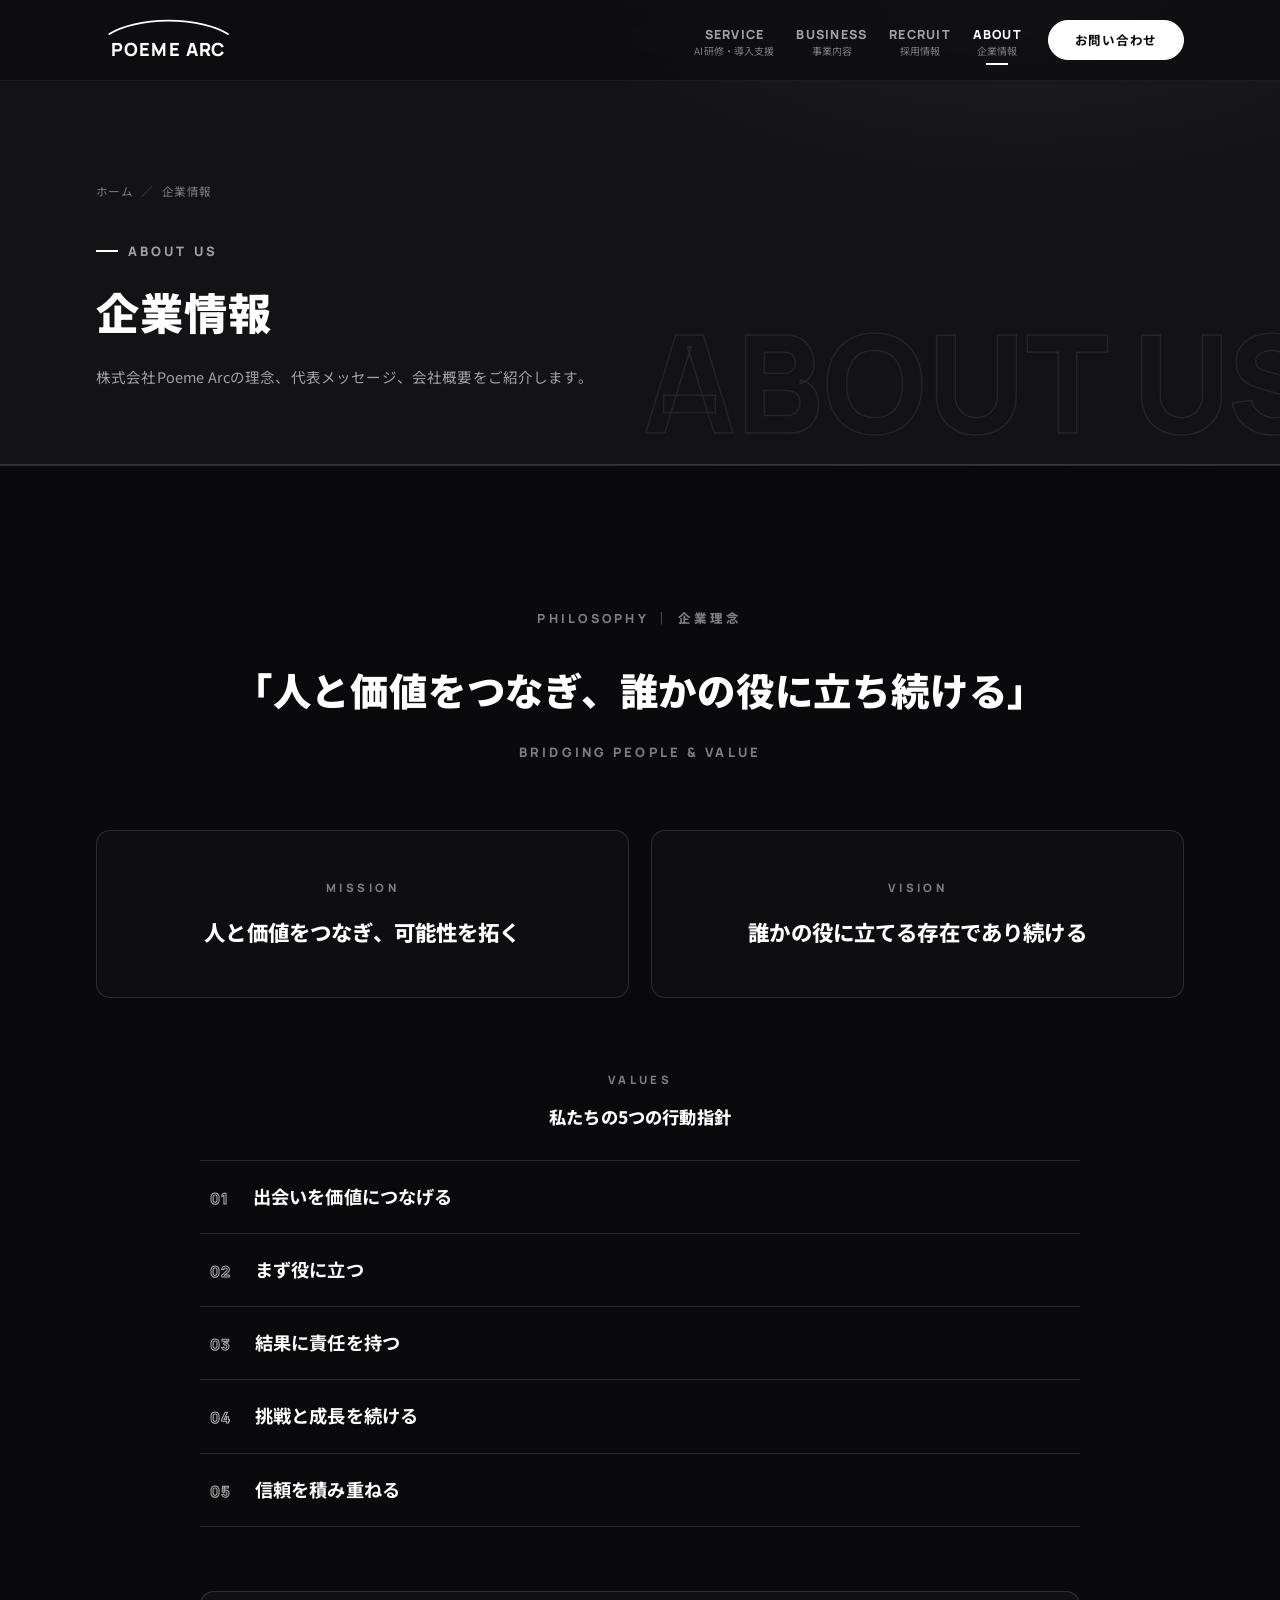
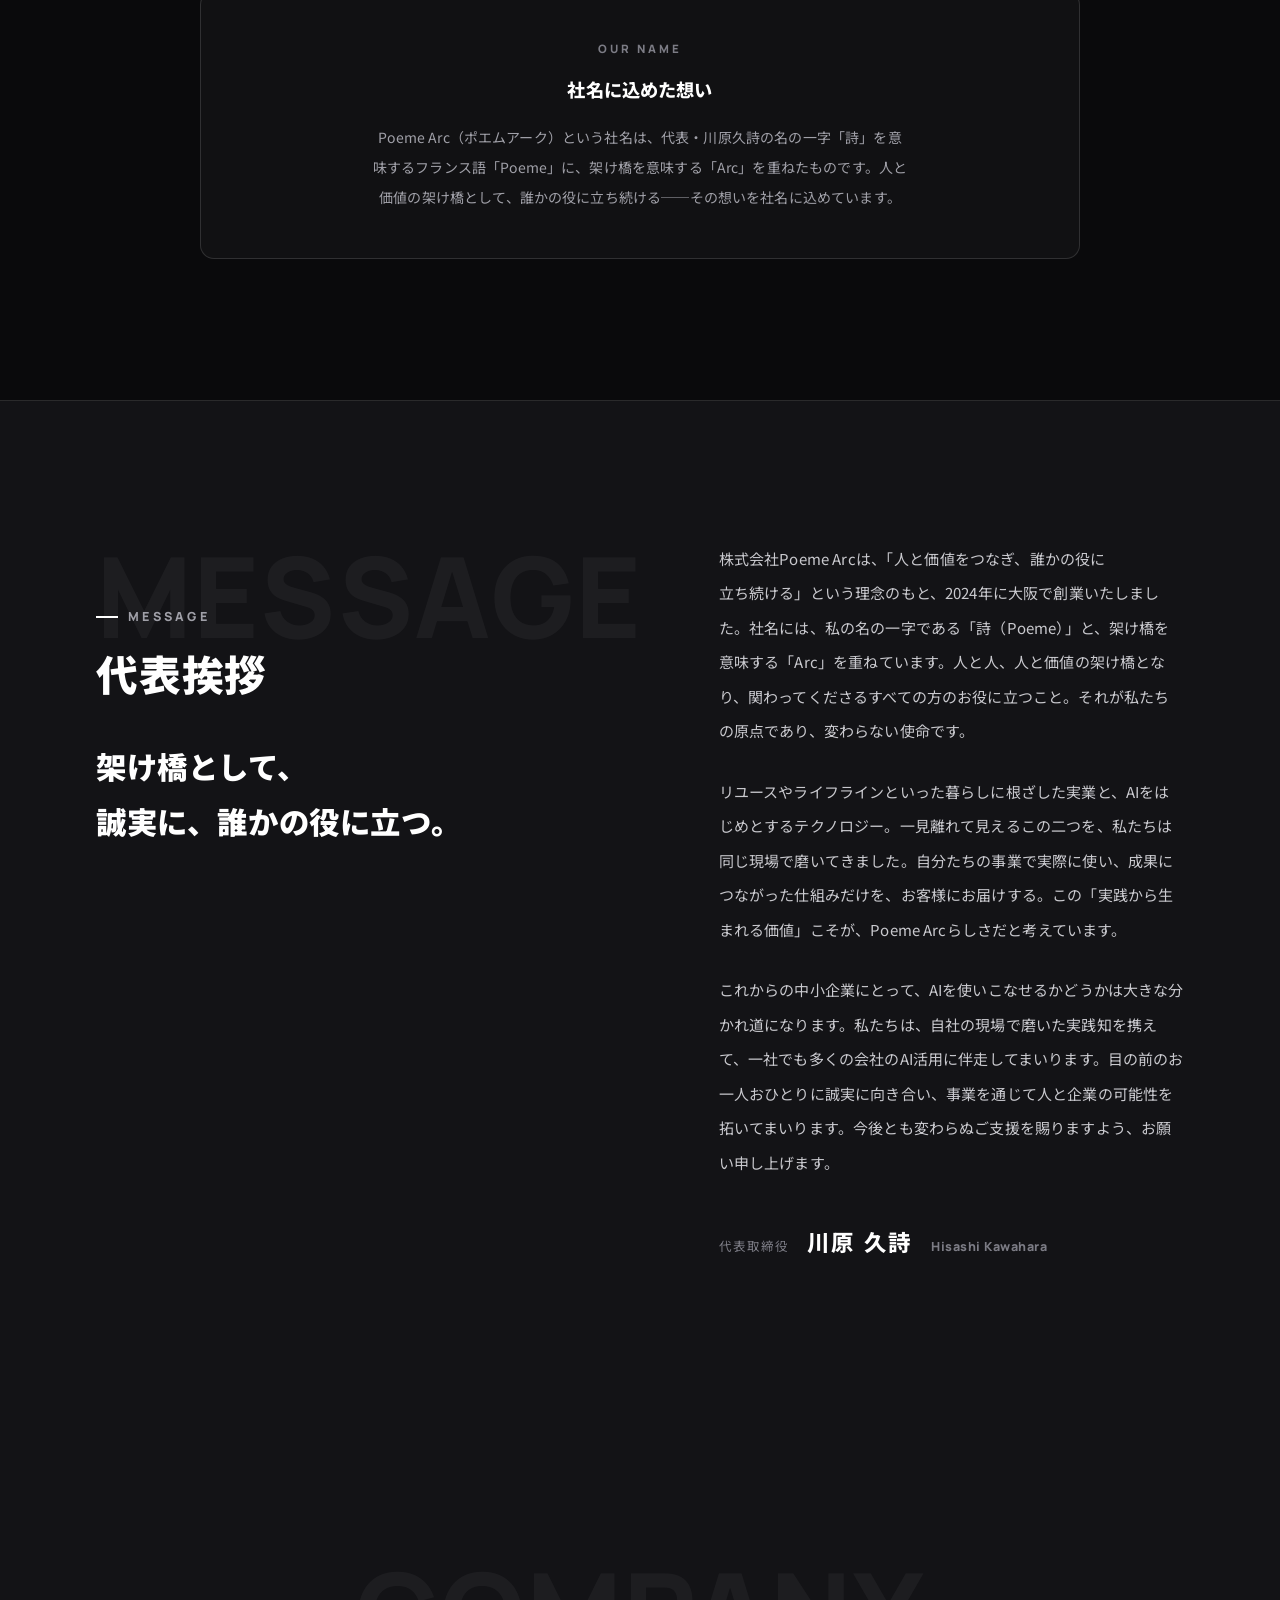
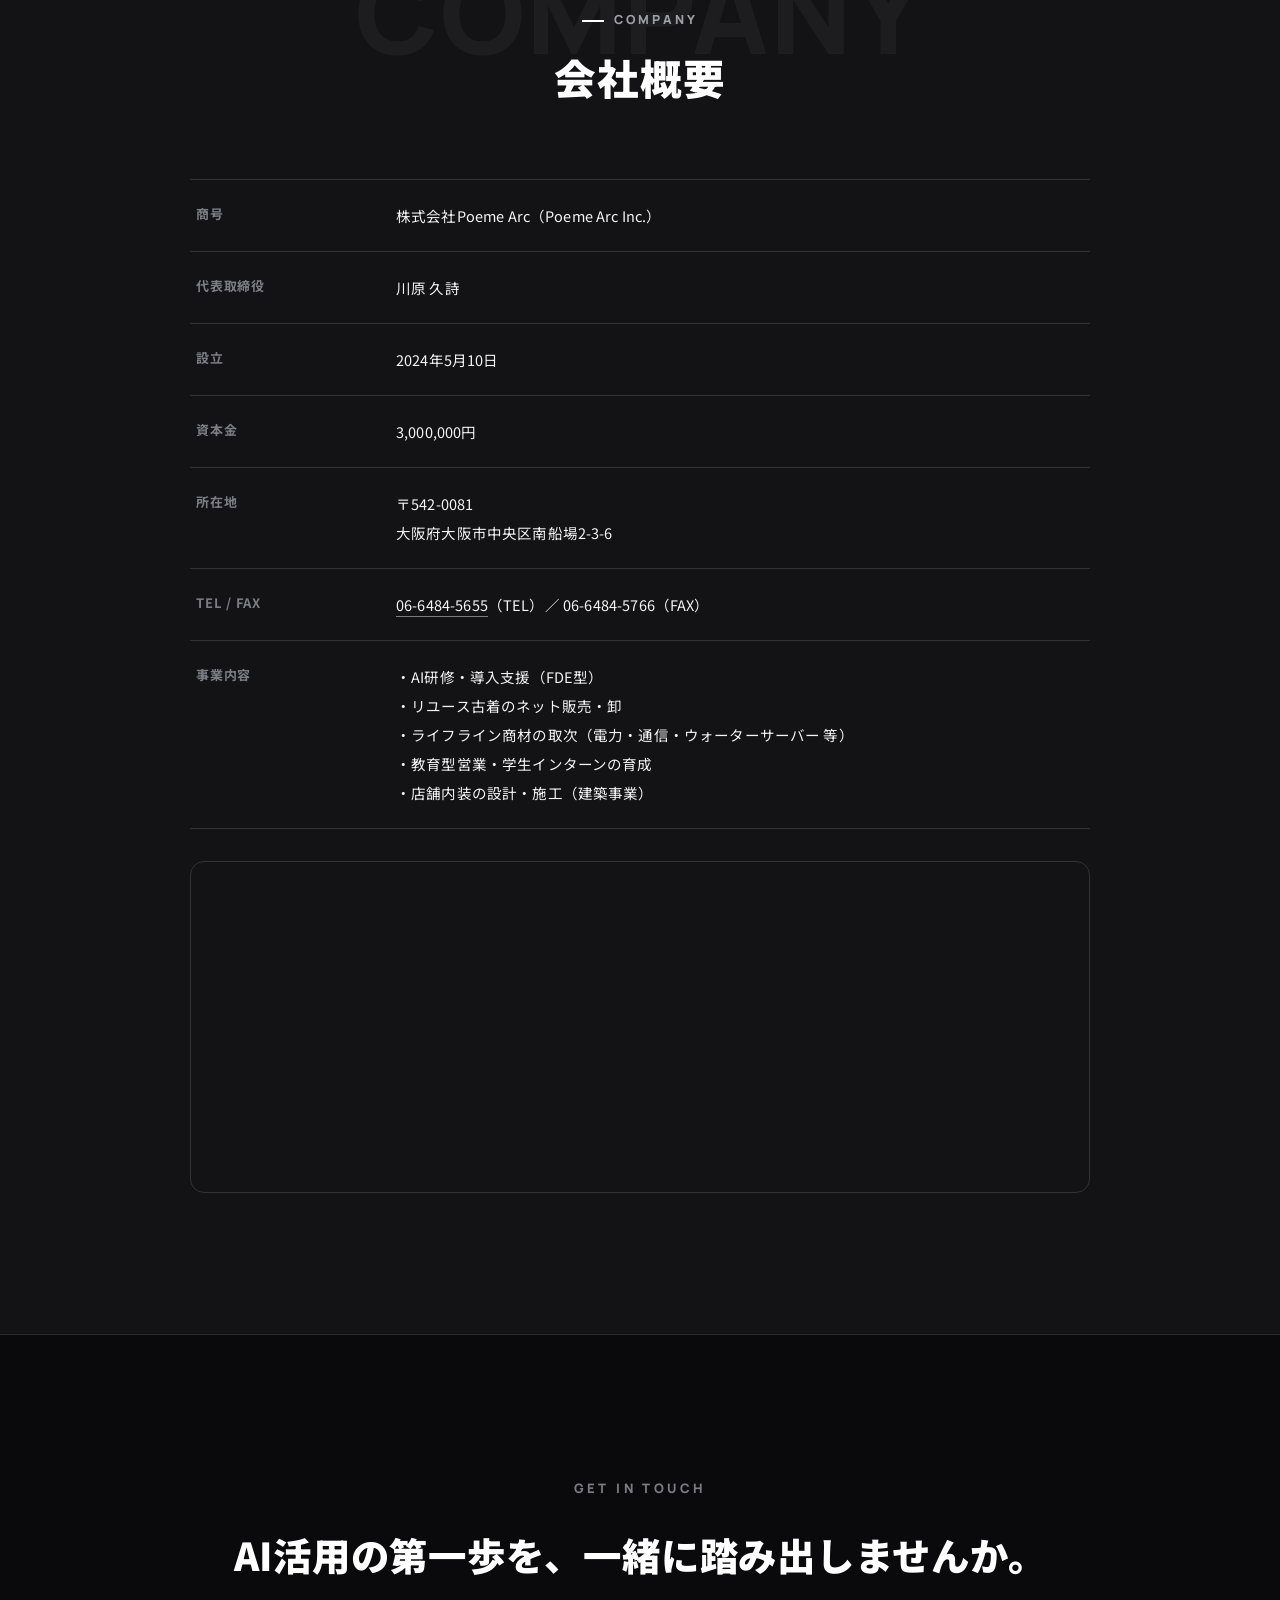
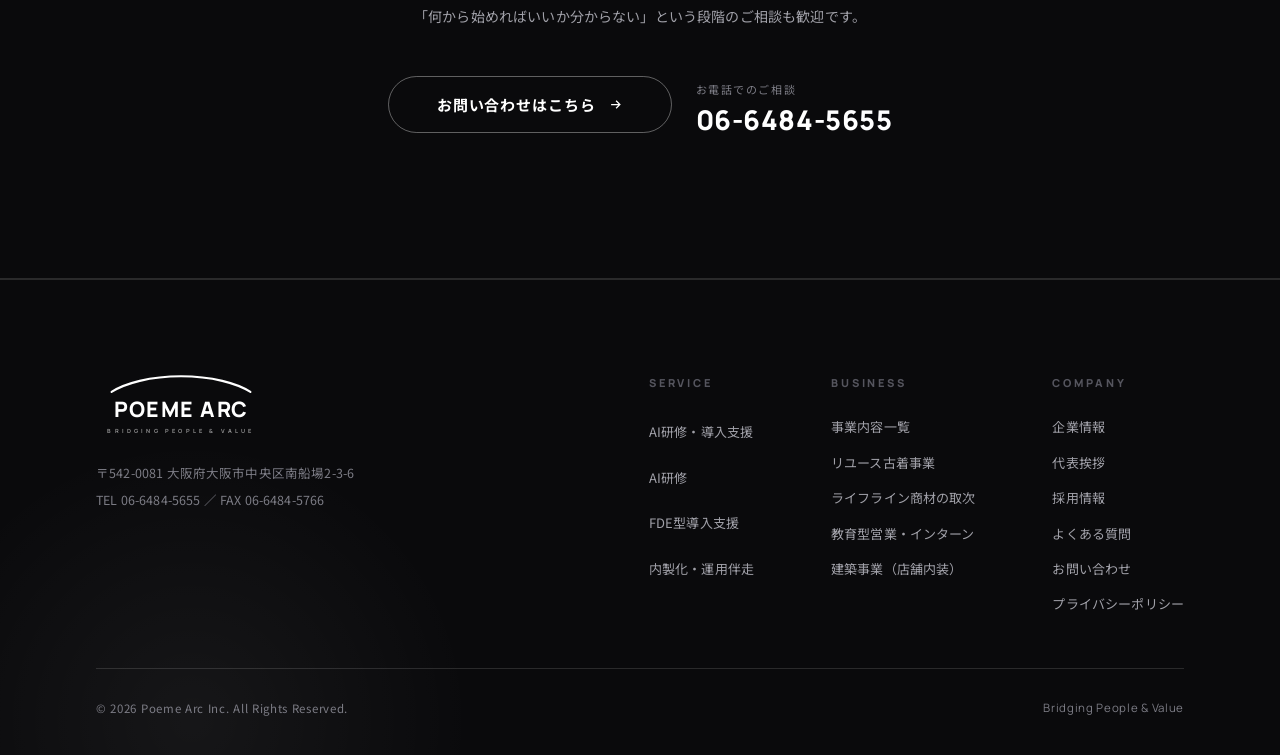
==== about.html @ 6680e86f "feat: Poeme Arcコーポレートサイト（ダークモノクロ・全12ページ） Co-Authored-By: Claude Fable 5 <noreply@anthropic.com>" ====
<!DOCTYPE html>
<html lang="ja">
<head>
  <meta charset="UTF-8" />
  <meta name="viewport" content="width=device-width, initial-scale=1.0" />
  <meta name="theme-color" content="#131316" />
  <link rel="icon" type="image/svg+xml" href="assets/favicon.svg" />

  <title>企業情報｜株式会社Poeme Arc</title>
  <meta name="description" content="株式会社Poeme Arcの企業理念・代表挨拶・会社概要。理念「人と価値をつなぎ、誰かの役に立ち続ける」のもと、AIを軸とした事業を展開しています。" />
  <meta name="robots" content="index, follow" />
  <!-- TODO: 公開先確定時に canonical / og:url / sitemap.xml / robots.txt のURLを一括変更 -->
  <link rel="canonical" href="https://poeme-arc.com/about.html" />

  <meta property="og:type" content="website" />
  <meta property="og:site_name" content="株式会社Poeme Arc" />
  <meta property="og:title" content="企業情報｜株式会社Poeme Arc" />
  <meta property="og:description" content="株式会社Poeme Arcの企業理念・代表挨拶・会社概要。理念「人と価値をつなぎ、誰かの役に立ち続ける」のもと、AIを軸とした事業を展開しています。" />
  <meta property="og:url" content="https://poeme-arc.com/about.html" />

  <link rel="preconnect" href="https://fonts.googleapis.com" />
  <link rel="preconnect" href="https://fonts.gstatic.com" crossorigin />
  <link href="https://fonts.googleapis.com/css2?family=Manrope:wght@500;700;800&family=Noto+Sans+JP:wght@400;500;700;900&display=swap" rel="stylesheet" />
  <link rel="stylesheet" href="css/style.css" />

  <script type="application/ld+json">
  {
    "@context": "https://schema.org",
    "@type": "Organization",
    "name": "株式会社Poeme Arc",
    "alternateName": "Poeme Arc Inc.",
    "url": "https://poeme-arc.com/",
    "slogan": "Bridging People & Value",
    "description": "AI研修・FDE型導入支援を主軸に、リユース古着・ライフライン・教育型営業・店舗内装建築の5つの事業領域を多角的に展開する大阪の成長企業。",
    "foundingDate": "2024-05-10",
    "founder": { "@type": "Person", "name": "川原久詩" },
    "telephone": "+81-6-6484-5655",
    "faxNumber": "+81-6-6484-5766",
    "address": {
      "@type": "PostalAddress",
      "postalCode": "542-0081",
      "addressRegion": "大阪府",
      "addressLocality": "大阪市中央区",
      "streetAddress": "南船場2-3-6"
    }
  }
  </script>
</head>

<body>
  <a href="#main" class="skip-link">本文へスキップ</a>

  <!-- ===== HEADER ===== -->
  <header class="header" id="header">
    <div class="container header__inner">
      <a href="index.html" class="brand" aria-label="Poeme Arc ホーム">
        <svg class="brand__logo" viewBox="0 0 240 76" aria-hidden="true"><path d="M22 28 a120 52 0 0 1 196 0" fill="none" stroke="currentColor" stroke-width="3" stroke-linecap="round"/><text x="120" y="64" text-anchor="middle" font-family="Manrope, sans-serif" font-size="30" font-weight="800" letter-spacing="2" fill="currentColor">POEME ARC</text></svg>
      </a>
      <nav class="nav" aria-label="グローバルナビゲーション">
        <ul class="nav__list">
          <li><a href="service.html" class="nav__link"><span class="en">SERVICE</span><span class="jp"><span class="nowrap">AI研修・導入支援</span></span></a></li>
          <li><a href="fields.html" class="nav__link"><span class="en">BUSINESS</span><span class="jp">事業内容</span></a></li>
          <li><a href="recruit.html" class="nav__link"><span class="en">RECRUIT</span><span class="jp">採用情報</span></a></li>
          <li><a href="about.html" class="nav__link is-active"><span class="en">ABOUT</span><span class="jp">企業情報</span></a></li>
        </ul>
        <a href="contact.html" class="btn nav__cta">お問い合わせ</a>
      </nav>
      <button class="nav-toggle" id="navToggle" aria-label="メニューを開く" aria-expanded="false"><span></span><span></span></button>
    </div>
  </header>

  <!-- ===== MOBILE MENU ===== -->
  <div class="mobile-menu" id="mobileMenu">
    <a href="index.html" class="m-link" data-menu-close><span class="en">01</span>ホーム</a>
    <a href="service.html" class="m-link" data-menu-close><span class="en">02</span><span class="nowrap">AI研修・導入支援</span></a>
    <a href="fields.html" class="m-link" data-menu-close><span class="en">03</span>事業内容</a>
    <a href="business-reuse.html" class="m-link" data-menu-close><span class="en">—</span>リユース古着事業</a>
    <a href="business-lifeline.html" class="m-link" data-menu-close><span class="en">—</span>ライフライン商材の取次</a>
    <a href="business-education.html" class="m-link" data-menu-close><span class="en">—</span>教育型営業・インターン</a>
    <a href="business-construction.html" class="m-link" data-menu-close><span class="en">—</span>建築事業（店舗内装）</a>
    <a href="recruit.html" class="m-link" data-menu-close><span class="en">04</span>採用情報</a>
    <a href="about.html" class="m-link" data-menu-close><span class="en">05</span>企業情報</a>
    <a href="faq.html" class="m-link" data-menu-close><span class="en">06</span>よくある質問</a>
    <a href="contact.html" class="m-link" data-menu-close><span class="en">07</span>お問い合わせ</a>
    <div class="m-foot">
      <a href="contact.html" class="btn btn--lg" data-menu-close>お問い合わせ</a>
    </div>
  </div>

  <main id="main">
    <span id="top"></span>

    <!-- ===== PAGE HERO ===== -->
    <section class="page-hero" aria-label="ページタイトル">
      <p class="page-hero__ghost" aria-hidden="true">About Us</p>
      <div class="container">
        <nav class="breadcrumb" aria-label="パンくずリスト"><a href="index.html">ホーム</a><span class="sep">／</span><span>企業情報</span></nav>
        <p class="page-hero__en">About Us</p>
        <h1 class="page-hero__title">企業情報</h1>
        <p class="page-hero__lead">株式会社<span class="nowrap">Poeme Arc</span>の理念、代表メッセージ、会社概要をご紹介します。</p>
      </div>
    </section>

    <!-- ===== PHILOSOPHY ===== -->
    <section class="section section--dark" id="philosophy" aria-label="企業理念">
      <div class="container">
        <div class="creed reveal">
          <p class="creed__label">Philosophy ｜ 企業理念</p>
          <p class="creed__jp">「人と価値をつなぎ、<br class="sp-only">誰かの役に<span class="nowrap">立ち続ける</span>」</p>
          <p class="creed__en">Bridging People &amp; Value</p>
        </div>
        <div class="mvv reveal" data-stagger>
          <div class="mvv__card">
            <p class="mvv__label">MISSION</p>
            <p class="mvv__text">人と価値をつなぎ、可能性を拓く</p>
          </div>
          <div class="mvv__card">
            <p class="mvv__label">VISION</p>
            <p class="mvv__text">誰かの役に立てる存在であり続ける</p>
          </div>
        </div>
        <div class="values reveal">
          <div class="values__head">
            <span class="en">VALUES</span>
            <span class="jp">私たちの<span class="nowrap">5つ</span>の行動指針</span>
          </div>
          <ul data-stagger>
            <li><span class="no">01</span><span class="txt">出会いを価値につなげる</span></li>
            <li><span class="no">02</span><span class="txt">まず役に立つ</span></li>
            <li><span class="no">03</span><span class="txt">結果に責任を持つ</span></li>
            <li><span class="no">04</span><span class="txt">挑戦と成長を続ける</span></li>
            <li><span class="no">05</span><span class="txt">信頼を積み重ねる</span></li>
          </ul>
        </div>
        <div class="origin reveal">
          <p class="origin__label">OUR NAME</p>
          <p class="origin__title">社名に込めた想い</p>
          <p class="origin__text">Poeme Arc（ポエムアーク）という社名は、代表・川原久詩の名の一字「詩」を意味するフランス語「Poeme」に、架け橋を意味する「Arc」を重ねたものです。人と価値の架け橋として、誰かの役に<span class="nowrap">立ち続ける</span>──その想いを社名に込めています。</p>
        </div>
      </div>
    </section>

    <!-- ===== MESSAGE ===== -->
    <section class="section" id="message" aria-label="代表挨拶">
      <div class="container">
        <div class="message">
          <div class="message__head reveal">
            <div class="sec-head">
              <span class="sec-ghost" aria-hidden="true">Message</span>
              <p class="sec-tag">Message</p>
              <h2 class="sec-title">代表挨拶</h2>
            </div>
            <p class="message__title">架け橋として、<br>誠実に、誰かの役に立つ。</p>
          </div>
          <div class="message__body reveal">
            <p>株式会社<span class="nowrap">Poeme Arc</span>は、「人と価値をつなぎ、誰かの役に<span class="nowrap">立ち続ける</span>」という理念のもと、<span class="nowrap">2024年</span>に大阪で創業いたしました。社名には、私の名の一字である「詩（Poeme）」と、架け橋を意味する「Arc」を重ねています。人と人、人と価値の架け橋となり、関わってくださるすべての方のお役に立つこと。それが私たちの原点であり、変わらない使命です。</p>
            <p>リユースやライフラインといった暮らしに根ざした実業と、AIをはじめとするテクノロジー。一見離れて見えるこの二つを、私たちは同じ現場で磨いてきました。自分たちの事業で実際に使い、成果につながった仕組みだけを、お客様にお届けする。この「実践から生まれる価値」こそが、<span class="nowrap">Poeme Arc</span>らしさだと考えています。</p>
            <p>これからの中小企業にとって、AIを使いこなせるかどうかは大きな分かれ道になります。私たちは、自社の現場で磨いた実践知を携えて、一社でも多くの会社の<span class="nowrap">AI活用</span>に伴走してまいります。目の前のお一人おひとりに誠実に向き合い、事業を通じて人と企業の可能性を拓いてまいります。今後とも変わらぬご支援を賜りますよう、お願い申し上げます。</p>
            <div class="sign">
              <span class="sign__role">代表取締役</span>
              <span class="sign__name">川原 久詩</span>
              <span class="sign__en">Hisashi Kawahara</span>
            </div>
          </div>
        </div>
      </div>
    </section>

    <!-- ===== COMPANY ===== -->
    <section class="section" id="company" aria-label="会社概要">
      <div class="container">
        <div class="sec-head sec-head--center reveal">
          <span class="sec-ghost" aria-hidden="true">Company</span>
          <p class="sec-tag">Company</p>
          <h2 class="sec-title">会社概要</h2>
        </div>
        <div class="company reveal">
          <div class="datatable">
            <dl><dt>商号</dt><dd>株式会社Poeme Arc（Poeme Arc Inc.）</dd></dl>
            <dl><dt>代表取締役</dt><dd>川原 久詩</dd></dl>
            <dl><dt>設立</dt><dd><span class="nowrap">2024年5月10日</span></dd></dl>
            <dl><dt>資本金</dt><dd>3,000,000円</dd></dl>
            <dl><dt>所在地</dt><dd>〒542-0081<br>大阪府大阪市中央区南船場2-3-6</dd></dl>
            <dl><dt>TEL / FAX</dt><dd><a href="tel:0664845655">06-6484-5655</a>（TEL）／ 06-6484-5766（FAX）</dd></dl>
            <dl><dt>事業内容</dt><dd>・<span class="nowrap">AI研修・導入支援</span>（<span class="nowrap">FDE型</span>）<br>・リユース古着のネット販売・卸<br>・ライフライン商材の取次（電力・通信・ウォーターサーバー 等）<br>・教育型営業・学生インターンの育成<br>・店舗内装の設計・施工（建築事業）</dd></dl>
          </div>
          <div class="map">
            <iframe src="https://www.google.com/maps?q=%E5%A4%A7%E9%98%AA%E5%BA%9C%E5%A4%A7%E9%98%AA%E5%B8%82%E4%B8%AD%E5%A4%AE%E5%8C%BA%E5%8D%97%E8%88%B9%E5%A0%B42-3-6&output=embed" title="株式会社Poeme Arc 所在地の地図" loading="lazy" referrerpolicy="no-referrer-when-downgrade"></iframe>
          </div>
        </div>
      </div>
    </section>

    <!-- ===== CTA BAND ===== -->
    <section class="section section--dark cta-band" aria-label="ご相談はこちら">
      <div class="container">
        <p class="cta-band__en reveal">Get in Touch</p>
        <h2 class="cta-band__title reveal"><span class="nowrap">AI活用</span>の第一歩を、<br class="sp-only">一緒に踏み出しませんか。</h2>
        <p class="cta-band__sub reveal">「何から始めればいいか分からない」という段階のご相談も歓迎です。</p>
        <div class="cta-band__actions reveal">
          <a href="contact.html" class="btn btn--light btn--lg">お問い合わせはこちら<svg width="15" height="15" viewBox="0 0 24 24" fill="none" stroke="currentColor" stroke-width="2"><path d="M5 12h14M13 6l6 6-6 6"/></svg></a>
          <p class="cta-band__tel">
            <span class="label">お電話でのご相談</span>
            <a href="tel:0664845655" class="num">06-6484-5655</a>
          </p>
        </div>
      </div>
    </section>
  </main>

  <!-- ===== FOOTER ===== -->
  <footer class="footer">
    <div class="container">
      <div class="footer__top">
        <div class="footer__brand">
          <a href="index.html" class="brand">
            <svg class="brand__logo brand__logo--full" viewBox="0 0 240 96" aria-hidden="true"><path d="M22 28 a120 52 0 0 1 196 0" fill="none" stroke="currentColor" stroke-width="3" stroke-linecap="round"/><text x="120" y="64" text-anchor="middle" font-family="Manrope, sans-serif" font-size="30" font-weight="800" letter-spacing="2" fill="currentColor">POEME ARC</text><text x="120" y="86" text-anchor="middle" font-family="Manrope, sans-serif" font-size="8" font-weight="700" letter-spacing="4.5" fill="currentColor" opacity=".55">BRIDGING PEOPLE &amp; VALUE</text></svg>
          </a>
          <p class="footer__info">〒542-0081 大阪府大阪市中央区南船場2-3-6<br>TEL 06-6484-5655 ／ FAX 06-6484-5766</p>
        </div>
        <div class="footer__cols">
          <div class="footer__col">
            <h4>Service</h4>
            <a href="service.html"><span class="nowrap">AI研修・導入支援</span></a>
            <a href="service.html#training"><span class="nowrap">AI研修</span></a>
            <a href="service.html#fde"><span class="nowrap">FDE型導入支援</span></a>
            <a href="service.html#internal"><span class="nowrap">内製化・運用伴走</span></a>
          </div>
          <div class="footer__col">
            <h4>Business</h4>
            <a href="fields.html">事業内容一覧</a>
            <a href="business-reuse.html">リユース古着事業</a>
            <a href="business-lifeline.html">ライフライン商材の取次</a>
            <a href="business-education.html">教育型営業・インターン</a>
            <a href="business-construction.html">建築事業（店舗内装）</a>
          </div>
          <div class="footer__col">
            <h4>Company</h4>
            <a href="about.html">企業情報</a>
            <a href="about.html#message">代表挨拶</a>
            <a href="recruit.html">採用情報</a>
            <a href="faq.html">よくある質問</a>
            <a href="contact.html">お問い合わせ</a>
            <a href="privacy.html">プライバシーポリシー</a>
          </div>
        </div>
      </div>
      <div class="footer__bottom">
        <small>&copy; 2026 Poeme Arc Inc. All Rights Reserved.</small>
        <small class="en">Bridging People &amp; Value</small>
      </div>
    </div>
  </footer>

  <button class="to-top" id="toTop" aria-label="ページ上部へ戻る"><svg width="18" height="18" viewBox="0 0 24 24" fill="none" stroke="currentColor" stroke-width="2"><path d="M12 19V5M5 12l7-7 7 7"/></svg></button>

  <script src="js/main.js" defer></script>
</body>
</html>
---- css/style.css ----
/* =========================================================
   Poeme Arc — Corporate Site (Monochrome Dark)
   黒×白のダークモノクロ。骨太タイポ×薄いヘアライン。
   ========================================================= */

/* ---------- Reset ---------- */
*,*::before,*::after { box-sizing: border-box; }
html { -webkit-text-size-adjust: 100%; scroll-behavior: smooth; }
body,h1,h2,h3,h4,h5,h6,p,figure,dl,dd,ul,ol { margin: 0; }
ul,ol { padding: 0; list-style: none; }
img,svg,iframe { display: block; max-width: 100%; }
a { color: inherit; text-decoration: none; }
button { font: inherit; color: inherit; background: none; border: none; cursor: pointer; }
input,textarea,select { font: inherit; color: inherit; }

/* ---------- Tokens ---------- */
:root {
  --bg: #131316;
  --bg-soft: #0e0e10;
  --bg-panel: #1a1a1e;
  --ink: #f4f4f5;
  --gray-700: #c9c9ce;
  --gray-600: #a0a0a8;
  --gray-500: #7c7c85;
  --gray-400: #55555e;
  --line: rgba(255,255,255,.13);
  --line-strong: rgba(255,255,255,.3);
  --ghost: rgba(255,255,255,.045);
  --dark: #0a0a0c;
  --white: #ffffff;

  --container: 1200px;
  --gutter: clamp(20px, 5vw, 56px);
  --section-y: clamp(88px, 11vw, 150px);
  --radius: 14px;
  --radius-sm: 8px;

  --font-jp: "Noto Sans JP","Hiragino Kaku Gothic ProN","Hiragino Sans","Yu Gothic",Meiryo,sans-serif;
  --font-en: "Manrope","Inter",var(--font-jp);
  --ease: cubic-bezier(0.22, 1, 0.36, 1);
}

/* ---------- Base ---------- */
body {
  font-family: var(--font-jp);
  color: var(--ink);
  background: var(--bg);
  line-height: 1.95;
  font-size: 15.5px;
  letter-spacing: 0.01em;
  -webkit-font-smoothing: antialiased;
  -moz-osx-font-smoothing: grayscale;
  overflow-x: hidden;
}
body.is-locked { overflow: hidden; }
::selection { background: #fff; color: #0a0a0c; }

.container { width: 100%; max-width: var(--container); margin-inline: auto; padding-inline: var(--gutter); }
.section { padding-block: var(--section-y); position: relative; }
.section--soft { background: var(--bg-soft); }
.section--dark { background: var(--dark); position: relative; overflow: hidden; }
.en { font-family: var(--font-en); }
.sp-only { display: none; }
.nowrap { white-space: nowrap; }

/* 中央寄せの短文は行バランスを取り、最終行のぶら下がりを防ぐ */
.origin__text, .cta-band__sub, .sec-head--center .sec-lead, .creed__jp,
.cta-band__title, .recruit-band__title, .intro h2 {
  text-wrap: balance;
}

/* 日本語見出しを文節単位で改行（対応ブラウザのみ・非対応は従来通り） */
.hero__title, .hero__sub, .page-hero__title, .page-hero__lead, .sec-title,
.intro h2, .biz__title, .biz__catch, .message__title, .cta-band__title,
.recruit-band__title, .creed__jp, .mvv__text, .card h3, .strength h3,
.field-card h3, .flow h3, .faq__q, .news-list .ttl {
  word-break: auto-phrase;
}
.blue { color: #fff; border-bottom: 2px solid rgba(255,255,255,.5); }

/* ---------- Section head ---------- */
.sec-head { position: relative; margin-bottom: clamp(48px, 6vw, 72px); }
.sec-head--center { text-align: center; }
.sec-ghost {
  display: block;
  font-family: var(--font-en);
  font-weight: 800;
  font-size: clamp(3.2rem, 9vw, 7rem);
  line-height: 1;
  letter-spacing: .01em;
  text-transform: uppercase;
  color: var(--ghost);
  user-select: none;
  margin-bottom: -0.52em;
}
.sec-tag {
  position: relative;
  display: inline-flex; align-items: center; gap: 10px;
  font-family: var(--font-en);
  font-size: 12.5px; font-weight: 800;
  letter-spacing: .26em; text-transform: uppercase;
  color: var(--gray-600);
}
.sec-tag::before { content: ""; width: 22px; height: 2px; background: #fff; }
.sec-title {
  position: relative;
  font-weight: 900;
  font-size: clamp(1.7rem, 3.6vw, 2.6rem);
  line-height: 1.45;
  letter-spacing: .02em;
  margin-top: 14px;
  color: #fff;
}
.sec-lead { position: relative; max-width: 720px; margin-top: 22px; color: var(--gray-600); font-size: 15px; line-height: 2.15; }
.sec-head--center .sec-lead { margin-inline: auto; }

/* ---------- Buttons ---------- */
.btn {
  display: inline-flex; align-items: center; justify-content: center; gap: 12px;
  padding: 17px 38px;
  background: #fff;
  color: #0a0a0c;
  border: 1.5px solid #fff;
  border-radius: 100px;
  font-size: 14px; font-weight: 700; letter-spacing: .06em; line-height: 1;
  transition: transform .4s var(--ease), background .35s var(--ease), color .35s var(--ease), border-color .35s var(--ease), box-shadow .4s var(--ease);
}
.btn svg { transition: transform .4s var(--ease); }
.btn:hover { transform: translateY(-2px); box-shadow: 0 14px 30px rgba(0,0,0,.5); }
.btn:hover svg { transform: translateX(4px); }
.btn--ghost, .btn--light, .btn--outline-light { background: transparent; color: #fff; border-color: rgba(255,255,255,.35); }
.btn--ghost:hover, .btn--light:hover, .btn--outline-light:hover { border-color: #fff; background: rgba(255,255,255,.06); box-shadow: none; }
.btn--lg { padding: 20px 48px; font-size: 15px; }

/* ---------- Header ---------- */
.header {
  position: fixed; inset: 0 0 auto 0; z-index: 100;
  background: rgba(10,10,12,.62);
  backdrop-filter: saturate(150%) blur(14px);
  -webkit-backdrop-filter: saturate(150%) blur(14px);
  border-bottom: 1px solid rgba(255,255,255,.06);
  transition: background .4s var(--ease), border-color .4s var(--ease);
}
.header.is-scrolled { background: rgba(10,10,12,.9); border-bottom-color: var(--line); }
.header__inner { display: flex; align-items: center; justify-content: space-between; height: 80px; }

.brand { display: inline-flex; align-items: center; gap: 11px; }
.brand__logo { display: block; height: 46px; width: auto; color: #fff; }
.footer .brand__logo--full { height: 68px; }
.brand__mark { flex: none; width: 36px; height: 36px; display: grid; place-items: center; border-radius: 10px; background: #fff; color: #0a0a0c; }
.brand__mark svg { width: 21px; height: 21px; }
.brand__text { font-family: var(--font-en); font-weight: 800; font-size: 21px; letter-spacing: .01em; line-height: 1.1; color: #fff; }
.brand__text small { display: block; font-family: var(--font-en); font-size: 8.5px; font-weight: 700; letter-spacing: .24em; color: var(--gray-500); text-transform: uppercase; margin-top: 3px; }

.nav { display: flex; align-items: center; gap: clamp(14px, 2vw, 28px); }
.nav__list { display: flex; align-items: center; gap: clamp(12px, 1.7vw, 24px); }
.nav__link { display: block; text-align: center; line-height: 1.25; padding: 4px 0; position: relative; }
.nav__link .en { font-family: var(--font-en); font-size: 12.5px; font-weight: 800; letter-spacing: .1em; color: var(--gray-600); transition: color .3s var(--ease); }
.nav__link .jp { display: block; font-size: 10px; color: var(--gray-500); margin-top: 2px; }
.nav__link::after { content: ""; position: absolute; left: 50%; transform: translateX(-50%); bottom: -4px; width: 0; height: 2px; background: #fff; transition: width .35s var(--ease); }
.nav__link:hover::after, .nav__link.is-active::after { width: 22px; }
.nav__link:hover .en, .nav__link.is-active .en { color: #fff; }
.nav__cta { padding: 13px 26px; font-size: 12.5px; }

.nav-toggle { display: none; width: 44px; height: 44px; position: relative; z-index: 120; }
.nav-toggle span { position: absolute; left: 10px; right: 10px; height: 2px; background: #fff; transition: transform .45s var(--ease); }
.nav-toggle span:nth-child(1) { top: 17px; }
.nav-toggle span:nth-child(2) { bottom: 17px; }
body.menu-open .nav-toggle span:nth-child(1) { transform: translateY(4.5px) rotate(45deg); }
body.menu-open .nav-toggle span:nth-child(2) { transform: translateY(-4.5px) rotate(-45deg); }

.mobile-menu {
  position: fixed; inset: 0; z-index: 110; background: #0a0a0c;
  padding: 108px var(--gutter) 40px;
  display: flex; flex-direction: column;
  opacity: 0; visibility: hidden; transform: translateY(-8px);
  transition: opacity .45s var(--ease), transform .45s var(--ease), visibility .45s var(--ease);
  overflow-y: auto;
}
body.menu-open .mobile-menu { opacity: 1; visibility: visible; transform: none; }
.mobile-menu a.m-link { display: flex; align-items: baseline; gap: 16px; padding: 15px 0; border-bottom: 1px solid var(--line); font-size: 16.5px; font-weight: 700; color: #fff; }
.mobile-menu a.m-link .en { font-family: var(--font-en); font-size: 11.5px; font-weight: 800; color: var(--gray-500); letter-spacing: .1em; }
.mobile-menu .m-foot { margin-top: auto; display: grid; gap: 12px; padding-top: 28px; }

/* ---------- Hero ---------- */
.hero {
  position: relative;
  padding-top: clamp(150px, 17vw, 210px);
  padding-bottom: clamp(90px, 11vw, 140px);
  overflow: hidden;
  background:
    radial-gradient(ellipse 70% 55% at 78% 12%, rgba(255,255,255,.05) 0%, rgba(255,255,255,0) 60%),
    var(--bg);
}
.hero__deco {
  position: absolute; right: clamp(-80px, -4vw, -20px); top: 110px;
  font-family: var(--font-en); font-weight: 800;
  font-size: clamp(6rem, 16vw, 13rem); line-height: .95;
  color: transparent;
  -webkit-text-stroke: 1.5px rgba(255,255,255,.08);
  text-transform: uppercase;
  pointer-events: none; user-select: none;
}
.hero__side {
  position: absolute; left: 10px; top: 50%; transform: translateY(-50%);
  writing-mode: vertical-rl;
  font-family: var(--font-en); font-size: 10.5px; font-weight: 700;
  letter-spacing: .5em; text-transform: uppercase; color: var(--gray-500);
  pointer-events: none;
}
.hero__inner { position: relative; z-index: 1; }
.hero__eyebrow {
  display: inline-flex; align-items: center; gap: 12px;
  font-family: var(--font-en); font-size: 13px; font-weight: 800;
  letter-spacing: .22em; text-transform: uppercase; color: var(--gray-600);
}
.hero__eyebrow::before { content: ""; width: 34px; height: 2px; background: #fff; }
.hero__title {
  font-weight: 900;
  line-height: 1.32;
  letter-spacing: .015em;
  font-size: clamp(2.2rem, 5.8vw, 4.2rem);
  margin-top: 26px;
  color: #fff;
}
.hero__title .stroke {
  color: transparent;
  -webkit-text-stroke: 2px #fff;
}
.hero__sub {
  max-width: 680px; margin-top: 30px;
  color: var(--gray-600);
  font-size: clamp(14px, 1.5vw, 15.5px); line-height: 2.2; letter-spacing: .02em;
}
.hero__actions { display: flex; flex-wrap: wrap; gap: 16px; margin-top: 42px; }

/* 回転スクロールバッジ */
.scroll-badge {
  position: absolute; right: clamp(24px, 5vw, 64px); bottom: 34px;
  width: 92px; height: 92px; z-index: 2;
  display: grid; place-items: center;
  pointer-events: none;
}
.scroll-badge svg { position: absolute; inset: 0; animation: spin 16s linear infinite; }
.scroll-badge svg text { font-family: var(--font-en); font-size: 10.5px; font-weight: 700; letter-spacing: .28em; fill: var(--gray-500); text-transform: uppercase; }
.scroll-badge .dot { font-size: 15px; color: #fff; }
@keyframes spin { to { transform: rotate(360deg); } }

/* ---------- Marquee ---------- */
.marquee { overflow: hidden; background: var(--dark); border-top: 1px solid var(--line); border-bottom: 1px solid var(--line); padding: 19px 0; }
.marquee__track { display: flex; width: max-content; animation: marquee 30s linear infinite; }
.marquee__seq { display: flex; align-items: center; flex: none; }
.marquee__seq span {
  display: inline-flex; align-items: center;
  font-family: var(--font-en); font-weight: 800;
  font-size: clamp(1rem, 1.9vw, 1.3rem); letter-spacing: .16em; text-transform: uppercase;
  color: #fff; white-space: nowrap;
  padding-right: 56px;
}
.marquee__seq span::after { content: ""; width: 8px; height: 8px; border-radius: 50%; border: 1.5px solid #fff; margin-left: 56px; }
@keyframes marquee { to { transform: translateX(-50%); } }

/* ---------- Stats ---------- */
.stats-band { background: var(--dark); border-bottom: 1px solid var(--line); color: #fff; padding-block: clamp(56px, 7vw, 88px); position: relative; overflow: hidden; }
.stats-band::before {
  content: ""; position: absolute; inset: 0; opacity: .5;
  background-image:
    linear-gradient(rgba(255,255,255,.04) 1px, transparent 1px),
    linear-gradient(90deg, rgba(255,255,255,.04) 1px, transparent 1px);
  background-size: 52px 52px;
  pointer-events: none;
}
.stats { position: relative; display: grid; grid-template-columns: repeat(4, 1fr); gap: 28px; }
.stat { text-align: center; padding: 8px 12px; }
.stat + .stat { border-left: 1px solid var(--line); }
.stat__label { display: block; font-size: 12.5px; font-weight: 600; letter-spacing: .1em; color: var(--gray-600); }
.stat__value { display: block; margin-top: 8px; font-family: var(--font-en); font-weight: 800; font-size: clamp(2.6rem, 5vw, 4rem); line-height: 1.1; letter-spacing: .01em; color: #fff; }
.stat__value small { font-size: .42em; font-weight: 800; margin-left: 4px; letter-spacing: .06em; }
.stat__note { display: block; margin-top: 4px; font-size: 11px; color: var(--gray-500); letter-spacing: .04em; }

/* ---------- News ---------- */
.news-list { max-width: 1000px; margin-inline: auto; }
.news-list li { border-bottom: 1px solid var(--line); }
.news-list li:first-child { border-top: 1px solid var(--line); }
.news-list a, .news-list .row { display: grid; grid-template-columns: 110px 130px 1fr auto; gap: clamp(14px, 2.4vw, 32px); align-items: center; padding: 24px 8px; transition: background .3s var(--ease); }
.news-list a:hover { background: rgba(255,255,255,.04); }
.news-list .date { font-family: var(--font-en); font-size: 14px; font-weight: 700; color: var(--gray-500); letter-spacing: .04em; }
.news-list .tag { display: inline-grid; place-items: center; font-family: var(--font-en); font-size: 10.5px; font-weight: 800; letter-spacing: .12em; text-transform: uppercase; color: #fff; border: 1px solid rgba(255,255,255,.4); border-radius: 100px; padding: 5px 0; text-align: center; }
.news-list .ttl { font-size: 15px; font-weight: 600; line-height: 1.8; color: var(--ink); }
.news-list .arw { color: var(--gray-500); }
.news-list a:hover .arw { color: #fff; }

/* ---------- Feature ---------- */
.feature { display: grid; grid-template-columns: 1.05fr 1fr; gap: clamp(40px, 6vw, 90px); align-items: center; }
.feature__panel {
  position: relative;
  aspect-ratio: 5 / 4;
  border-radius: 18px;
  overflow: hidden;
  background: linear-gradient(135deg, #0a0a0c 0%, #232327 100%);
  border: 1px solid var(--line);
  color: #fff;
}
.feature__panel::before {
  content: ""; position: absolute; inset: 0; opacity: .5;
  background-image:
    linear-gradient(rgba(255,255,255,.05) 1px, transparent 1px),
    linear-gradient(90deg, rgba(255,255,255,.05) 1px, transparent 1px);
  background-size: 46px 46px;
}
.feature__panel::after {
  content: ""; position: absolute; right: -25%; bottom: -30%;
  width: 85%; aspect-ratio: 1; border-radius: 50%;
  background: radial-gradient(circle, rgba(255,255,255,.12) 0%, rgba(255,255,255,0) 60%);
}
.feature__panel .big {
  position: absolute; left: 28px; bottom: 18px;
  font-family: var(--font-en); font-weight: 800;
  font-size: clamp(2.4rem, 4.5vw, 3.8rem); line-height: 1; letter-spacing: .01em;
}
.feature__panel .icon { position: absolute; inset: 0; display: grid; place-items: center; }
.feature__panel .icon svg { width: clamp(60px, 8vw, 88px); height: auto; color: rgba(255,255,255,.9); }
.feature__body h3 { font-size: clamp(1.5rem, 2.8vw, 2rem); font-weight: 900; line-height: 1.5; letter-spacing: .02em; color: #fff; }
.feature__body > p { margin-top: 18px; color: var(--gray-600); font-size: 15px; line-height: 2.15; }
.feature__menu { margin-top: 26px; }
.feature__menu li { display: flex; gap: 16px; align-items: baseline; padding: 15px 4px; border-bottom: 1px solid var(--line); }
.feature__menu .no { flex: none; font-family: var(--font-en); font-weight: 800; font-size: 14px; color: var(--gray-500); letter-spacing: .06em; }
.feature__menu .t { font-weight: 700; font-size: 15px; color: #fff; }
.feature__menu .d { display: block; font-weight: 400; font-size: 13px; color: var(--gray-600); margin-top: 2px; }

/* ---------- Cards ---------- */
.cards { display: grid; grid-template-columns: repeat(3, 1fr); gap: 22px; }
.cards--4 { grid-template-columns: repeat(4, 1fr); }
.card {
  position: relative;
  display: flex; flex-direction: column;
  padding: clamp(28px, 3vw, 40px);
  background: var(--bg-panel); border: 1px solid var(--line); border-radius: var(--radius);
  overflow: hidden;
  transition: transform .45s var(--ease), border-color .45s var(--ease), background .45s var(--ease);
}
.card:hover { transform: translateY(-6px); border-color: rgba(255,255,255,.5); }
.card__no { font-family: var(--font-en); font-size: 14px; font-weight: 800; letter-spacing: .1em; color: var(--gray-500); }
.card__icon { margin: 18px 0 2px; width: 52px; height: 52px; display: grid; place-items: center; border-radius: 12px; background: #fff; color: #0a0a0c; }
.card__icon svg { width: 25px; height: 25px; }
.card h3 { font-size: 1.18rem; font-weight: 800; margin-top: 18px; line-height: 1.6; letter-spacing: .015em; color: #fff; }
.card h3 span { display: inline-block; }
.card p { color: var(--gray-600); font-size: 13.5px; line-height: 2; margin-top: 12px; }
.card .card__link { margin-top: auto; padding-top: 20px; font-family: var(--font-en); font-size: 12.5px; font-weight: 800; letter-spacing: .08em; color: #fff; display: inline-flex; align-items: center; gap: 8px; }

/* ---------- Business rows ---------- */
.biz-list { display: grid; }
.biz {
  display: grid;
  grid-template-columns: 1fr 1.05fr;
  gap: clamp(40px, 6vw, 90px);
  align-items: center;
  padding-block: clamp(48px, 6.5vw, 84px);
  border-top: 1px solid var(--line);
}
.biz:first-child { border-top: none; padding-top: 0; }
.biz--rev .biz__visual { order: 2; }
.biz--rev .biz__body { order: 1; }

.biz__visual {
  position: relative;
  aspect-ratio: 4 / 3;
  border-radius: 16px;
  overflow: hidden;
  background: linear-gradient(135deg, #0d0d0f 0%, #26262b 100%);
  border: 1px solid var(--line);
}
.biz__visual--v2 { background: linear-gradient(135deg, #111114 0%, #2f2f35 100%); }
.biz__visual--v3 { background: linear-gradient(135deg, #0a0a0c 0%, #38383f 100%); }
.biz__visual--v4 { background: linear-gradient(135deg, #141417 0%, #414149 100%); }
.biz__visual::before {
  content: ""; position: absolute; inset: 0; opacity: .5;
  background-image:
    linear-gradient(rgba(255,255,255,.05) 1px, transparent 1px),
    linear-gradient(90deg, rgba(255,255,255,.05) 1px, transparent 1px);
  background-size: 44px 44px;
}
.biz__visual::after {
  content: ""; position: absolute; right: -22%; bottom: -32%;
  width: 80%; aspect-ratio: 1; border-radius: 50%;
  background: radial-gradient(circle, rgba(255,255,255,.1) 0%, rgba(255,255,255,0) 60%);
}
.biz__visual .num {
  position: absolute; right: 26px; top: 10px;
  font-family: var(--font-en);
  font-size: clamp(5.5rem, 9vw, 8rem);
  font-weight: 800; line-height: 1;
  color: rgba(255,255,255,.08);
}
.biz__visual .icon { position: absolute; inset: 0; display: grid; place-items: center; }
.biz__visual .icon svg { width: clamp(54px, 7vw, 74px); height: auto; color: rgba(255,255,255,.9); }
.biz__visual .tag {
  position: absolute; left: 26px; bottom: 20px;
  font-family: var(--font-en); font-size: 11px; font-weight: 800;
  letter-spacing: .26em; color: var(--gray-500); text-transform: uppercase;
}

.biz__no { font-family: var(--font-en); font-size: 14px; font-weight: 800; color: var(--gray-500); letter-spacing: .12em; }
.biz__no::after { content: ""; display: inline-block; width: 44px; height: 2px; background: rgba(255,255,255,.4); margin-left: 14px; vertical-align: middle; }
.biz__title { font-size: clamp(1.45rem, 2.6vw, 1.9rem); font-weight: 900; letter-spacing: .02em; line-height: 1.55; margin-top: 16px; color: #fff; }
.biz__catch { font-size: clamp(1rem, 1.6vw, 1.14rem); font-weight: 800; color: #fff; letter-spacing: .02em; margin-top: 16px; border-left: 3px solid #fff; padding-left: 14px; }
.biz__text { color: var(--gray-600); font-size: 14.5px; line-height: 2.15; margin-top: 14px; }
.biz__points { margin-top: 24px; }
.biz__points li {
  display: flex; align-items: baseline; gap: 13px;
  padding: 12px 4px;
  border-bottom: 1px solid var(--line);
  font-size: 14px; font-weight: 600; color: var(--ink);
}
.biz__points li::before { content: ""; flex: none; width: 7px; height: 7px; border: 1.5px solid #fff; transform: rotate(45deg) translateY(-1px); }

/* ---------- Strength ---------- */
.strengths { display: grid; grid-template-columns: repeat(3, 1fr); gap: 22px; }
.strength {
  padding: clamp(30px, 3.2vw, 44px);
  background: var(--bg-panel); border: 1px solid var(--line); border-radius: var(--radius);
  transition: border-color .4s var(--ease);
}
.strength:hover { border-color: rgba(255,255,255,.4); }
.strength__no { font-family: var(--font-en); font-size: clamp(2.2rem, 3.6vw, 3rem); font-weight: 800; line-height: 1; color: transparent; -webkit-text-stroke: 1.5px rgba(255,255,255,.6); }
.strength h3 { font-size: 1.15rem; font-weight: 800; line-height: 1.7; letter-spacing: .015em; margin-top: 18px; color: #fff; }
.strength h3::after { content: ""; display: block; width: 38px; height: 2px; background: #fff; margin-top: 16px; }
.strength p { margin-top: 16px; color: var(--gray-600); font-size: 14px; line-height: 2.1; }

/* ---------- Field cards ---------- */
.fields { display: grid; grid-template-columns: repeat(2, 1fr); gap: 22px; }
.field-card {
  position: relative;
  display: flex; flex-direction: column;
  min-height: 250px;
  padding: clamp(28px, 3vw, 38px);
  border-radius: var(--radius);
  overflow: hidden;
  color: #fff;
  background: var(--bg-panel);
  border: 1px solid var(--line);
  transition: transform .45s var(--ease), border-color .45s var(--ease);
}
.field-card::after {
  content: ""; position: absolute; right: -28%; top: -28%;
  width: 80%; aspect-ratio: 1; border-radius: 50%;
  background: radial-gradient(circle, rgba(255,255,255,.07) 0%, rgba(255,255,255,0) 60%);
  pointer-events: none;
}
.field-card:hover { transform: translateY(-6px); border-color: rgba(255,255,255,.5); }
.field-card__en { font-family: var(--font-en); font-size: 11px; font-weight: 800; letter-spacing: .22em; text-transform: uppercase; color: var(--gray-500); }
.field-card h3 { font-size: 1.24rem; font-weight: 800; line-height: 1.6; margin-top: 14px; color: #fff; }
.field-card p { margin-top: 12px; font-size: 13px; line-height: 2; color: var(--gray-600); }
.field-card .card__link { margin-top: auto; padding-top: 20px; font-family: var(--font-en); font-size: 12.5px; font-weight: 800; letter-spacing: .08em; color: #fff; display: inline-flex; align-items: center; gap: 8px; }

/* ---------- Recruit band（白反転） ---------- */
.recruit-band {
  position: relative;
  background: #fff;
  color: #0a0a0c;
  border-radius: 20px;
  padding: clamp(48px, 6vw, 84px) clamp(28px, 5vw, 80px);
  overflow: hidden;
  display: grid; grid-template-columns: 1.3fr auto; gap: 32px; align-items: center;
}
.recruit-band::before {
  content: ""; position: absolute; inset: 0; opacity: .5;
  background-image:
    linear-gradient(rgba(0,0,0,.04) 1px, transparent 1px),
    linear-gradient(90deg, rgba(0,0,0,.04) 1px, transparent 1px);
  background-size: 48px 48px;
}
.recruit-band__en { position: relative; font-family: var(--font-en); font-size: 12.5px; font-weight: 800; letter-spacing: .26em; text-transform: uppercase; color: #6b6b72; }
.recruit-band__title { position: relative; font-weight: 900; font-size: clamp(1.5rem, 3vw, 2.3rem); line-height: 1.6; margin-top: 14px; color: #0a0a0c; }
.recruit-band__text { position: relative; margin-top: 12px; font-size: 14px; color: #4c4c53; line-height: 2.05; }
.recruit-band__action { position: relative; }
.recruit-band .btn--light { background: #0a0a0c; color: #fff; border-color: #0a0a0c; }
.recruit-band .btn--light:hover { background: #26262b; border-color: #26262b; }

/* ---------- Page hero ---------- */
.page-hero {
  position: relative;
  padding-top: clamp(140px, 16vw, 180px);
  padding-bottom: clamp(44px, 6vw, 72px);
  background:
    radial-gradient(ellipse 60% 70% at 80% 0%, rgba(255,255,255,.05) 0%, rgba(255,255,255,0) 60%),
    var(--bg);
  overflow: hidden;
  border-bottom: 1px solid var(--line);
}
.page-hero__ghost {
  position: absolute; right: clamp(-60px, -3vw, -14px); bottom: 8px;
  font-family: var(--font-en); font-weight: 800;
  font-size: clamp(4rem, 11vw, 8.5rem); line-height: 1;
  color: transparent; -webkit-text-stroke: 1.5px rgba(255,255,255,.08);
  text-transform: uppercase;
  pointer-events: none; user-select: none;
}
.page-hero .container { position: relative; z-index: 1; }
.page-hero__en { font-family: var(--font-en); font-size: 13px; font-weight: 800; letter-spacing: .24em; text-transform: uppercase; color: var(--gray-600); display: inline-flex; align-items: center; gap: 10px; }
.page-hero__en::before { content: ""; width: 22px; height: 2px; background: #fff; }
.page-hero__title { font-weight: 900; font-size: clamp(1.8rem, 4vw, 2.7rem); letter-spacing: .02em; line-height: 1.45; margin-top: 16px; color: #fff; }
.page-hero__lead { max-width: 760px; margin-top: 18px; color: var(--gray-600); font-size: 14.5px; line-height: 2.15; }

.breadcrumb { display: flex; flex-wrap: wrap; gap: 8px; font-size: 11.5px; color: var(--gray-500); letter-spacing: .04em; margin-bottom: clamp(18px, 3vw, 28px); }
.breadcrumb a:hover { color: #fff; }
.breadcrumb .sep { color: var(--gray-400); }

/* ---------- Intro ---------- */
.intro { text-align: center; max-width: 800px; margin-inline: auto; }
.intro h2 { font-weight: 900; font-size: clamp(1.5rem, 3vw, 2.1rem); line-height: 1.6; letter-spacing: .02em; color: #fff; }
.intro p { margin-top: 26px; color: var(--gray-700); line-height: 2.25; font-size: 15px; text-align: left; }

/* ---------- Quote ---------- */
.quote {
  max-width: 860px; margin-inline: auto; text-align: center;
  font-weight: 900; font-size: clamp(1.3rem, 2.8vw, 2rem); line-height: 1.8; letter-spacing: .04em; color: #fff;
}
.quote::before, .quote::after { content: ""; display: block; width: 44px; height: 2px; background: #fff; margin: 26px auto; }

/* ---------- Flow ---------- */
.flow { max-width: 840px; margin-inline: auto; }
.flow li { position: relative; display: grid; grid-template-columns: 64px 1fr; gap: clamp(18px, 3vw, 34px); padding: 26px 0; }
.flow li::before { content: ""; position: absolute; left: 27px; top: 0; bottom: 0; width: 1px; background: var(--line); }
.flow li:first-child::before { top: 30px; }
.flow li:last-child::before { bottom: auto; height: 30px; }
.flow .no {
  position: relative; z-index: 1;
  width: 54px; height: 54px; display: grid; place-items: center;
  border-radius: 50%; background: var(--bg); color: #fff;
  border: 1.5px solid #fff;
  font-family: var(--font-en); font-size: 1.05rem; font-weight: 800;
}
.flow h3 { font-size: 1.08rem; font-weight: 800; letter-spacing: .015em; line-height: 1.6; padding-top: 12px; color: #fff; }
.flow p { margin-top: 8px; font-size: 14px; color: var(--gray-600); line-height: 2.05; }

/* ---------- Target ---------- */
.target { max-width: 820px; margin-inline: auto; display: grid; gap: 13px; }
.target li {
  display: flex; gap: 14px; align-items: flex-start;
  padding: 18px 22px;
  background: var(--bg-panel); border: 1px solid var(--line); border-radius: var(--radius-sm);
  font-size: 14.5px; font-weight: 600; line-height: 1.9; color: var(--ink);
}
.target li svg { flex: none; width: 22px; height: 22px; margin-top: 3px; color: #0a0a0c; background: #fff; border-radius: 50%; padding: 4px; }

/* ---------- Next nav ---------- */
.next-nav { display: grid; grid-template-columns: 1fr 1fr; gap: 20px; max-width: 920px; margin-inline: auto; }
.next-nav a {
  display: block; padding: clamp(24px, 3vw, 34px);
  border: 1px solid var(--line); border-radius: var(--radius); background: var(--bg-panel);
  transition: border-color .4s var(--ease), transform .4s var(--ease);
}
.next-nav a:hover { transform: translateY(-3px); border-color: rgba(255,255,255,.5); }
.next-nav .dir { font-family: var(--font-en); font-size: 11px; font-weight: 800; letter-spacing: .22em; color: var(--gray-500); text-transform: uppercase; }
.next-nav .ttl { display: block; margin-top: 10px; font-size: 1.08rem; font-weight: 800; letter-spacing: .015em; color: #fff; }

/* ---------- FAQ ---------- */
.faq { max-width: 880px; margin-inline: auto; }
.faq__item { background: var(--bg-panel); border: 1px solid var(--line); border-radius: var(--radius-sm); margin-bottom: 14px; overflow: hidden; transition: border-color .3s var(--ease); }
.faq__item.is-open, .faq__item:hover { border-color: rgba(255,255,255,.35); }
.faq__q { width: 100%; display: flex; align-items: center; gap: 16px; padding: 21px 24px; text-align: left; font-size: clamp(.96rem, 1.3vw, 1.04rem); font-weight: 700; line-height: 1.65; color: var(--ink); }
.faq__q .qm { font-family: var(--font-en); font-weight: 800; font-size: 1.05rem; flex: none; color: #fff; }
.faq__toggle { margin-left: auto; flex: none; width: 26px; height: 26px; position: relative; border: 1px solid rgba(255,255,255,.35); border-radius: 50%; }
.faq__toggle::before, .faq__toggle::after { content: ""; position: absolute; top: 50%; left: 50%; width: 10px; height: 1.5px; background: #fff; transform: translate(-50%,-50%); transition: transform .4s var(--ease); }
.faq__toggle::after { transform: translate(-50%,-50%) rotate(90deg); }
.faq__item.is-open .faq__toggle::after { transform: translate(-50%,-50%) rotate(0); }
.faq__a { overflow: hidden; height: 0; transition: height .45s var(--ease); }
.faq__a-inner { padding: 0 60px 22px 60px; color: var(--gray-600); font-size: 14px; line-height: 2.05; }

.faq-cat { max-width: 880px; margin-inline: auto; }
.faq-cat + .faq-cat { margin-top: clamp(40px, 5vw, 58px); }
.faq-cat h3 { font-size: 1.12rem; font-weight: 800; letter-spacing: .015em; margin-bottom: 16px; display: flex; align-items: center; gap: 12px; color: #fff; }
.faq-cat h3 .en { font-family: var(--font-en); font-size: 11.5px; font-weight: 800; letter-spacing: .18em; text-transform: uppercase; color: var(--gray-500); }
.faq-cat h3::before { content: ""; width: 20px; height: 2px; background: #fff; }

/* ---------- Philosophy（dark） ---------- */
.section--dark { border-top: 1px solid var(--line); border-bottom: 1px solid var(--line); }
.creed { text-align: center; max-width: 880px; margin-inline: auto; position: relative; z-index: 1; }
.creed__label { font-family: var(--font-en); font-size: 12.5px; font-weight: 800; letter-spacing: .26em; text-transform: uppercase; color: var(--gray-500); }
.creed__jp { font-weight: 900; font-size: clamp(1.55rem, 3.2vw, 2.4rem); line-height: 1.7; letter-spacing: .02em; margin-top: 26px; color: #fff; }
.creed__en { font-family: var(--font-en); margin-top: 18px; font-size: 13px; font-weight: 800; letter-spacing: .24em; text-transform: uppercase; color: var(--gray-500); }

.mvv { display: grid; grid-template-columns: 1fr 1fr; gap: 22px; margin-top: clamp(44px, 5.5vw, 64px); position: relative; z-index: 1; }
.mvv__card {
  padding: clamp(30px, 3.6vw, 48px);
  border: 1px solid var(--line);
  border-radius: var(--radius);
  text-align: center;
  background: rgba(255,255,255,.02);
}
.mvv__label { font-family: var(--font-en); font-size: 11.5px; font-weight: 800; letter-spacing: .3em; color: var(--gray-500); }
.mvv__text { margin-top: 14px; font-size: clamp(1.08rem, 1.8vw, 1.34rem); font-weight: 800; line-height: 1.75; color: #fff; }

.values { max-width: 880px; margin: clamp(44px, 5.5vw, 64px) auto 0; position: relative; z-index: 1; }
.values__head { text-align: center; margin-bottom: 26px; }
.values__head .en { font-family: var(--font-en); font-size: 11.5px; font-weight: 800; letter-spacing: .3em; color: var(--gray-500); text-transform: uppercase; }
.values__head .jp { display: block; margin-top: 8px; font-size: 1.08rem; font-weight: 800; color: #fff; }
.values li { display: flex; align-items: baseline; gap: 24px; padding: 20px 10px; border-top: 1px solid var(--line); }
.values li:last-child { border-bottom: 1px solid var(--line); }
.values .no { flex: none; font-family: var(--font-en); font-size: 15px; font-weight: 800; letter-spacing: .06em; color: transparent; -webkit-text-stroke: 1px rgba(255,255,255,.7); }
.values .txt { font-size: clamp(1rem, 1.5vw, 1.14rem); font-weight: 700; line-height: 1.75; color: #fff; }

.origin {
  max-width: 880px;
  margin: clamp(44px, 5.5vw, 64px) auto 0;
  padding: clamp(28px, 3.6vw, 48px);
  background: rgba(255,255,255,.03);
  border: 1px solid var(--line);
  border-radius: var(--radius);
  text-align: center;
  position: relative; z-index: 1;
}
.origin__label { font-family: var(--font-en); font-size: 11.5px; font-weight: 800; letter-spacing: .26em; color: var(--gray-500); text-transform: uppercase; }
.origin__title { margin-top: 12px; font-size: 1.14rem; font-weight: 800; color: #fff; }
.origin__text { margin-top: 14px; font-size: 14px; color: var(--gray-600); line-height: 2.15; }

/* ---------- Message ---------- */
.message { display: grid; grid-template-columns: 0.85fr 1.35fr; gap: clamp(44px, 6vw, 88px); align-items: start; }
.message__head .sec-head { margin-bottom: 0; }
.message__title { font-weight: 900; font-size: clamp(1.45rem, 2.6vw, 1.9rem); line-height: 1.8; letter-spacing: .02em; margin-top: clamp(24px, 3vw, 36px); color: #fff; }
.message__body p { color: var(--gray-700); font-size: 15px; line-height: 2.3; }
.message__body p + p { margin-top: 26px; }
.sign { margin-top: 40px; display: flex; align-items: baseline; gap: 18px; }
.sign__role { font-size: 12.5px; color: var(--gray-500); letter-spacing: .08em; }
.sign__name { font-size: 1.4rem; font-weight: 800; letter-spacing: .12em; color: #fff; }
.sign__en { font-family: var(--font-en); font-size: 12.5px; font-weight: 800; color: var(--gray-500); letter-spacing: .04em; }

/* ---------- History ---------- */
.history { max-width: 800px; margin-inline: auto; }
.history li { display: grid; grid-template-columns: 175px 1fr; gap: clamp(20px, 4vw, 44px); align-items: baseline; padding: 26px 6px; border-bottom: 1px solid var(--line); }
.history li:first-child { border-top: 1px solid var(--line); }
.history .year { font-family: var(--font-en); font-size: 1.55rem; font-weight: 800; letter-spacing: .015em; line-height: 1.2; color: #fff; }
.history .year small { display: block; font-family: var(--font-en); font-size: 10px; font-weight: 800; letter-spacing: .22em; color: var(--gray-500); text-transform: uppercase; margin-top: 4px; }
.history .desc { font-size: 14.5px; line-height: 2.05; color: var(--gray-700); }

/* ---------- Company ---------- */
.company { max-width: 900px; margin-inline: auto; }
.datatable dl { display: grid; grid-template-columns: 180px 1fr; gap: 20px; padding: 21px 6px; border-top: 1px solid var(--line); }
.datatable dl:last-child { border-bottom: 1px solid var(--line); }
.datatable dt { font-size: 13px; color: var(--gray-500); font-weight: 700; letter-spacing: .06em; }
.datatable dd { font-size: 14.5px; line-height: 2; color: var(--ink); }
.datatable dd a { border-bottom: 1px solid var(--gray-500); padding-bottom: 1px; }
.map { margin-top: 32px; border-radius: var(--radius); overflow: hidden; border: 1px solid var(--line); }
.map iframe { width: 100%; height: 330px; border: 0; filter: grayscale(1) invert(.92) contrast(.9); }

/* ---------- CTA band ---------- */
.cta-band { text-align: center; }
.cta-band__en { font-family: var(--font-en); font-size: 13px; font-weight: 800; letter-spacing: .26em; text-transform: uppercase; color: var(--gray-500); position: relative; z-index: 1; }
.cta-band__title { font-weight: 900; font-size: clamp(1.5rem, 3.2vw, 2.4rem); line-height: 1.65; letter-spacing: .02em; margin-top: 22px; position: relative; z-index: 1; color: #fff; }
.cta-band__sub { margin-top: 16px; color: var(--gray-600); font-size: 14px; line-height: 2.1; position: relative; z-index: 1; }
.cta-band__actions { display: flex; justify-content: center; align-items: center; flex-wrap: wrap; gap: 24px; margin-top: 40px; position: relative; z-index: 1; }
.cta-band__tel { text-align: left; }
.cta-band__tel .label { font-size: 11px; letter-spacing: .14em; color: var(--gray-500); }
.cta-band__tel .num { display: block; font-family: var(--font-en); font-size: 1.7rem; font-weight: 800; letter-spacing: .02em; color: #fff; line-height: 1.3; }
.cta-band__tel .num:hover { color: var(--gray-600); }

/* ---------- Contact ---------- */
.contact-grid { display: grid; grid-template-columns: 0.85fr 1.15fr; gap: clamp(36px, 5vw, 72px); align-items: start; }
.contact-info__lead { color: var(--gray-600); font-size: 14.5px; line-height: 2.2; }
.tel-card {
  margin-top: 28px;
  padding: clamp(26px, 3vw, 36px);
  background: var(--bg-panel); border: 1px solid var(--line); border-radius: var(--radius);
}
.tel-card__label { display: flex; align-items: center; gap: 10px; font-size: 12.5px; font-weight: 700; color: var(--gray-600); letter-spacing: .04em; }
.tel-card__label svg { width: 17px; height: 17px; color: #fff; }
.tel-card__number { display: inline-block; margin-top: 12px; font-family: var(--font-en); font-size: clamp(1.6rem, 2.7vw, 2rem); font-weight: 800; letter-spacing: .02em; color: #fff; }
.tel-card__number:hover { color: var(--gray-600); }
.tel-card__note { margin-top: 8px; font-size: 12.5px; color: var(--gray-500); }

.form { display: grid; gap: 22px; }
.form__row { display: grid; grid-template-columns: 1fr 1fr; gap: 22px; }
.field { display: flex; flex-direction: column; gap: 9px; }
.field label { font-size: 12.5px; font-weight: 700; color: var(--gray-600); display: flex; align-items: center; gap: 10px; letter-spacing: .03em; }
.req { font-size: 9.5px; color: #0a0a0c; background: #fff; padding: 3px 9px; border-radius: 4px; letter-spacing: .08em; font-weight: 700; }
.field input, .field select, .field textarea { width: 100%; padding: 14px 16px; background: var(--bg-panel); border: 1px solid var(--line); border-radius: var(--radius-sm); font-size: 15px; color: var(--ink); transition: border-color .3s var(--ease), box-shadow .3s var(--ease); }
.field input::placeholder, .field textarea::placeholder { color: var(--gray-400); }
.field input:focus, .field select:focus, .field textarea:focus { outline: none; border-color: rgba(255,255,255,.6); box-shadow: 0 0 0 3px rgba(255,255,255,.08); }
.field select { color-scheme: dark; }
.field textarea { resize: vertical; min-height: 150px; }
.consent { display: flex; align-items: flex-start; gap: 12px; font-size: 13px; color: var(--gray-600); line-height: 1.8; }
.consent input { margin-top: 5px; width: 16px; height: 16px; flex: none; accent-color: #fff; }
.consent a { text-decoration: underline; text-underline-offset: 3px; color: var(--ink); }
.form__submit { display: flex; justify-content: flex-start; align-items: center; gap: 22px; flex-wrap: wrap; margin-top: 4px; }
.form__note { font-size: 12.5px; color: var(--gray-500); }
.form__status { display: none; margin-top: 4px; font-size: 14px; padding: 16px 18px; border-radius: var(--radius-sm); background: var(--bg-panel); border: 1px solid var(--line); text-align: center; color: var(--ink); }
.form__status.is-show { display: block; }

/* ---------- Prose ---------- */
.prose { max-width: 820px; margin-inline: auto; }
.prose h3 { font-size: 1.1rem; font-weight: 800; margin-top: 44px; padding-bottom: 12px; border-bottom: 1px solid var(--line); letter-spacing: .015em; color: #fff; }
.prose h3:first-child { margin-top: 0; }
.prose p { margin-top: 16px; font-size: 14px; color: var(--gray-700); line-height: 2.15; }
.prose ul { margin-top: 14px; display: grid; gap: 8px; }
.prose ul li { position: relative; padding-left: 22px; font-size: 14px; color: var(--gray-700); line-height: 2; }
.prose ul li::before { content: ""; position: absolute; left: 4px; top: 12px; width: 6px; height: 6px; border: 1.5px solid #fff; transform: rotate(45deg); }
.prose .updated { margin-top: 36px; font-size: 12.5px; color: var(--gray-500); text-align: right; }

/* ---------- Misc ---------- */
.sec-more { display: flex; justify-content: center; margin-top: clamp(36px, 5vw, 52px); }

/* ---------- Footer ---------- */
.footer { background: var(--dark); color: #fff; padding-block: clamp(64px, 8vw, 92px) 36px; position: relative; overflow: hidden; border-top: 1px solid var(--line); }
.footer::before {
  content: ""; position: absolute; left: -10%; bottom: -60%;
  width: min(640px, 70vw); aspect-ratio: 1; border-radius: 50%;
  background: radial-gradient(circle, rgba(255,255,255,.05) 0%, rgba(255,255,255,0) 62%);
  pointer-events: none;
}
.footer .brand__text { color: #fff; }
.footer__top { display: flex; justify-content: space-between; gap: 48px; flex-wrap: wrap; padding-bottom: 46px; border-bottom: 1px solid var(--line); position: relative; z-index: 1; }
.footer__tagline { margin-top: 20px; font-family: var(--font-en); font-size: 12px; font-weight: 800; letter-spacing: .2em; text-transform: uppercase; color: var(--gray-500); }
.footer__info { margin-top: 12px; font-size: 12.5px; color: var(--gray-500); line-height: 2.1; }
.footer__cols { display: flex; gap: clamp(36px, 6vw, 88px); flex-wrap: wrap; }
.footer__col h4 { font-family: var(--font-en); font-size: 11px; font-weight: 800; letter-spacing: .26em; color: var(--gray-400); text-transform: uppercase; margin-bottom: 16px; }
.footer__col a, .footer__col span { display: block; font-size: 13px; color: var(--gray-600); padding: 5px 0; transition: color .3s var(--ease); }
.footer__col a:hover { color: #fff; }
.footer__bottom { padding-top: 28px; display: flex; justify-content: space-between; flex-wrap: wrap; gap: 12px; position: relative; z-index: 1; }
.footer__bottom small { font-size: 11.5px; color: var(--gray-500); letter-spacing: .06em; }

/* ---------- To top ---------- */
.to-top { position: fixed; right: 22px; bottom: 22px; z-index: 80; width: 50px; height: 50px; border-radius: 50%; background: #fff; color: #0a0a0c; display: grid; place-items: center; opacity: 0; visibility: hidden; transform: translateY(10px); transition: opacity .4s var(--ease), transform .4s var(--ease), visibility .4s var(--ease); box-shadow: 0 14px 32px rgba(0,0,0,.5); }
.to-top.is-show { opacity: 1; visibility: visible; transform: none; }

/* ---------- Reveal（ぼかし付き） ---------- */
.reveal { opacity: 0; transform: translateY(34px); filter: blur(10px); transition: opacity .95s var(--ease), transform .95s var(--ease), filter .95s var(--ease); }
.reveal.is-visible { opacity: 1; transform: none; filter: none; }
[data-stagger] > * { opacity: 0; transform: translateY(28px); filter: blur(8px); transition: opacity .85s var(--ease), transform .85s var(--ease), filter .85s var(--ease); }
[data-stagger].is-visible > * { opacity: 1; transform: none; filter: none; }

.skip-link { position: absolute; left: -9999px; }
.skip-link:focus { position: fixed; left: 16px; top: 16px; z-index: 300; background: #fff; color: #0a0a0c; padding: 12px 18px; border-radius: var(--radius-sm); font-size: 14px; }

/* ---------- Responsive ---------- */
@media (max-width: 1020px) {
  .cards, .cards--4, .strengths { grid-template-columns: repeat(2, 1fr); }
  .stats { grid-template-columns: repeat(2, 1fr); gap: 36px 0; }
  .stat:nth-child(3) { border-left: none; }
  .feature { grid-template-columns: 1fr; gap: 34px; }
  .recruit-band { grid-template-columns: 1fr; }
}
@media (max-width: 900px) {
  .nav__list, .nav__cta { display: none; }
  .nav-toggle { display: block; }
  .message { grid-template-columns: 1fr; gap: 36px; }
  .biz, .biz--rev { grid-template-columns: 1fr; gap: 30px; }
  .biz--rev .biz__visual { order: 0; }
  .biz--rev .biz__body { order: 1; }
  .contact-grid { grid-template-columns: 1fr; }
  .news-list a, .news-list .row { grid-template-columns: 92px 1fr auto; }
  .news-list .tag { display: none; }
  .fields { grid-template-columns: 1fr; }
  .hero__side { display: none; }
}
@media (max-width: 640px) {
  .sp-only { display: inline; }
  .cards, .cards--4, .strengths { grid-template-columns: 1fr; }
  .stats { grid-template-columns: 1fr 1fr; }
  .stat + .stat { border-left: none; }
  .mvv { grid-template-columns: 1fr; }
  .form__row { grid-template-columns: 1fr; }
  .datatable dl { grid-template-columns: 1fr; gap: 6px; }
  .history li { grid-template-columns: 1fr; gap: 8px; }
  .footer__top { flex-direction: column; }
  .biz__visual { aspect-ratio: 16 / 10; }
  .cta-band__actions { flex-direction: column; }
  .cta-band__tel { text-align: center; }
  .next-nav { grid-template-columns: 1fr; }
  .flow li { grid-template-columns: 54px 1fr; }
  .faq__a-inner { padding: 0 24px 22px 24px; }
  .news-list a, .news-list .row { grid-template-columns: 1fr auto; }
  .news-list .date { grid-row: 1; }
  .hero__deco, .page-hero__ghost, .scroll-badge { display: none; }
}
/* =========================================================
   Motion（動きの強化）
   ========================================================= */

/* ヒーロー登場シーケンス */
@keyframes riseIn {
  from { opacity: 0; transform: translateY(36px); filter: blur(10px); }
  to { opacity: 1; transform: none; filter: none; }
}
.hero__eyebrow, .hero__title, .hero__sub, .hero__actions { animation: riseIn .95s var(--ease) both; }
.hero__eyebrow { animation-delay: .05s; }
.hero__title { animation-delay: .2s; }
.hero__sub { animation-delay: .38s; }
.hero__actions { animation-delay: .55s; }

/* 背景の巨大文字がゆっくり漂う */
@keyframes driftX {
  from { transform: translateX(0); }
  to { transform: translateX(-46px); }
}
.hero__deco { animation: driftX 16s ease-in-out infinite alternate; }

/* グローの脈動 */
@keyframes glowPulse {
  from { opacity: .5; transform: scale(1); }
  to { opacity: 1; transform: scale(1.18); }
}
.biz__visual::after, .feature__panel::after, .field-card::after { animation: glowPulse 7s ease-in-out infinite alternate; }
.section--dark::before, .footer::before { animation: glowPulse 10s ease-in-out infinite alternate; }

/* グリッド背景が流れる */
@keyframes gridPan52 { to { background-position: 52px 52px; } }
@keyframes gridPan48 { to { background-position: 48px 48px; } }
@keyframes gridPan46 { to { background-position: 46px 46px; } }
@keyframes gridPan44 { to { background-position: 44px 44px; } }
.stats-band::before { animation: gridPan52 16s linear infinite; }
.recruit-band::before { animation: gridPan48 16s linear infinite; }
.feature__panel::before { animation: gridPan46 18s linear infinite; }
.biz__visual::before { animation: gridPan44 18s linear infinite; }

/* マーキー2段目（逆方向・袋文字） */
.marquee__track--rev { animation-direction: reverse; animation-duration: 38s; margin-top: 12px; }
.marquee__track--rev .marquee__seq span { color: transparent; -webkit-text-stroke: 1px rgba(255,255,255,.45); }
.marquee__track--rev .marquee__seq span::after { border-color: rgba(255,255,255,.45); }

/* スクロールバッジの矢印が上下に弾む */
@keyframes bob {
  0%, 100% { transform: translateY(-2px); }
  50% { transform: translateY(4px); }
}
.scroll-badge .dot { animation: bob 1.7s ease-in-out infinite; }

/* ニュース行のホバースライド */
.news-list a { transition: background .3s var(--ease), padding-left .35s var(--ease); }
.news-list a:hover { padding-left: 20px; }

@media (prefers-reduced-motion: reduce) {
  *,*::before,*::after { animation-duration: .001ms !important; transition-duration: .001ms !important; scroll-behavior: auto !important; }
  .reveal, [data-stagger] > * { opacity: 1 !important; transform: none !important; filter: none !important; }
  .hero__eyebrow, .hero__title, .hero__sub, .hero__actions { opacity: 1 !important; }
  .marquee__track { animation: none; }
  .scroll-badge svg, .scroll-badge .dot { animation: none; }
}
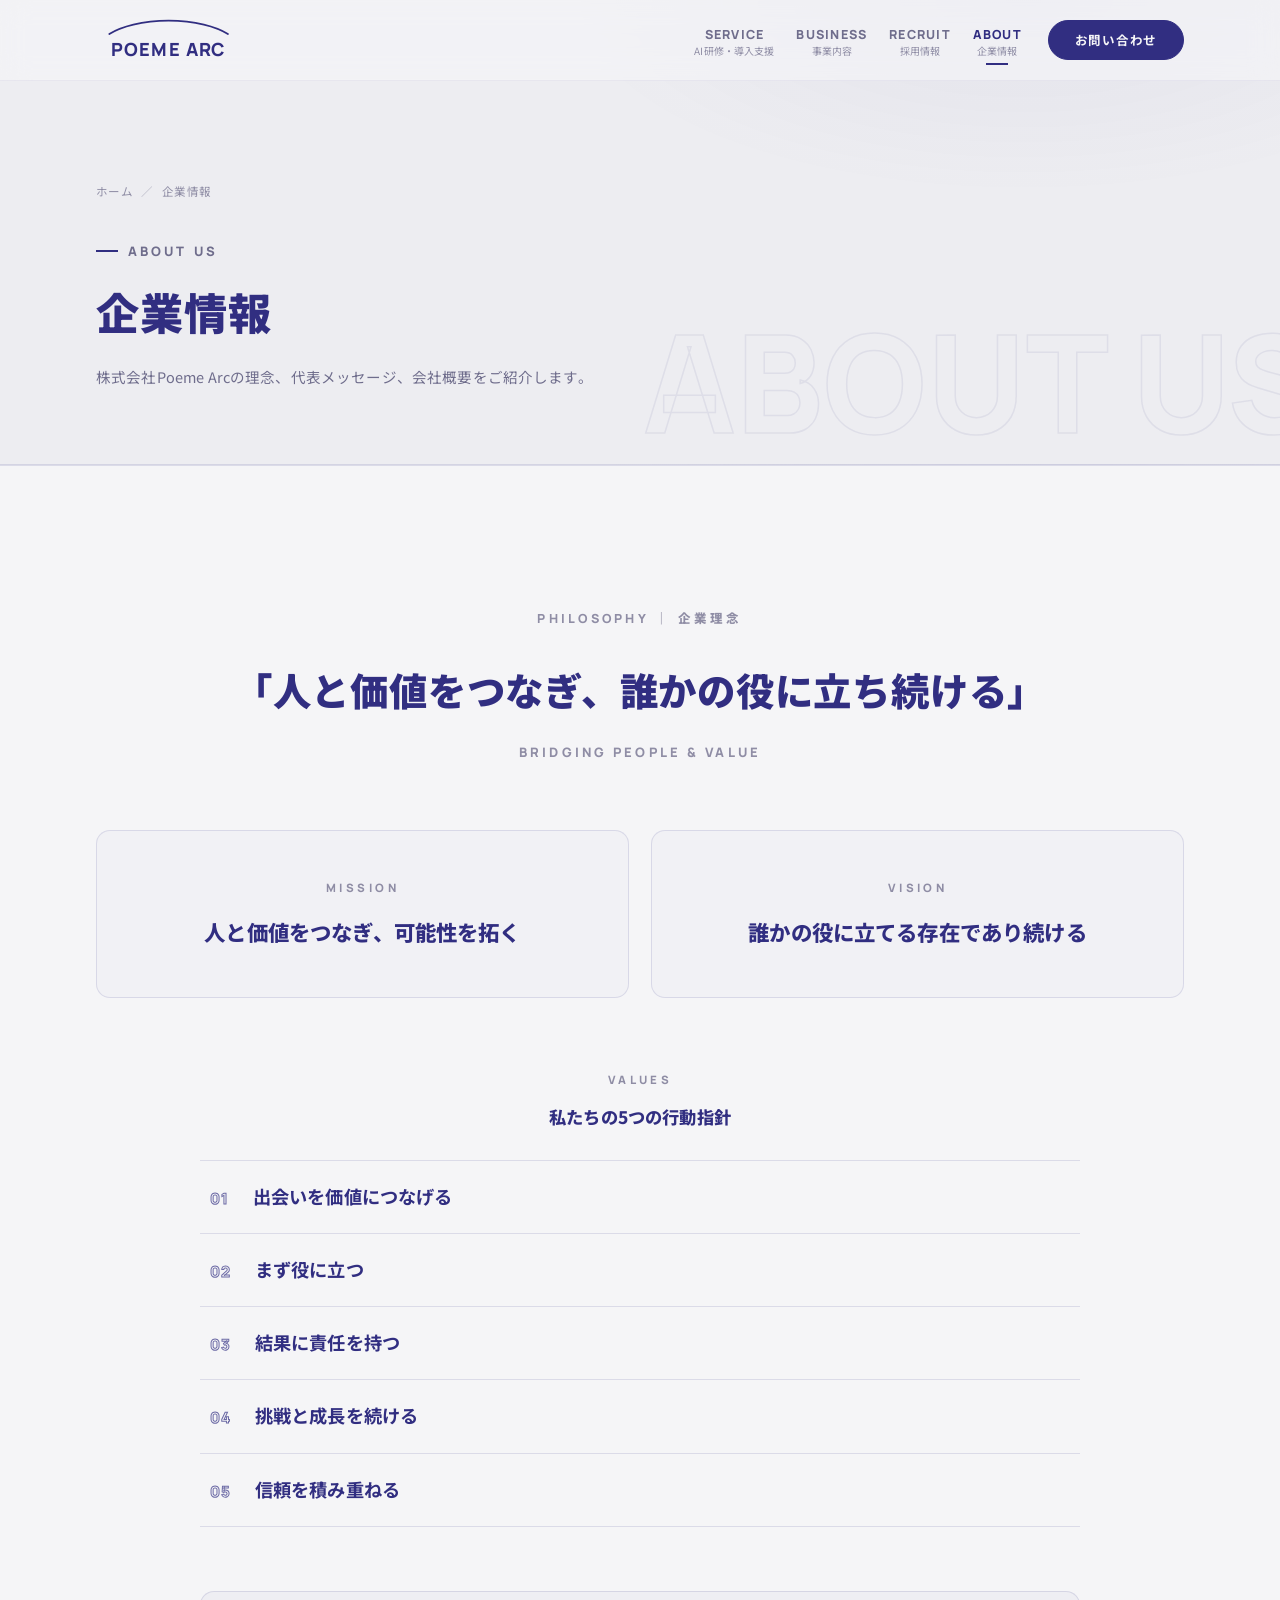
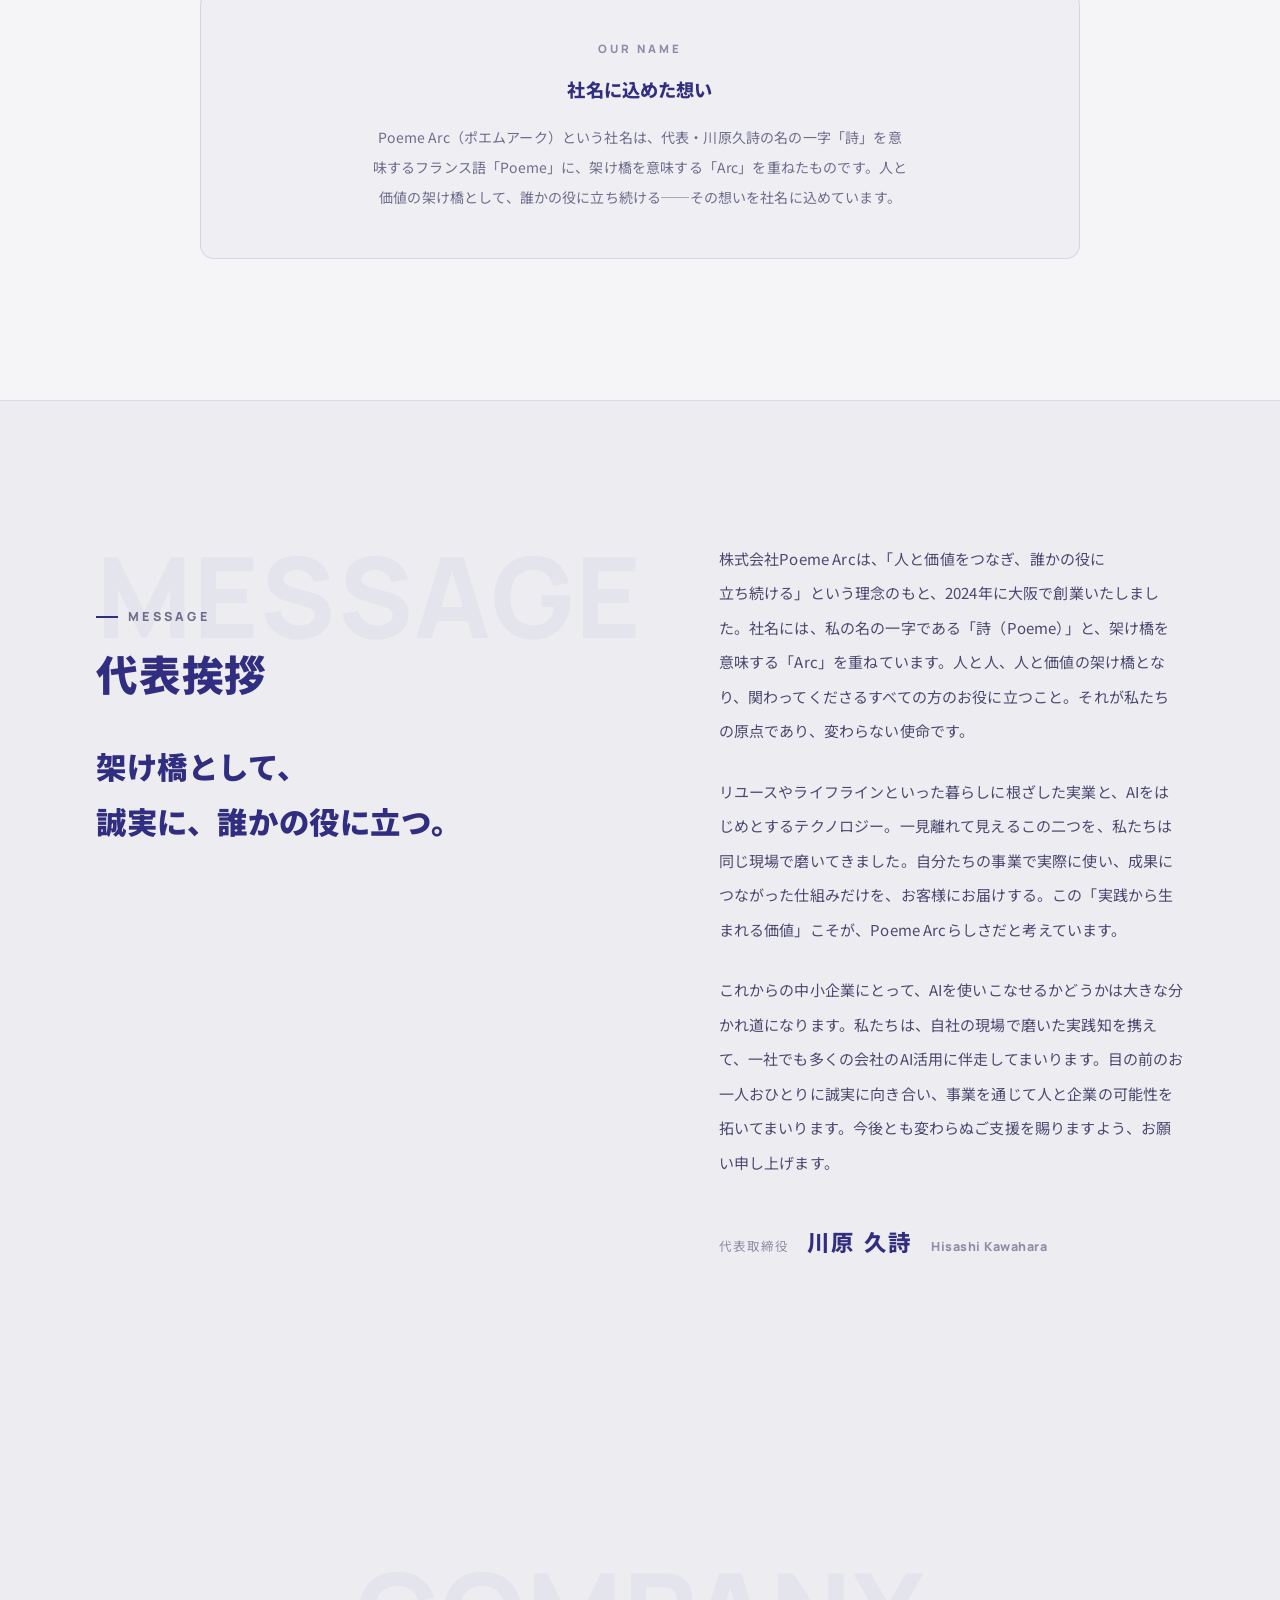
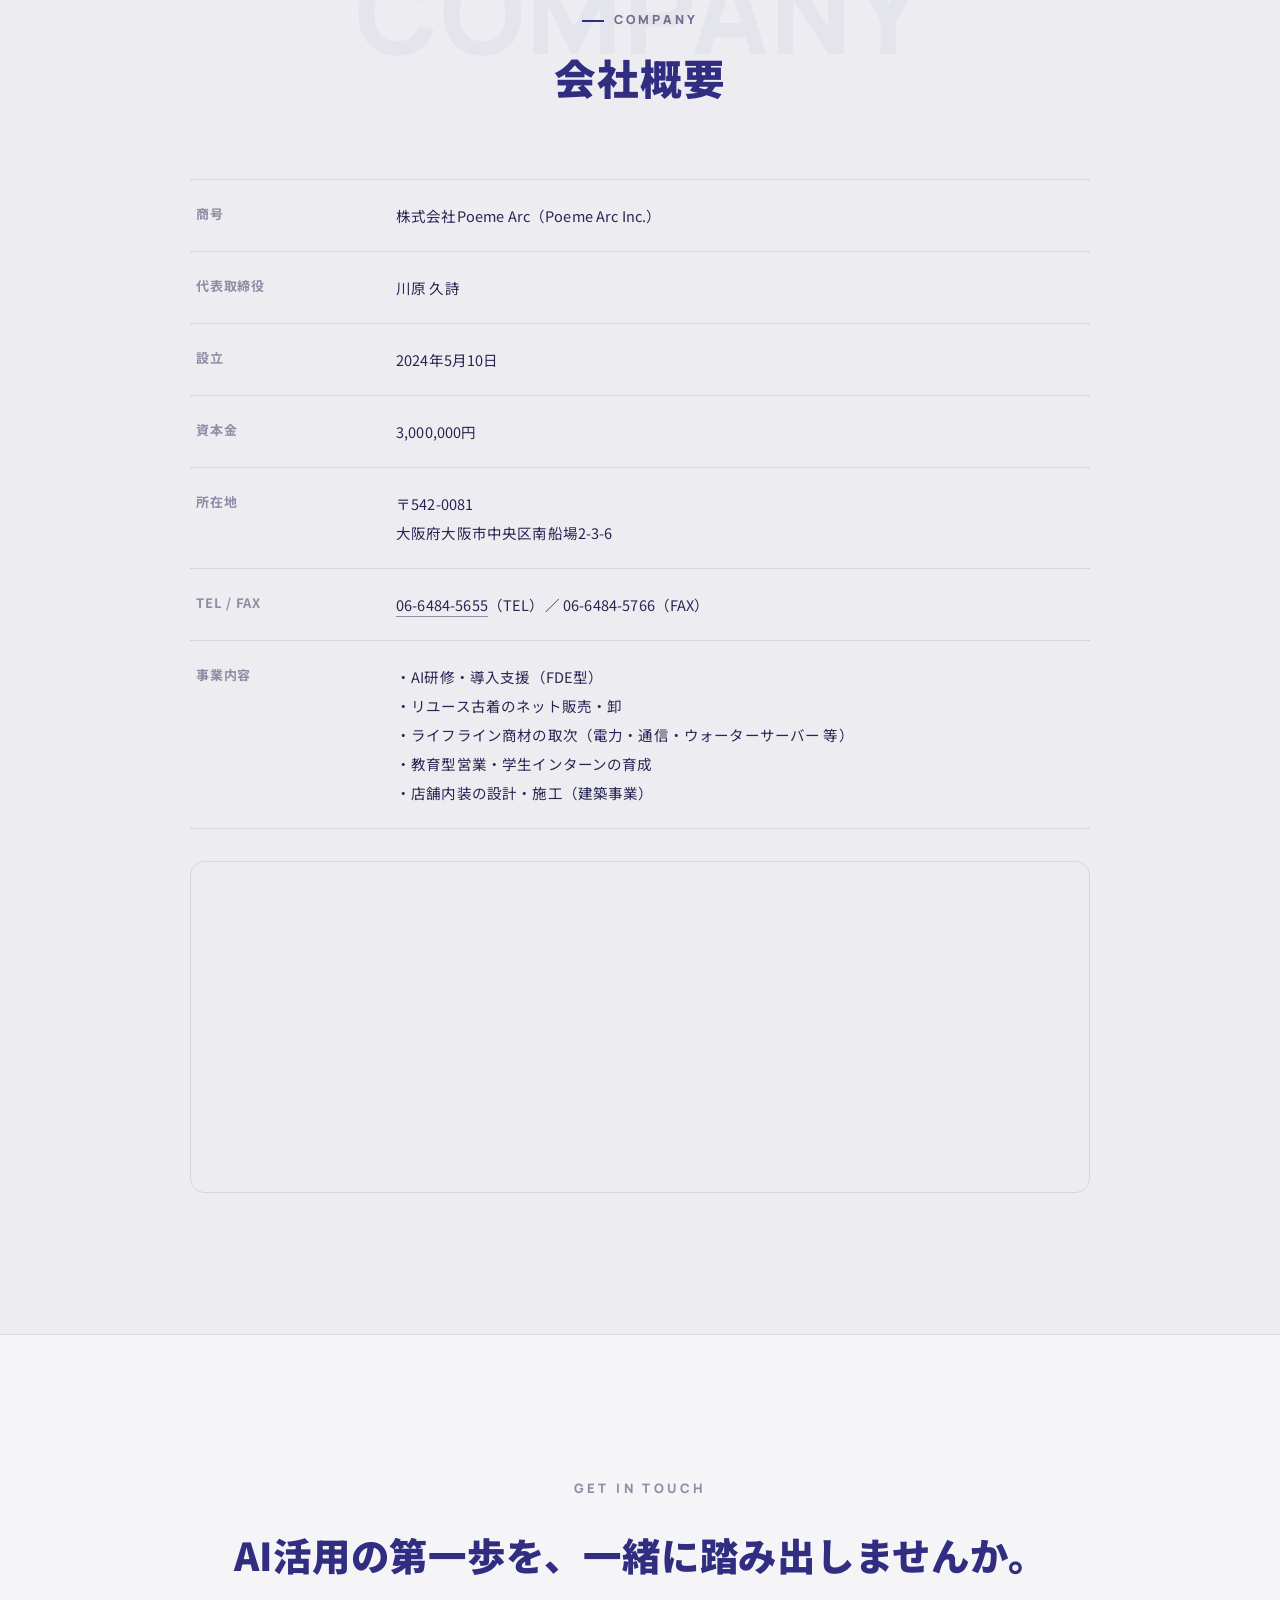
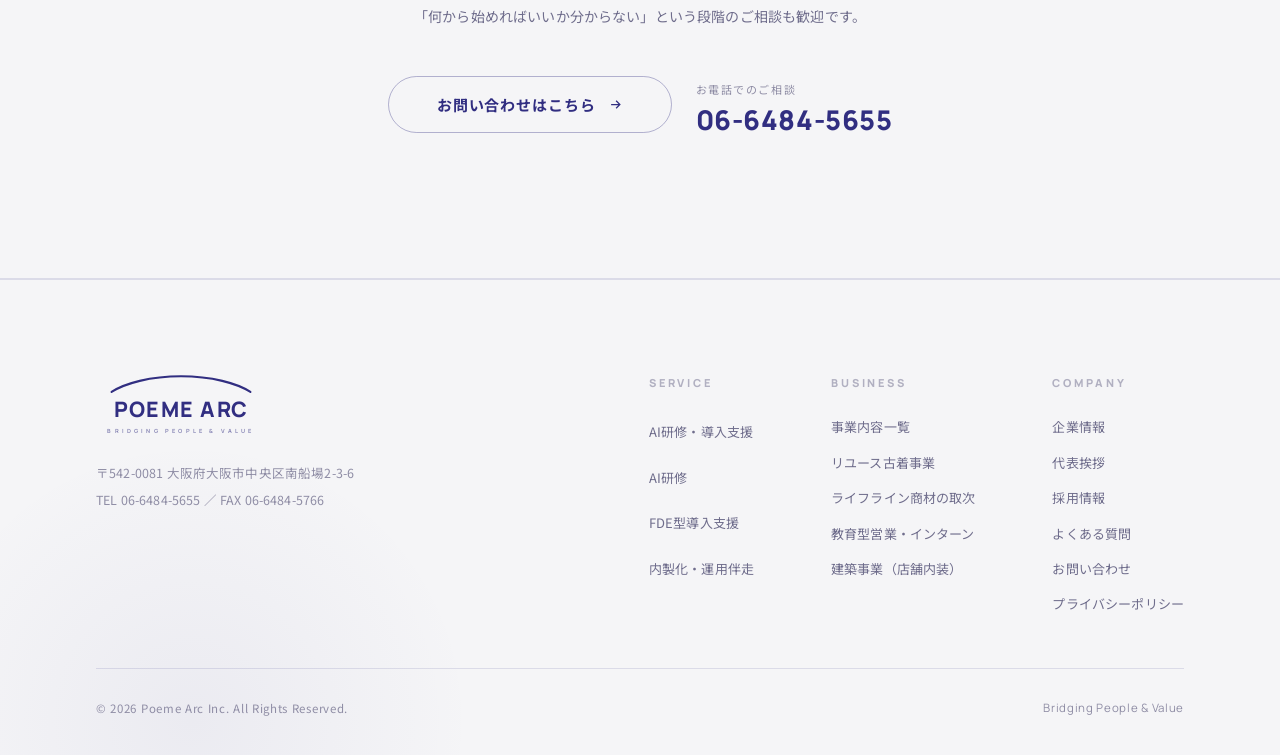
==== commit c69bd701: "feat: 配色を白×ディープインディゴに刷新（レイアウトは従来のまま） - css/style.css: ダークモノクロから明度写像で変換した「純白×#312e81」パレットに置換 - 全12ページ" ====
--- a/about.html
+++ b/about.html
@@ -3,7 +3,7 @@
 <head>
   <meta charset="UTF-8" />
   <meta name="viewport" content="width=device-width, initial-scale=1.0" />
-  <meta name="theme-color" content="#131316" />
+  <meta name="theme-color" content="#ededf1" />
   <link rel="icon" type="image/svg+xml" href="assets/favicon.svg" />
 
   <title>企業情報｜株式会社Poeme Arc</title>
--- a/css/style.css
+++ b/css/style.css
@@ -1,6 +1,7 @@
 /* =========================================================
-   Poeme Arc — Corporate Site (Monochrome Dark)
-   黒×白のダークモノクロ。骨太タイポ×薄いヘアライン。
+   Poeme Arc — Corporate Site (Crisp White × Deep Indigo)
+   純白地×ディープインディゴ #312e81。骨太タイポ×薄いヘアラインは従来のまま、
+   ダークモノクロから明度写像で変換した配色（design-archive/indigo-light 案03-A）。
    ========================================================= */
 
 /* ---------- Reset ---------- */
@@ -15,19 +16,20 @@
 
 /* ---------- Tokens ---------- */
 :root {
-  --bg: #131316;
-  --bg-soft: #0e0e10;
-  --bg-panel: #1a1a1e;
-  --ink: #f4f4f5;
-  --gray-700: #c9c9ce;
-  --gray-600: #a0a0a8;
-  --gray-500: #7c7c85;
-  --gray-400: #55555e;
-  --line: rgba(255,255,255,.13);
-  --line-strong: rgba(255,255,255,.3);
-  --ghost: rgba(255,255,255,.045);
-  --dark: #0a0a0c;
-  --white: #ffffff;
+  --bg: #ededf1;
+  --bg-soft: #f2f2f4;
+  --bg-panel: #e7e7ec;
+  --ink: #282553;
+  --gray-700: #4c4970;
+  --gray-600: #6f6d8c;
+  --gray-500: #8f8da5;
+  --gray-400: #b1b0c1;
+  --line: rgba(49,46,129,.13);
+  --line-strong: rgba(49,46,129,.3);
+  --ghost: rgba(49,46,129,.045);
+  /* 旧ダークテーマから名称を継承: --white は現在ブランド藍、--dark は明るい帯色 */
+  --dark: #f5f5f7;
+  --white: #312e81;
 
   --container: 1200px;
   --gutter: clamp(20px, 5vw, 56px);
@@ -53,7 +55,7 @@
   overflow-x: hidden;
 }
 body.is-locked { overflow: hidden; }
-::selection { background: #fff; color: #0a0a0c; }
+::selection { background: #312e81; color: #f5f5f7; }
 
 .container { width: 100%; max-width: var(--container); margin-inline: auto; padding-inline: var(--gutter); }
 .section { padding-block: var(--section-y); position: relative; }
@@ -76,7 +78,7 @@
 .field-card h3, .flow h3, .faq__q, .news-list .ttl {
   word-break: auto-phrase;
 }
-.blue { color: #fff; border-bottom: 2px solid rgba(255,255,255,.5); }
+.blue { color: #312e81; border-bottom: 2px solid rgba(49,46,129,.5); }
 
 /* ---------- Section head ---------- */
 .sec-head { position: relative; margin-bottom: clamp(48px, 6vw, 72px); }
@@ -101,7 +103,7 @@
   letter-spacing: .26em; text-transform: uppercase;
   color: var(--gray-600);
 }
-.sec-tag::before { content: ""; width: 22px; height: 2px; background: #fff; }
+.sec-tag::before { content: ""; width: 22px; height: 2px; background: #312e81; }
 .sec-title {
   position: relative;
   font-weight: 900;
@@ -109,7 +111,7 @@
   line-height: 1.45;
   letter-spacing: .02em;
   margin-top: 14px;
-  color: #fff;
+  color: #312e81;
 }
 .sec-lead { position: relative; max-width: 720px; margin-top: 22px; color: var(--gray-600); font-size: 15px; line-height: 2.15; }
 .sec-head--center .sec-lead { margin-inline: auto; }
@@ -118,38 +120,38 @@
 .btn {
   display: inline-flex; align-items: center; justify-content: center; gap: 12px;
   padding: 17px 38px;
-  background: #fff;
-  color: #0a0a0c;
-  border: 1.5px solid #fff;
+  background: #312e81;
+  color: #f5f5f7;
+  border: 1.5px solid #312e81;
   border-radius: 100px;
   font-size: 14px; font-weight: 700; letter-spacing: .06em; line-height: 1;
   transition: transform .4s var(--ease), background .35s var(--ease), color .35s var(--ease), border-color .35s var(--ease), box-shadow .4s var(--ease);
 }
 .btn svg { transition: transform .4s var(--ease); }
-.btn:hover { transform: translateY(-2px); box-shadow: 0 14px 30px rgba(0,0,0,.5); }
+.btn:hover { transform: translateY(-2px); box-shadow: 0 14px 30px rgba(28,26,50,.5); }
 .btn:hover svg { transform: translateX(4px); }
-.btn--ghost, .btn--light, .btn--outline-light { background: transparent; color: #fff; border-color: rgba(255,255,255,.35); }
-.btn--ghost:hover, .btn--light:hover, .btn--outline-light:hover { border-color: #fff; background: rgba(255,255,255,.06); box-shadow: none; }
+.btn--ghost, .btn--light, .btn--outline-light { background: transparent; color: #312e81; border-color: rgba(49,46,129,.35); }
+.btn--ghost:hover, .btn--light:hover, .btn--outline-light:hover { border-color: #312e81; background: rgba(49,46,129,.06); box-shadow: none; }
 .btn--lg { padding: 20px 48px; font-size: 15px; }
 
 /* ---------- Header ---------- */
 .header {
   position: fixed; inset: 0 0 auto 0; z-index: 100;
-  background: rgba(10,10,12,.62);
+  background: rgba(245,245,247,.62);
   backdrop-filter: saturate(150%) blur(14px);
   -webkit-backdrop-filter: saturate(150%) blur(14px);
-  border-bottom: 1px solid rgba(255,255,255,.06);
+  border-bottom: 1px solid rgba(49,46,129,.06);
   transition: background .4s var(--ease), border-color .4s var(--ease);
 }
-.header.is-scrolled { background: rgba(10,10,12,.9); border-bottom-color: var(--line); }
+.header.is-scrolled { background: rgba(245,245,247,.9); border-bottom-color: var(--line); }
 .header__inner { display: flex; align-items: center; justify-content: space-between; height: 80px; }
 
 .brand { display: inline-flex; align-items: center; gap: 11px; }
-.brand__logo { display: block; height: 46px; width: auto; color: #fff; }
+.brand__logo { display: block; height: 46px; width: auto; color: #312e81; }
 .footer .brand__logo--full { height: 68px; }
-.brand__mark { flex: none; width: 36px; height: 36px; display: grid; place-items: center; border-radius: 10px; background: #fff; color: #0a0a0c; }
+.brand__mark { flex: none; width: 36px; height: 36px; display: grid; place-items: center; border-radius: 10px; background: #312e81; color: #f5f5f7; }
 .brand__mark svg { width: 21px; height: 21px; }
-.brand__text { font-family: var(--font-en); font-weight: 800; font-size: 21px; letter-spacing: .01em; line-height: 1.1; color: #fff; }
+.brand__text { font-family: var(--font-en); font-weight: 800; font-size: 21px; letter-spacing: .01em; line-height: 1.1; color: #312e81; }
 .brand__text small { display: block; font-family: var(--font-en); font-size: 8.5px; font-weight: 700; letter-spacing: .24em; color: var(--gray-500); text-transform: uppercase; margin-top: 3px; }
 
 .nav { display: flex; align-items: center; gap: clamp(14px, 2vw, 28px); }
@@ -157,20 +159,20 @@
 .nav__link { display: block; text-align: center; line-height: 1.25; padding: 4px 0; position: relative; }
 .nav__link .en { font-family: var(--font-en); font-size: 12.5px; font-weight: 800; letter-spacing: .1em; color: var(--gray-600); transition: color .3s var(--ease); }
 .nav__link .jp { display: block; font-size: 10px; color: var(--gray-500); margin-top: 2px; }
-.nav__link::after { content: ""; position: absolute; left: 50%; transform: translateX(-50%); bottom: -4px; width: 0; height: 2px; background: #fff; transition: width .35s var(--ease); }
+.nav__link::after { content: ""; position: absolute; left: 50%; transform: translateX(-50%); bottom: -4px; width: 0; height: 2px; background: #312e81; transition: width .35s var(--ease); }
 .nav__link:hover::after, .nav__link.is-active::after { width: 22px; }
-.nav__link:hover .en, .nav__link.is-active .en { color: #fff; }
+.nav__link:hover .en, .nav__link.is-active .en { color: #312e81; }
 .nav__cta { padding: 13px 26px; font-size: 12.5px; }
 
 .nav-toggle { display: none; width: 44px; height: 44px; position: relative; z-index: 120; }
-.nav-toggle span { position: absolute; left: 10px; right: 10px; height: 2px; background: #fff; transition: transform .45s var(--ease); }
+.nav-toggle span { position: absolute; left: 10px; right: 10px; height: 2px; background: #312e81; transition: transform .45s var(--ease); }
 .nav-toggle span:nth-child(1) { top: 17px; }
 .nav-toggle span:nth-child(2) { bottom: 17px; }
 body.menu-open .nav-toggle span:nth-child(1) { transform: translateY(4.5px) rotate(45deg); }
 body.menu-open .nav-toggle span:nth-child(2) { transform: translateY(-4.5px) rotate(-45deg); }
 
 .mobile-menu {
-  position: fixed; inset: 0; z-index: 110; background: #0a0a0c;
+  position: fixed; inset: 0; z-index: 110; background: #f5f5f7;
   padding: 108px var(--gutter) 40px;
   display: flex; flex-direction: column;
   opacity: 0; visibility: hidden; transform: translateY(-8px);
@@ -178,7 +180,7 @@
   overflow-y: auto;
 }
 body.menu-open .mobile-menu { opacity: 1; visibility: visible; transform: none; }
-.mobile-menu a.m-link { display: flex; align-items: baseline; gap: 16px; padding: 15px 0; border-bottom: 1px solid var(--line); font-size: 16.5px; font-weight: 700; color: #fff; }
+.mobile-menu a.m-link { display: flex; align-items: baseline; gap: 16px; padding: 15px 0; border-bottom: 1px solid var(--line); font-size: 16.5px; font-weight: 700; color: #312e81; }
 .mobile-menu a.m-link .en { font-family: var(--font-en); font-size: 11.5px; font-weight: 800; color: var(--gray-500); letter-spacing: .1em; }
 .mobile-menu .m-foot { margin-top: auto; display: grid; gap: 12px; padding-top: 28px; }
 
@@ -189,7 +191,7 @@
   padding-bottom: clamp(90px, 11vw, 140px);
   overflow: hidden;
   background:
-    radial-gradient(ellipse 70% 55% at 78% 12%, rgba(255,255,255,.05) 0%, rgba(255,255,255,0) 60%),
+    radial-gradient(ellipse 70% 55% at 78% 12%, rgba(49,46,129,.05) 0%, rgba(49,46,129,0) 60%),
     var(--bg);
 }
 .hero__deco {
@@ -197,7 +199,7 @@
   font-family: var(--font-en); font-weight: 800;
   font-size: clamp(6rem, 16vw, 13rem); line-height: .95;
   color: transparent;
-  -webkit-text-stroke: 1.5px rgba(255,255,255,.08);
+  -webkit-text-stroke: 1.5px rgba(49,46,129,.08);
   text-transform: uppercase;
   pointer-events: none; user-select: none;
 }
@@ -214,18 +216,18 @@
   font-family: var(--font-en); font-size: 13px; font-weight: 800;
   letter-spacing: .22em; text-transform: uppercase; color: var(--gray-600);
 }
-.hero__eyebrow::before { content: ""; width: 34px; height: 2px; background: #fff; }
+.hero__eyebrow::before { content: ""; width: 34px; height: 2px; background: #312e81; }
 .hero__title {
   font-weight: 900;
   line-height: 1.32;
   letter-spacing: .015em;
   font-size: clamp(2.2rem, 5.8vw, 4.2rem);
   margin-top: 26px;
-  color: #fff;
+  color: #312e81;
 }
 .hero__title .stroke {
   color: transparent;
-  -webkit-text-stroke: 2px #fff;
+  -webkit-text-stroke: 2px #312e81;
 }
 .hero__sub {
   max-width: 680px; margin-top: 30px;
@@ -243,7 +245,7 @@
 }
 .scroll-badge svg { position: absolute; inset: 0; animation: spin 16s linear infinite; }
 .scroll-badge svg text { font-family: var(--font-en); font-size: 10.5px; font-weight: 700; letter-spacing: .28em; fill: var(--gray-500); text-transform: uppercase; }
-.scroll-badge .dot { font-size: 15px; color: #fff; }
+.scroll-badge .dot { font-size: 15px; color: #312e81; }
 @keyframes spin { to { transform: rotate(360deg); } }
 
 /* ---------- Marquee ---------- */
@@ -254,19 +256,19 @@
   display: inline-flex; align-items: center;
   font-family: var(--font-en); font-weight: 800;
   font-size: clamp(1rem, 1.9vw, 1.3rem); letter-spacing: .16em; text-transform: uppercase;
-  color: #fff; white-space: nowrap;
+  color: #312e81; white-space: nowrap;
   padding-right: 56px;
 }
-.marquee__seq span::after { content: ""; width: 8px; height: 8px; border-radius: 50%; border: 1.5px solid #fff; margin-left: 56px; }
+.marquee__seq span::after { content: ""; width: 8px; height: 8px; border-radius: 50%; border: 1.5px solid #312e81; margin-left: 56px; }
 @keyframes marquee { to { transform: translateX(-50%); } }
 
 /* ---------- Stats ---------- */
-.stats-band { background: var(--dark); border-bottom: 1px solid var(--line); color: #fff; padding-block: clamp(56px, 7vw, 88px); position: relative; overflow: hidden; }
+.stats-band { background: var(--dark); border-bottom: 1px solid var(--line); color: #312e81; padding-block: clamp(56px, 7vw, 88px); position: relative; overflow: hidden; }
 .stats-band::before {
   content: ""; position: absolute; inset: 0; opacity: .5;
   background-image:
-    linear-gradient(rgba(255,255,255,.04) 1px, transparent 1px),
-    linear-gradient(90deg, rgba(255,255,255,.04) 1px, transparent 1px);
+    linear-gradient(rgba(49,46,129,.04) 1px, transparent 1px),
+    linear-gradient(90deg, rgba(49,46,129,.04) 1px, transparent 1px);
   background-size: 52px 52px;
   pointer-events: none;
 }
@@ -274,7 +276,7 @@
 .stat { text-align: center; padding: 8px 12px; }
 .stat + .stat { border-left: 1px solid var(--line); }
 .stat__label { display: block; font-size: 12.5px; font-weight: 600; letter-spacing: .1em; color: var(--gray-600); }
-.stat__value { display: block; margin-top: 8px; font-family: var(--font-en); font-weight: 800; font-size: clamp(2.6rem, 5vw, 4rem); line-height: 1.1; letter-spacing: .01em; color: #fff; }
+.stat__value { display: block; margin-top: 8px; font-family: var(--font-en); font-weight: 800; font-size: clamp(2.6rem, 5vw, 4rem); line-height: 1.1; letter-spacing: .01em; color: #312e81; }
 .stat__value small { font-size: .42em; font-weight: 800; margin-left: 4px; letter-spacing: .06em; }
 .stat__note { display: block; margin-top: 4px; font-size: 11px; color: var(--gray-500); letter-spacing: .04em; }
 
@@ -283,12 +285,12 @@
 .news-list li { border-bottom: 1px solid var(--line); }
 .news-list li:first-child { border-top: 1px solid var(--line); }
 .news-list a, .news-list .row { display: grid; grid-template-columns: 110px 130px 1fr auto; gap: clamp(14px, 2.4vw, 32px); align-items: center; padding: 24px 8px; transition: background .3s var(--ease); }
-.news-list a:hover { background: rgba(255,255,255,.04); }
+.news-list a:hover { background: rgba(49,46,129,.04); }
 .news-list .date { font-family: var(--font-en); font-size: 14px; font-weight: 700; color: var(--gray-500); letter-spacing: .04em; }
-.news-list .tag { display: inline-grid; place-items: center; font-family: var(--font-en); font-size: 10.5px; font-weight: 800; letter-spacing: .12em; text-transform: uppercase; color: #fff; border: 1px solid rgba(255,255,255,.4); border-radius: 100px; padding: 5px 0; text-align: center; }
+.news-list .tag { display: inline-grid; place-items: center; font-family: var(--font-en); font-size: 10.5px; font-weight: 800; letter-spacing: .12em; text-transform: uppercase; color: #312e81; border: 1px solid rgba(49,46,129,.4); border-radius: 100px; padding: 5px 0; text-align: center; }
 .news-list .ttl { font-size: 15px; font-weight: 600; line-height: 1.8; color: var(--ink); }
 .news-list .arw { color: var(--gray-500); }
-.news-list a:hover .arw { color: #fff; }
+.news-list a:hover .arw { color: #312e81; }
 
 /* ---------- Feature ---------- */
 .feature { display: grid; grid-template-columns: 1.05fr 1fr; gap: clamp(40px, 6vw, 90px); align-items: center; }
@@ -297,21 +299,21 @@
   aspect-ratio: 5 / 4;
   border-radius: 18px;
   overflow: hidden;
-  background: linear-gradient(135deg, #0a0a0c 0%, #232327 100%);
+  background: linear-gradient(135deg, #f5f5f7 0%, #dfdfe6 100%);
   border: 1px solid var(--line);
-  color: #fff;
+  color: #312e81;
 }
 .feature__panel::before {
   content: ""; position: absolute; inset: 0; opacity: .5;
   background-image:
-    linear-gradient(rgba(255,255,255,.05) 1px, transparent 1px),
-    linear-gradient(90deg, rgba(255,255,255,.05) 1px, transparent 1px);
+    linear-gradient(rgba(49,46,129,.05) 1px, transparent 1px),
+    linear-gradient(90deg, rgba(49,46,129,.05) 1px, transparent 1px);
   background-size: 46px 46px;
 }
 .feature__panel::after {
   content: ""; position: absolute; right: -25%; bottom: -30%;
   width: 85%; aspect-ratio: 1; border-radius: 50%;
-  background: radial-gradient(circle, rgba(255,255,255,.12) 0%, rgba(255,255,255,0) 60%);
+  background: radial-gradient(circle, rgba(49,46,129,.12) 0%, rgba(49,46,129,0) 60%);
 }
 .feature__panel .big {
   position: absolute; left: 28px; bottom: 18px;
@@ -319,13 +321,13 @@
   font-size: clamp(2.4rem, 4.5vw, 3.8rem); line-height: 1; letter-spacing: .01em;
 }
 .feature__panel .icon { position: absolute; inset: 0; display: grid; place-items: center; }
-.feature__panel .icon svg { width: clamp(60px, 8vw, 88px); height: auto; color: rgba(255,255,255,.9); }
-.feature__body h3 { font-size: clamp(1.5rem, 2.8vw, 2rem); font-weight: 900; line-height: 1.5; letter-spacing: .02em; color: #fff; }
+.feature__panel .icon svg { width: clamp(60px, 8vw, 88px); height: auto; color: rgba(49,46,129,.9); }
+.feature__body h3 { font-size: clamp(1.5rem, 2.8vw, 2rem); font-weight: 900; line-height: 1.5; letter-spacing: .02em; color: #312e81; }
 .feature__body > p { margin-top: 18px; color: var(--gray-600); font-size: 15px; line-height: 2.15; }
 .feature__menu { margin-top: 26px; }
 .feature__menu li { display: flex; gap: 16px; align-items: baseline; padding: 15px 4px; border-bottom: 1px solid var(--line); }
 .feature__menu .no { flex: none; font-family: var(--font-en); font-weight: 800; font-size: 14px; color: var(--gray-500); letter-spacing: .06em; }
-.feature__menu .t { font-weight: 700; font-size: 15px; color: #fff; }
+.feature__menu .t { font-weight: 700; font-size: 15px; color: #312e81; }
 .feature__menu .d { display: block; font-weight: 400; font-size: 13px; color: var(--gray-600); margin-top: 2px; }
 
 /* ---------- Cards ---------- */
@@ -339,14 +341,14 @@
   overflow: hidden;
   transition: transform .45s var(--ease), border-color .45s var(--ease), background .45s var(--ease);
 }
-.card:hover { transform: translateY(-6px); border-color: rgba(255,255,255,.5); }
+.card:hover { transform: translateY(-6px); border-color: rgba(49,46,129,.5); }
 .card__no { font-family: var(--font-en); font-size: 14px; font-weight: 800; letter-spacing: .1em; color: var(--gray-500); }
-.card__icon { margin: 18px 0 2px; width: 52px; height: 52px; display: grid; place-items: center; border-radius: 12px; background: #fff; color: #0a0a0c; }
+.card__icon { margin: 18px 0 2px; width: 52px; height: 52px; display: grid; place-items: center; border-radius: 12px; background: #312e81; color: #f5f5f7; }
 .card__icon svg { width: 25px; height: 25px; }
-.card h3 { font-size: 1.18rem; font-weight: 800; margin-top: 18px; line-height: 1.6; letter-spacing: .015em; color: #fff; }
+.card h3 { font-size: 1.18rem; font-weight: 800; margin-top: 18px; line-height: 1.6; letter-spacing: .015em; color: #312e81; }
 .card h3 span { display: inline-block; }
 .card p { color: var(--gray-600); font-size: 13.5px; line-height: 2; margin-top: 12px; }
-.card .card__link { margin-top: auto; padding-top: 20px; font-family: var(--font-en); font-size: 12.5px; font-weight: 800; letter-spacing: .08em; color: #fff; display: inline-flex; align-items: center; gap: 8px; }
+.card .card__link { margin-top: auto; padding-top: 20px; font-family: var(--font-en); font-size: 12.5px; font-weight: 800; letter-spacing: .08em; color: #312e81; display: inline-flex; align-items: center; gap: 8px; }
 
 /* ---------- Business rows ---------- */
 .biz-list { display: grid; }
@@ -367,33 +369,33 @@
   aspect-ratio: 4 / 3;
   border-radius: 16px;
   overflow: hidden;
-  background: linear-gradient(135deg, #0d0d0f 0%, #26262b 100%);
+  background: linear-gradient(135deg, #f3f2f5 0%, #dcdbe3 100%);
   border: 1px solid var(--line);
 }
-.biz__visual--v2 { background: linear-gradient(135deg, #111114 0%, #2f2f35 100%); }
-.biz__visual--v3 { background: linear-gradient(135deg, #0a0a0c 0%, #38383f 100%); }
-.biz__visual--v4 { background: linear-gradient(135deg, #141417 0%, #414149 100%); }
+.biz__visual--v2 { background: linear-gradient(135deg, #efeff2 0%, #d4d3dc 100%); }
+.biz__visual--v3 { background: linear-gradient(135deg, #f5f5f7 0%, #cccbd6 100%); }
+.biz__visual--v4 { background: linear-gradient(135deg, #ececf0 0%, #c3c2cf 100%); }
 .biz__visual::before {
   content: ""; position: absolute; inset: 0; opacity: .5;
   background-image:
-    linear-gradient(rgba(255,255,255,.05) 1px, transparent 1px),
-    linear-gradient(90deg, rgba(255,255,255,.05) 1px, transparent 1px);
+    linear-gradient(rgba(49,46,129,.05) 1px, transparent 1px),
+    linear-gradient(90deg, rgba(49,46,129,.05) 1px, transparent 1px);
   background-size: 44px 44px;
 }
 .biz__visual::after {
   content: ""; position: absolute; right: -22%; bottom: -32%;
   width: 80%; aspect-ratio: 1; border-radius: 50%;
-  background: radial-gradient(circle, rgba(255,255,255,.1) 0%, rgba(255,255,255,0) 60%);
+  background: radial-gradient(circle, rgba(49,46,129,.1) 0%, rgba(49,46,129,0) 60%);
 }
 .biz__visual .num {
   position: absolute; right: 26px; top: 10px;
   font-family: var(--font-en);
   font-size: clamp(5.5rem, 9vw, 8rem);
   font-weight: 800; line-height: 1;
-  color: rgba(255,255,255,.08);
+  color: rgba(49,46,129,.08);
 }
 .biz__visual .icon { position: absolute; inset: 0; display: grid; place-items: center; }
-.biz__visual .icon svg { width: clamp(54px, 7vw, 74px); height: auto; color: rgba(255,255,255,.9); }
+.biz__visual .icon svg { width: clamp(54px, 7vw, 74px); height: auto; color: rgba(49,46,129,.9); }
 .biz__visual .tag {
   position: absolute; left: 26px; bottom: 20px;
   font-family: var(--font-en); font-size: 11px; font-weight: 800;
@@ -401,9 +403,9 @@
 }
 
 .biz__no { font-family: var(--font-en); font-size: 14px; font-weight: 800; color: var(--gray-500); letter-spacing: .12em; }
-.biz__no::after { content: ""; display: inline-block; width: 44px; height: 2px; background: rgba(255,255,255,.4); margin-left: 14px; vertical-align: middle; }
-.biz__title { font-size: clamp(1.45rem, 2.6vw, 1.9rem); font-weight: 900; letter-spacing: .02em; line-height: 1.55; margin-top: 16px; color: #fff; }
-.biz__catch { font-size: clamp(1rem, 1.6vw, 1.14rem); font-weight: 800; color: #fff; letter-spacing: .02em; margin-top: 16px; border-left: 3px solid #fff; padding-left: 14px; }
+.biz__no::after { content: ""; display: inline-block; width: 44px; height: 2px; background: rgba(49,46,129,.4); margin-left: 14px; vertical-align: middle; }
+.biz__title { font-size: clamp(1.45rem, 2.6vw, 1.9rem); font-weight: 900; letter-spacing: .02em; line-height: 1.55; margin-top: 16px; color: #312e81; }
+.biz__catch { font-size: clamp(1rem, 1.6vw, 1.14rem); font-weight: 800; color: #312e81; letter-spacing: .02em; margin-top: 16px; border-left: 3px solid #312e81; padding-left: 14px; }
 .biz__text { color: var(--gray-600); font-size: 14.5px; line-height: 2.15; margin-top: 14px; }
 .biz__points { margin-top: 24px; }
 .biz__points li {
@@ -412,7 +414,7 @@
   border-bottom: 1px solid var(--line);
   font-size: 14px; font-weight: 600; color: var(--ink);
 }
-.biz__points li::before { content: ""; flex: none; width: 7px; height: 7px; border: 1.5px solid #fff; transform: rotate(45deg) translateY(-1px); }
+.biz__points li::before { content: ""; flex: none; width: 7px; height: 7px; border: 1.5px solid #312e81; transform: rotate(45deg) translateY(-1px); }
 
 /* ---------- Strength ---------- */
 .strengths { display: grid; grid-template-columns: repeat(3, 1fr); gap: 22px; }
@@ -421,10 +423,10 @@
   background: var(--bg-panel); border: 1px solid var(--line); border-radius: var(--radius);
   transition: border-color .4s var(--ease);
 }
-.strength:hover { border-color: rgba(255,255,255,.4); }
-.strength__no { font-family: var(--font-en); font-size: clamp(2.2rem, 3.6vw, 3rem); font-weight: 800; line-height: 1; color: transparent; -webkit-text-stroke: 1.5px rgba(255,255,255,.6); }
-.strength h3 { font-size: 1.15rem; font-weight: 800; line-height: 1.7; letter-spacing: .015em; margin-top: 18px; color: #fff; }
-.strength h3::after { content: ""; display: block; width: 38px; height: 2px; background: #fff; margin-top: 16px; }
+.strength:hover { border-color: rgba(49,46,129,.4); }
+.strength__no { font-family: var(--font-en); font-size: clamp(2.2rem, 3.6vw, 3rem); font-weight: 800; line-height: 1; color: transparent; -webkit-text-stroke: 1.5px rgba(49,46,129,.6); }
+.strength h3 { font-size: 1.15rem; font-weight: 800; line-height: 1.7; letter-spacing: .015em; margin-top: 18px; color: #312e81; }
+.strength h3::after { content: ""; display: block; width: 38px; height: 2px; background: #312e81; margin-top: 16px; }
 .strength p { margin-top: 16px; color: var(--gray-600); font-size: 14px; line-height: 2.1; }
 
 /* ---------- Field cards ---------- */
@@ -436,7 +438,7 @@
   padding: clamp(28px, 3vw, 38px);
   border-radius: var(--radius);
   overflow: hidden;
-  color: #fff;
+  color: #312e81;
   background: var(--bg-panel);
   border: 1px solid var(--line);
   transition: transform .45s var(--ease), border-color .45s var(--ease);
@@ -444,20 +446,20 @@
 .field-card::after {
   content: ""; position: absolute; right: -28%; top: -28%;
   width: 80%; aspect-ratio: 1; border-radius: 50%;
-  background: radial-gradient(circle, rgba(255,255,255,.07) 0%, rgba(255,255,255,0) 60%);
+  background: radial-gradient(circle, rgba(49,46,129,.07) 0%, rgba(49,46,129,0) 60%);
   pointer-events: none;
 }
-.field-card:hover { transform: translateY(-6px); border-color: rgba(255,255,255,.5); }
+.field-card:hover { transform: translateY(-6px); border-color: rgba(49,46,129,.5); }
 .field-card__en { font-family: var(--font-en); font-size: 11px; font-weight: 800; letter-spacing: .22em; text-transform: uppercase; color: var(--gray-500); }
-.field-card h3 { font-size: 1.24rem; font-weight: 800; line-height: 1.6; margin-top: 14px; color: #fff; }
+.field-card h3 { font-size: 1.24rem; font-weight: 800; line-height: 1.6; margin-top: 14px; color: #312e81; }
 .field-card p { margin-top: 12px; font-size: 13px; line-height: 2; color: var(--gray-600); }
-.field-card .card__link { margin-top: auto; padding-top: 20px; font-family: var(--font-en); font-size: 12.5px; font-weight: 800; letter-spacing: .08em; color: #fff; display: inline-flex; align-items: center; gap: 8px; }
+.field-card .card__link { margin-top: auto; padding-top: 20px; font-family: var(--font-en); font-size: 12.5px; font-weight: 800; letter-spacing: .08em; color: #312e81; display: inline-flex; align-items: center; gap: 8px; }
 
 /* ---------- Recruit band（白反転） ---------- */
 .recruit-band {
   position: relative;
-  background: #fff;
-  color: #0a0a0c;
+  background: #312e81;
+  color: #f5f5f7;
   border-radius: 20px;
   padding: clamp(48px, 6vw, 84px) clamp(28px, 5vw, 80px);
   overflow: hidden;
@@ -466,16 +468,16 @@
 .recruit-band::before {
   content: ""; position: absolute; inset: 0; opacity: .5;
   background-image:
-    linear-gradient(rgba(0,0,0,.04) 1px, transparent 1px),
-    linear-gradient(90deg, rgba(0,0,0,.04) 1px, transparent 1px);
+    linear-gradient(rgba(28,26,50,.04) 1px, transparent 1px),
+    linear-gradient(90deg, rgba(28,26,50,.04) 1px, transparent 1px);
   background-size: 48px 48px;
 }
-.recruit-band__en { position: relative; font-family: var(--font-en); font-size: 12.5px; font-weight: 800; letter-spacing: .26em; text-transform: uppercase; color: #6b6b72; }
-.recruit-band__title { position: relative; font-weight: 900; font-size: clamp(1.5rem, 3vw, 2.3rem); line-height: 1.6; margin-top: 14px; color: #0a0a0c; }
-.recruit-band__text { position: relative; margin-top: 12px; font-size: 14px; color: #4c4c53; line-height: 2.05; }
+.recruit-band__en { position: relative; font-family: var(--font-en); font-size: 12.5px; font-weight: 800; letter-spacing: .26em; text-transform: uppercase; color: #9f9eb2; }
+.recruit-band__title { position: relative; font-weight: 900; font-size: clamp(1.5rem, 3vw, 2.3rem); line-height: 1.6; margin-top: 14px; color: #f5f5f7; }
+.recruit-band__text { position: relative; margin-top: 12px; font-size: 14px; color: #bab9c8; line-height: 2.05; }
 .recruit-band__action { position: relative; }
-.recruit-band .btn--light { background: #0a0a0c; color: #fff; border-color: #0a0a0c; }
-.recruit-band .btn--light:hover { background: #26262b; border-color: #26262b; }
+.recruit-band .btn--light { background: #f5f5f7; color: #312e81; border-color: #f5f5f7; }
+.recruit-band .btn--light:hover { background: #dcdbe3; border-color: #dcdbe3; }
 
 /* ---------- Page hero ---------- */
 .page-hero {
@@ -483,7 +485,7 @@
   padding-top: clamp(140px, 16vw, 180px);
   padding-bottom: clamp(44px, 6vw, 72px);
   background:
-    radial-gradient(ellipse 60% 70% at 80% 0%, rgba(255,255,255,.05) 0%, rgba(255,255,255,0) 60%),
+    radial-gradient(ellipse 60% 70% at 80% 0%, rgba(49,46,129,.05) 0%, rgba(49,46,129,0) 60%),
     var(--bg);
   overflow: hidden;
   border-bottom: 1px solid var(--line);
@@ -492,31 +494,31 @@
   position: absolute; right: clamp(-60px, -3vw, -14px); bottom: 8px;
   font-family: var(--font-en); font-weight: 800;
   font-size: clamp(4rem, 11vw, 8.5rem); line-height: 1;
-  color: transparent; -webkit-text-stroke: 1.5px rgba(255,255,255,.08);
+  color: transparent; -webkit-text-stroke: 1.5px rgba(49,46,129,.08);
   text-transform: uppercase;
   pointer-events: none; user-select: none;
 }
 .page-hero .container { position: relative; z-index: 1; }
 .page-hero__en { font-family: var(--font-en); font-size: 13px; font-weight: 800; letter-spacing: .24em; text-transform: uppercase; color: var(--gray-600); display: inline-flex; align-items: center; gap: 10px; }
-.page-hero__en::before { content: ""; width: 22px; height: 2px; background: #fff; }
-.page-hero__title { font-weight: 900; font-size: clamp(1.8rem, 4vw, 2.7rem); letter-spacing: .02em; line-height: 1.45; margin-top: 16px; color: #fff; }
+.page-hero__en::before { content: ""; width: 22px; height: 2px; background: #312e81; }
+.page-hero__title { font-weight: 900; font-size: clamp(1.8rem, 4vw, 2.7rem); letter-spacing: .02em; line-height: 1.45; margin-top: 16px; color: #312e81; }
 .page-hero__lead { max-width: 760px; margin-top: 18px; color: var(--gray-600); font-size: 14.5px; line-height: 2.15; }
 
 .breadcrumb { display: flex; flex-wrap: wrap; gap: 8px; font-size: 11.5px; color: var(--gray-500); letter-spacing: .04em; margin-bottom: clamp(18px, 3vw, 28px); }
-.breadcrumb a:hover { color: #fff; }
+.breadcrumb a:hover { color: #312e81; }
 .breadcrumb .sep { color: var(--gray-400); }
 
 /* ---------- Intro ---------- */
 .intro { text-align: center; max-width: 800px; margin-inline: auto; }
-.intro h2 { font-weight: 900; font-size: clamp(1.5rem, 3vw, 2.1rem); line-height: 1.6; letter-spacing: .02em; color: #fff; }
+.intro h2 { font-weight: 900; font-size: clamp(1.5rem, 3vw, 2.1rem); line-height: 1.6; letter-spacing: .02em; color: #312e81; }
 .intro p { margin-top: 26px; color: var(--gray-700); line-height: 2.25; font-size: 15px; text-align: left; }
 
 /* ---------- Quote ---------- */
 .quote {
   max-width: 860px; margin-inline: auto; text-align: center;
-  font-weight: 900; font-size: clamp(1.3rem, 2.8vw, 2rem); line-height: 1.8; letter-spacing: .04em; color: #fff;
-}
-.quote::before, .quote::after { content: ""; display: block; width: 44px; height: 2px; background: #fff; margin: 26px auto; }
+  font-weight: 900; font-size: clamp(1.3rem, 2.8vw, 2rem); line-height: 1.8; letter-spacing: .04em; color: #312e81;
+}
+.quote::before, .quote::after { content: ""; display: block; width: 44px; height: 2px; background: #312e81; margin: 26px auto; }
 
 /* ---------- Flow ---------- */
 .flow { max-width: 840px; margin-inline: auto; }
@@ -527,11 +529,11 @@
 .flow .no {
   position: relative; z-index: 1;
   width: 54px; height: 54px; display: grid; place-items: center;
-  border-radius: 50%; background: var(--bg); color: #fff;
-  border: 1.5px solid #fff;
+  border-radius: 50%; background: var(--bg); color: #312e81;
+  border: 1.5px solid #312e81;
   font-family: var(--font-en); font-size: 1.05rem; font-weight: 800;
 }
-.flow h3 { font-size: 1.08rem; font-weight: 800; letter-spacing: .015em; line-height: 1.6; padding-top: 12px; color: #fff; }
+.flow h3 { font-size: 1.08rem; font-weight: 800; letter-spacing: .015em; line-height: 1.6; padding-top: 12px; color: #312e81; }
 .flow p { margin-top: 8px; font-size: 14px; color: var(--gray-600); line-height: 2.05; }
 
 /* ---------- Target ---------- */
@@ -542,7 +544,7 @@
   background: var(--bg-panel); border: 1px solid var(--line); border-radius: var(--radius-sm);
   font-size: 14.5px; font-weight: 600; line-height: 1.9; color: var(--ink);
 }
-.target li svg { flex: none; width: 22px; height: 22px; margin-top: 3px; color: #0a0a0c; background: #fff; border-radius: 50%; padding: 4px; }
+.target li svg { flex: none; width: 22px; height: 22px; margin-top: 3px; color: #f5f5f7; background: #312e81; border-radius: 50%; padding: 4px; }
 
 /* ---------- Next nav ---------- */
 .next-nav { display: grid; grid-template-columns: 1fr 1fr; gap: 20px; max-width: 920px; margin-inline: auto; }
@@ -551,18 +553,18 @@
   border: 1px solid var(--line); border-radius: var(--radius); background: var(--bg-panel);
   transition: border-color .4s var(--ease), transform .4s var(--ease);
 }
-.next-nav a:hover { transform: translateY(-3px); border-color: rgba(255,255,255,.5); }
+.next-nav a:hover { transform: translateY(-3px); border-color: rgba(49,46,129,.5); }
 .next-nav .dir { font-family: var(--font-en); font-size: 11px; font-weight: 800; letter-spacing: .22em; color: var(--gray-500); text-transform: uppercase; }
-.next-nav .ttl { display: block; margin-top: 10px; font-size: 1.08rem; font-weight: 800; letter-spacing: .015em; color: #fff; }
+.next-nav .ttl { display: block; margin-top: 10px; font-size: 1.08rem; font-weight: 800; letter-spacing: .015em; color: #312e81; }
 
 /* ---------- FAQ ---------- */
 .faq { max-width: 880px; margin-inline: auto; }
 .faq__item { background: var(--bg-panel); border: 1px solid var(--line); border-radius: var(--radius-sm); margin-bottom: 14px; overflow: hidden; transition: border-color .3s var(--ease); }
-.faq__item.is-open, .faq__item:hover { border-color: rgba(255,255,255,.35); }
+.faq__item.is-open, .faq__item:hover { border-color: rgba(49,46,129,.35); }
 .faq__q { width: 100%; display: flex; align-items: center; gap: 16px; padding: 21px 24px; text-align: left; font-size: clamp(.96rem, 1.3vw, 1.04rem); font-weight: 700; line-height: 1.65; color: var(--ink); }
-.faq__q .qm { font-family: var(--font-en); font-weight: 800; font-size: 1.05rem; flex: none; color: #fff; }
-.faq__toggle { margin-left: auto; flex: none; width: 26px; height: 26px; position: relative; border: 1px solid rgba(255,255,255,.35); border-radius: 50%; }
-.faq__toggle::before, .faq__toggle::after { content: ""; position: absolute; top: 50%; left: 50%; width: 10px; height: 1.5px; background: #fff; transform: translate(-50%,-50%); transition: transform .4s var(--ease); }
+.faq__q .qm { font-family: var(--font-en); font-weight: 800; font-size: 1.05rem; flex: none; color: #312e81; }
+.faq__toggle { margin-left: auto; flex: none; width: 26px; height: 26px; position: relative; border: 1px solid rgba(49,46,129,.35); border-radius: 50%; }
+.faq__toggle::before, .faq__toggle::after { content: ""; position: absolute; top: 50%; left: 50%; width: 10px; height: 1.5px; background: #312e81; transform: translate(-50%,-50%); transition: transform .4s var(--ease); }
 .faq__toggle::after { transform: translate(-50%,-50%) rotate(90deg); }
 .faq__item.is-open .faq__toggle::after { transform: translate(-50%,-50%) rotate(0); }
 .faq__a { overflow: hidden; height: 0; transition: height .45s var(--ease); }
@@ -570,15 +572,15 @@
 
 .faq-cat { max-width: 880px; margin-inline: auto; }
 .faq-cat + .faq-cat { margin-top: clamp(40px, 5vw, 58px); }
-.faq-cat h3 { font-size: 1.12rem; font-weight: 800; letter-spacing: .015em; margin-bottom: 16px; display: flex; align-items: center; gap: 12px; color: #fff; }
+.faq-cat h3 { font-size: 1.12rem; font-weight: 800; letter-spacing: .015em; margin-bottom: 16px; display: flex; align-items: center; gap: 12px; color: #312e81; }
 .faq-cat h3 .en { font-family: var(--font-en); font-size: 11.5px; font-weight: 800; letter-spacing: .18em; text-transform: uppercase; color: var(--gray-500); }
-.faq-cat h3::before { content: ""; width: 20px; height: 2px; background: #fff; }
+.faq-cat h3::before { content: ""; width: 20px; height: 2px; background: #312e81; }
 
 /* ---------- Philosophy（dark） ---------- */
 .section--dark { border-top: 1px solid var(--line); border-bottom: 1px solid var(--line); }
 .creed { text-align: center; max-width: 880px; margin-inline: auto; position: relative; z-index: 1; }
 .creed__label { font-family: var(--font-en); font-size: 12.5px; font-weight: 800; letter-spacing: .26em; text-transform: uppercase; color: var(--gray-500); }
-.creed__jp { font-weight: 900; font-size: clamp(1.55rem, 3.2vw, 2.4rem); line-height: 1.7; letter-spacing: .02em; margin-top: 26px; color: #fff; }
+.creed__jp { font-weight: 900; font-size: clamp(1.55rem, 3.2vw, 2.4rem); line-height: 1.7; letter-spacing: .02em; margin-top: 26px; color: #312e81; }
 .creed__en { font-family: var(--font-en); margin-top: 18px; font-size: 13px; font-weight: 800; letter-spacing: .24em; text-transform: uppercase; color: var(--gray-500); }
 
 .mvv { display: grid; grid-template-columns: 1fr 1fr; gap: 22px; margin-top: clamp(44px, 5.5vw, 64px); position: relative; z-index: 1; }
@@ -587,50 +589,50 @@
   border: 1px solid var(--line);
   border-radius: var(--radius);
   text-align: center;
-  background: rgba(255,255,255,.02);
+  background: rgba(49,46,129,.02);
 }
 .mvv__label { font-family: var(--font-en); font-size: 11.5px; font-weight: 800; letter-spacing: .3em; color: var(--gray-500); }
-.mvv__text { margin-top: 14px; font-size: clamp(1.08rem, 1.8vw, 1.34rem); font-weight: 800; line-height: 1.75; color: #fff; }
+.mvv__text { margin-top: 14px; font-size: clamp(1.08rem, 1.8vw, 1.34rem); font-weight: 800; line-height: 1.75; color: #312e81; }
 
 .values { max-width: 880px; margin: clamp(44px, 5.5vw, 64px) auto 0; position: relative; z-index: 1; }
 .values__head { text-align: center; margin-bottom: 26px; }
 .values__head .en { font-family: var(--font-en); font-size: 11.5px; font-weight: 800; letter-spacing: .3em; color: var(--gray-500); text-transform: uppercase; }
-.values__head .jp { display: block; margin-top: 8px; font-size: 1.08rem; font-weight: 800; color: #fff; }
+.values__head .jp { display: block; margin-top: 8px; font-size: 1.08rem; font-weight: 800; color: #312e81; }
 .values li { display: flex; align-items: baseline; gap: 24px; padding: 20px 10px; border-top: 1px solid var(--line); }
 .values li:last-child { border-bottom: 1px solid var(--line); }
-.values .no { flex: none; font-family: var(--font-en); font-size: 15px; font-weight: 800; letter-spacing: .06em; color: transparent; -webkit-text-stroke: 1px rgba(255,255,255,.7); }
-.values .txt { font-size: clamp(1rem, 1.5vw, 1.14rem); font-weight: 700; line-height: 1.75; color: #fff; }
+.values .no { flex: none; font-family: var(--font-en); font-size: 15px; font-weight: 800; letter-spacing: .06em; color: transparent; -webkit-text-stroke: 1px rgba(49,46,129,.7); }
+.values .txt { font-size: clamp(1rem, 1.5vw, 1.14rem); font-weight: 700; line-height: 1.75; color: #312e81; }
 
 .origin {
   max-width: 880px;
   margin: clamp(44px, 5.5vw, 64px) auto 0;
   padding: clamp(28px, 3.6vw, 48px);
-  background: rgba(255,255,255,.03);
+  background: rgba(49,46,129,.03);
   border: 1px solid var(--line);
   border-radius: var(--radius);
   text-align: center;
   position: relative; z-index: 1;
 }
 .origin__label { font-family: var(--font-en); font-size: 11.5px; font-weight: 800; letter-spacing: .26em; color: var(--gray-500); text-transform: uppercase; }
-.origin__title { margin-top: 12px; font-size: 1.14rem; font-weight: 800; color: #fff; }
+.origin__title { margin-top: 12px; font-size: 1.14rem; font-weight: 800; color: #312e81; }
 .origin__text { margin-top: 14px; font-size: 14px; color: var(--gray-600); line-height: 2.15; }
 
 /* ---------- Message ---------- */
 .message { display: grid; grid-template-columns: 0.85fr 1.35fr; gap: clamp(44px, 6vw, 88px); align-items: start; }
 .message__head .sec-head { margin-bottom: 0; }
-.message__title { font-weight: 900; font-size: clamp(1.45rem, 2.6vw, 1.9rem); line-height: 1.8; letter-spacing: .02em; margin-top: clamp(24px, 3vw, 36px); color: #fff; }
+.message__title { font-weight: 900; font-size: clamp(1.45rem, 2.6vw, 1.9rem); line-height: 1.8; letter-spacing: .02em; margin-top: clamp(24px, 3vw, 36px); color: #312e81; }
 .message__body p { color: var(--gray-700); font-size: 15px; line-height: 2.3; }
 .message__body p + p { margin-top: 26px; }
 .sign { margin-top: 40px; display: flex; align-items: baseline; gap: 18px; }
 .sign__role { font-size: 12.5px; color: var(--gray-500); letter-spacing: .08em; }
-.sign__name { font-size: 1.4rem; font-weight: 800; letter-spacing: .12em; color: #fff; }
+.sign__name { font-size: 1.4rem; font-weight: 800; letter-spacing: .12em; color: #312e81; }
 .sign__en { font-family: var(--font-en); font-size: 12.5px; font-weight: 800; color: var(--gray-500); letter-spacing: .04em; }
 
 /* ---------- History ---------- */
 .history { max-width: 800px; margin-inline: auto; }
 .history li { display: grid; grid-template-columns: 175px 1fr; gap: clamp(20px, 4vw, 44px); align-items: baseline; padding: 26px 6px; border-bottom: 1px solid var(--line); }
 .history li:first-child { border-top: 1px solid var(--line); }
-.history .year { font-family: var(--font-en); font-size: 1.55rem; font-weight: 800; letter-spacing: .015em; line-height: 1.2; color: #fff; }
+.history .year { font-family: var(--font-en); font-size: 1.55rem; font-weight: 800; letter-spacing: .015em; line-height: 1.2; color: #312e81; }
 .history .year small { display: block; font-family: var(--font-en); font-size: 10px; font-weight: 800; letter-spacing: .22em; color: var(--gray-500); text-transform: uppercase; margin-top: 4px; }
 .history .desc { font-size: 14.5px; line-height: 2.05; color: var(--gray-700); }
 
@@ -647,12 +649,12 @@
 /* ---------- CTA band ---------- */
 .cta-band { text-align: center; }
 .cta-band__en { font-family: var(--font-en); font-size: 13px; font-weight: 800; letter-spacing: .26em; text-transform: uppercase; color: var(--gray-500); position: relative; z-index: 1; }
-.cta-band__title { font-weight: 900; font-size: clamp(1.5rem, 3.2vw, 2.4rem); line-height: 1.65; letter-spacing: .02em; margin-top: 22px; position: relative; z-index: 1; color: #fff; }
+.cta-band__title { font-weight: 900; font-size: clamp(1.5rem, 3.2vw, 2.4rem); line-height: 1.65; letter-spacing: .02em; margin-top: 22px; position: relative; z-index: 1; color: #312e81; }
 .cta-band__sub { margin-top: 16px; color: var(--gray-600); font-size: 14px; line-height: 2.1; position: relative; z-index: 1; }
 .cta-band__actions { display: flex; justify-content: center; align-items: center; flex-wrap: wrap; gap: 24px; margin-top: 40px; position: relative; z-index: 1; }
 .cta-band__tel { text-align: left; }
 .cta-band__tel .label { font-size: 11px; letter-spacing: .14em; color: var(--gray-500); }
-.cta-band__tel .num { display: block; font-family: var(--font-en); font-size: 1.7rem; font-weight: 800; letter-spacing: .02em; color: #fff; line-height: 1.3; }
+.cta-band__tel .num { display: block; font-family: var(--font-en); font-size: 1.7rem; font-weight: 800; letter-spacing: .02em; color: #312e81; line-height: 1.3; }
 .cta-band__tel .num:hover { color: var(--gray-600); }
 
 /* ---------- Contact ---------- */
@@ -664,8 +666,8 @@
   background: var(--bg-panel); border: 1px solid var(--line); border-radius: var(--radius);
 }
 .tel-card__label { display: flex; align-items: center; gap: 10px; font-size: 12.5px; font-weight: 700; color: var(--gray-600); letter-spacing: .04em; }
-.tel-card__label svg { width: 17px; height: 17px; color: #fff; }
-.tel-card__number { display: inline-block; margin-top: 12px; font-family: var(--font-en); font-size: clamp(1.6rem, 2.7vw, 2rem); font-weight: 800; letter-spacing: .02em; color: #fff; }
+.tel-card__label svg { width: 17px; height: 17px; color: #312e81; }
+.tel-card__number { display: inline-block; margin-top: 12px; font-family: var(--font-en); font-size: clamp(1.6rem, 2.7vw, 2rem); font-weight: 800; letter-spacing: .02em; color: #312e81; }
 .tel-card__number:hover { color: var(--gray-600); }
 .tel-card__note { margin-top: 8px; font-size: 12.5px; color: var(--gray-500); }
 
@@ -673,14 +675,14 @@
 .form__row { display: grid; grid-template-columns: 1fr 1fr; gap: 22px; }
 .field { display: flex; flex-direction: column; gap: 9px; }
 .field label { font-size: 12.5px; font-weight: 700; color: var(--gray-600); display: flex; align-items: center; gap: 10px; letter-spacing: .03em; }
-.req { font-size: 9.5px; color: #0a0a0c; background: #fff; padding: 3px 9px; border-radius: 4px; letter-spacing: .08em; font-weight: 700; }
+.req { font-size: 9.5px; color: #f5f5f7; background: #312e81; padding: 3px 9px; border-radius: 4px; letter-spacing: .08em; font-weight: 700; }
 .field input, .field select, .field textarea { width: 100%; padding: 14px 16px; background: var(--bg-panel); border: 1px solid var(--line); border-radius: var(--radius-sm); font-size: 15px; color: var(--ink); transition: border-color .3s var(--ease), box-shadow .3s var(--ease); }
 .field input::placeholder, .field textarea::placeholder { color: var(--gray-400); }
-.field input:focus, .field select:focus, .field textarea:focus { outline: none; border-color: rgba(255,255,255,.6); box-shadow: 0 0 0 3px rgba(255,255,255,.08); }
+.field input:focus, .field select:focus, .field textarea:focus { outline: none; border-color: rgba(49,46,129,.6); box-shadow: 0 0 0 3px rgba(49,46,129,.08); }
 .field select { color-scheme: dark; }
 .field textarea { resize: vertical; min-height: 150px; }
 .consent { display: flex; align-items: flex-start; gap: 12px; font-size: 13px; color: var(--gray-600); line-height: 1.8; }
-.consent input { margin-top: 5px; width: 16px; height: 16px; flex: none; accent-color: #fff; }
+.consent input { margin-top: 5px; width: 16px; height: 16px; flex: none; accent-color: #312e81; }
 .consent a { text-decoration: underline; text-underline-offset: 3px; color: var(--ink); }
 .form__submit { display: flex; justify-content: flex-start; align-items: center; gap: 22px; flex-wrap: wrap; margin-top: 4px; }
 .form__note { font-size: 12.5px; color: var(--gray-500); }
@@ -689,38 +691,38 @@
 
 /* ---------- Prose ---------- */
 .prose { max-width: 820px; margin-inline: auto; }
-.prose h3 { font-size: 1.1rem; font-weight: 800; margin-top: 44px; padding-bottom: 12px; border-bottom: 1px solid var(--line); letter-spacing: .015em; color: #fff; }
+.prose h3 { font-size: 1.1rem; font-weight: 800; margin-top: 44px; padding-bottom: 12px; border-bottom: 1px solid var(--line); letter-spacing: .015em; color: #312e81; }
 .prose h3:first-child { margin-top: 0; }
 .prose p { margin-top: 16px; font-size: 14px; color: var(--gray-700); line-height: 2.15; }
 .prose ul { margin-top: 14px; display: grid; gap: 8px; }
 .prose ul li { position: relative; padding-left: 22px; font-size: 14px; color: var(--gray-700); line-height: 2; }
-.prose ul li::before { content: ""; position: absolute; left: 4px; top: 12px; width: 6px; height: 6px; border: 1.5px solid #fff; transform: rotate(45deg); }
+.prose ul li::before { content: ""; position: absolute; left: 4px; top: 12px; width: 6px; height: 6px; border: 1.5px solid #312e81; transform: rotate(45deg); }
 .prose .updated { margin-top: 36px; font-size: 12.5px; color: var(--gray-500); text-align: right; }
 
 /* ---------- Misc ---------- */
 .sec-more { display: flex; justify-content: center; margin-top: clamp(36px, 5vw, 52px); }
 
 /* ---------- Footer ---------- */
-.footer { background: var(--dark); color: #fff; padding-block: clamp(64px, 8vw, 92px) 36px; position: relative; overflow: hidden; border-top: 1px solid var(--line); }
+.footer { background: var(--dark); color: #312e81; padding-block: clamp(64px, 8vw, 92px) 36px; position: relative; overflow: hidden; border-top: 1px solid var(--line); }
 .footer::before {
   content: ""; position: absolute; left: -10%; bottom: -60%;
   width: min(640px, 70vw); aspect-ratio: 1; border-radius: 50%;
-  background: radial-gradient(circle, rgba(255,255,255,.05) 0%, rgba(255,255,255,0) 62%);
+  background: radial-gradient(circle, rgba(49,46,129,.05) 0%, rgba(49,46,129,0) 62%);
   pointer-events: none;
 }
-.footer .brand__text { color: #fff; }
+.footer .brand__text { color: #312e81; }
 .footer__top { display: flex; justify-content: space-between; gap: 48px; flex-wrap: wrap; padding-bottom: 46px; border-bottom: 1px solid var(--line); position: relative; z-index: 1; }
 .footer__tagline { margin-top: 20px; font-family: var(--font-en); font-size: 12px; font-weight: 800; letter-spacing: .2em; text-transform: uppercase; color: var(--gray-500); }
 .footer__info { margin-top: 12px; font-size: 12.5px; color: var(--gray-500); line-height: 2.1; }
 .footer__cols { display: flex; gap: clamp(36px, 6vw, 88px); flex-wrap: wrap; }
 .footer__col h4 { font-family: var(--font-en); font-size: 11px; font-weight: 800; letter-spacing: .26em; color: var(--gray-400); text-transform: uppercase; margin-bottom: 16px; }
 .footer__col a, .footer__col span { display: block; font-size: 13px; color: var(--gray-600); padding: 5px 0; transition: color .3s var(--ease); }
-.footer__col a:hover { color: #fff; }
+.footer__col a:hover { color: #312e81; }
 .footer__bottom { padding-top: 28px; display: flex; justify-content: space-between; flex-wrap: wrap; gap: 12px; position: relative; z-index: 1; }
 .footer__bottom small { font-size: 11.5px; color: var(--gray-500); letter-spacing: .06em; }
 
 /* ---------- To top ---------- */
-.to-top { position: fixed; right: 22px; bottom: 22px; z-index: 80; width: 50px; height: 50px; border-radius: 50%; background: #fff; color: #0a0a0c; display: grid; place-items: center; opacity: 0; visibility: hidden; transform: translateY(10px); transition: opacity .4s var(--ease), transform .4s var(--ease), visibility .4s var(--ease); box-shadow: 0 14px 32px rgba(0,0,0,.5); }
+.to-top { position: fixed; right: 22px; bottom: 22px; z-index: 80; width: 50px; height: 50px; border-radius: 50%; background: #312e81; color: #f5f5f7; display: grid; place-items: center; opacity: 0; visibility: hidden; transform: translateY(10px); transition: opacity .4s var(--ease), transform .4s var(--ease), visibility .4s var(--ease); box-shadow: 0 14px 32px rgba(28,26,50,.5); }
 .to-top.is-show { opacity: 1; visibility: visible; transform: none; }
 
 /* ---------- Reveal（ぼかし付き） ---------- */
@@ -730,7 +732,7 @@
 [data-stagger].is-visible > * { opacity: 1; transform: none; filter: none; }
 
 .skip-link { position: absolute; left: -9999px; }
-.skip-link:focus { position: fixed; left: 16px; top: 16px; z-index: 300; background: #fff; color: #0a0a0c; padding: 12px 18px; border-radius: var(--radius-sm); font-size: 14px; }
+.skip-link:focus { position: fixed; left: 16px; top: 16px; z-index: 300; background: #312e81; color: #f5f5f7; padding: 12px 18px; border-radius: var(--radius-sm); font-size: 14px; }
 
 /* ---------- Responsive ---------- */
 @media (max-width: 1020px) {
@@ -815,8 +817,8 @@
 
 /* マーキー2段目（逆方向・袋文字） */
 .marquee__track--rev { animation-direction: reverse; animation-duration: 38s; margin-top: 12px; }
-.marquee__track--rev .marquee__seq span { color: transparent; -webkit-text-stroke: 1px rgba(255,255,255,.45); }
-.marquee__track--rev .marquee__seq span::after { border-color: rgba(255,255,255,.45); }
+.marquee__track--rev .marquee__seq span { color: transparent; -webkit-text-stroke: 1px rgba(49,46,129,.45); }
+.marquee__track--rev .marquee__seq span::after { border-color: rgba(49,46,129,.45); }
 
 /* スクロールバッジの矢印が上下に弾む */
 @keyframes bob {
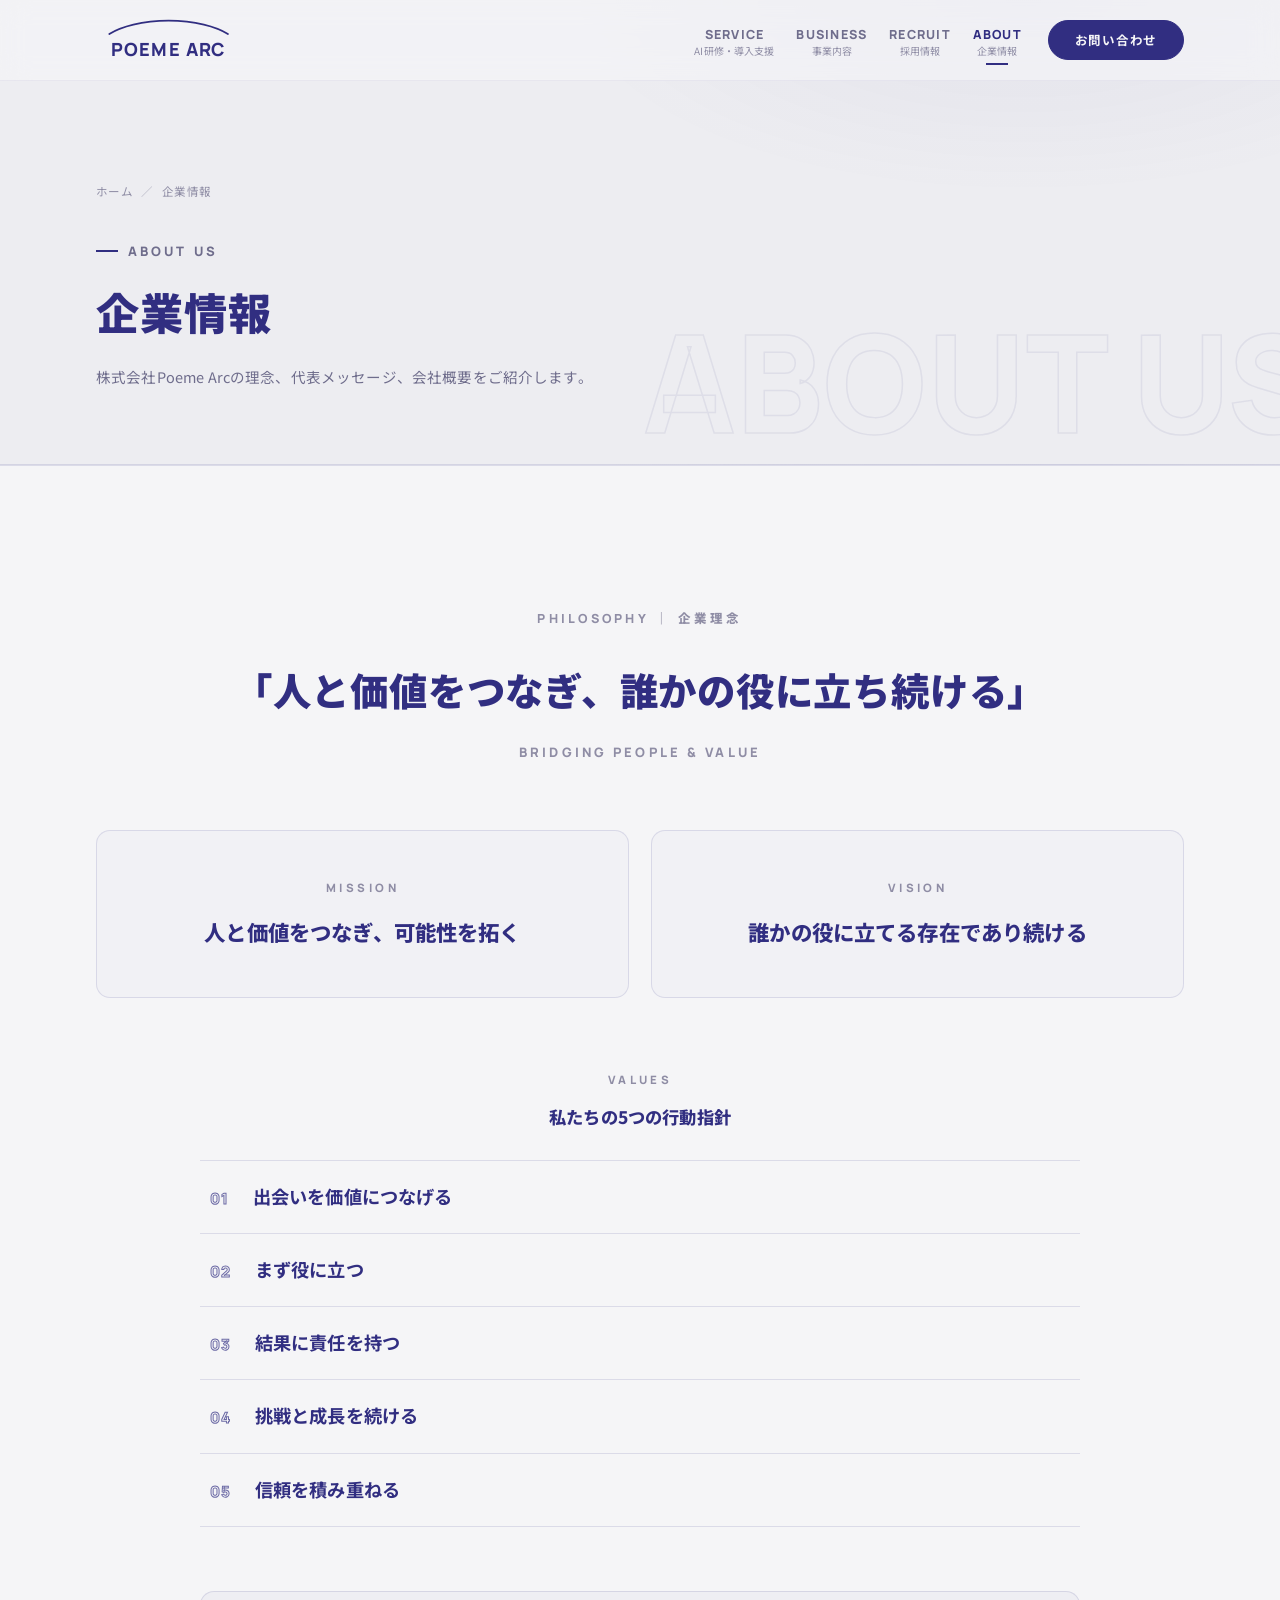
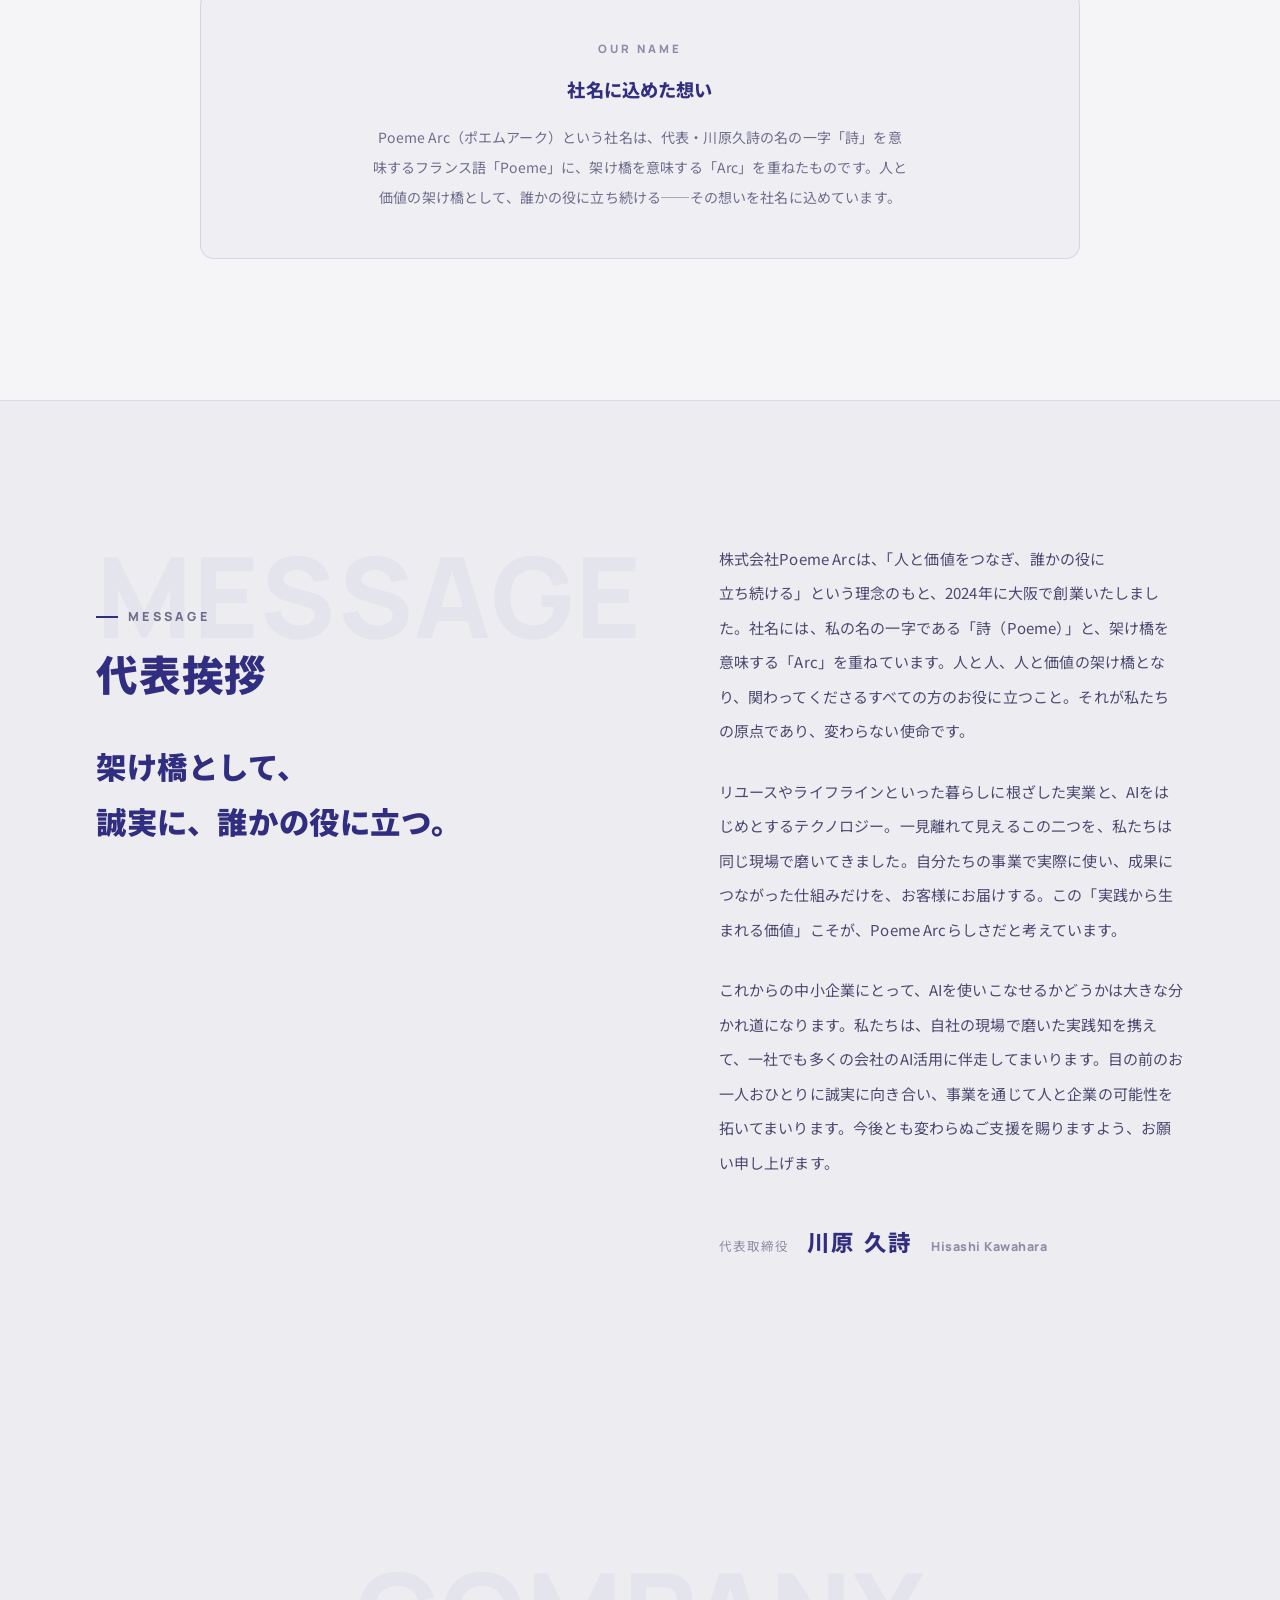
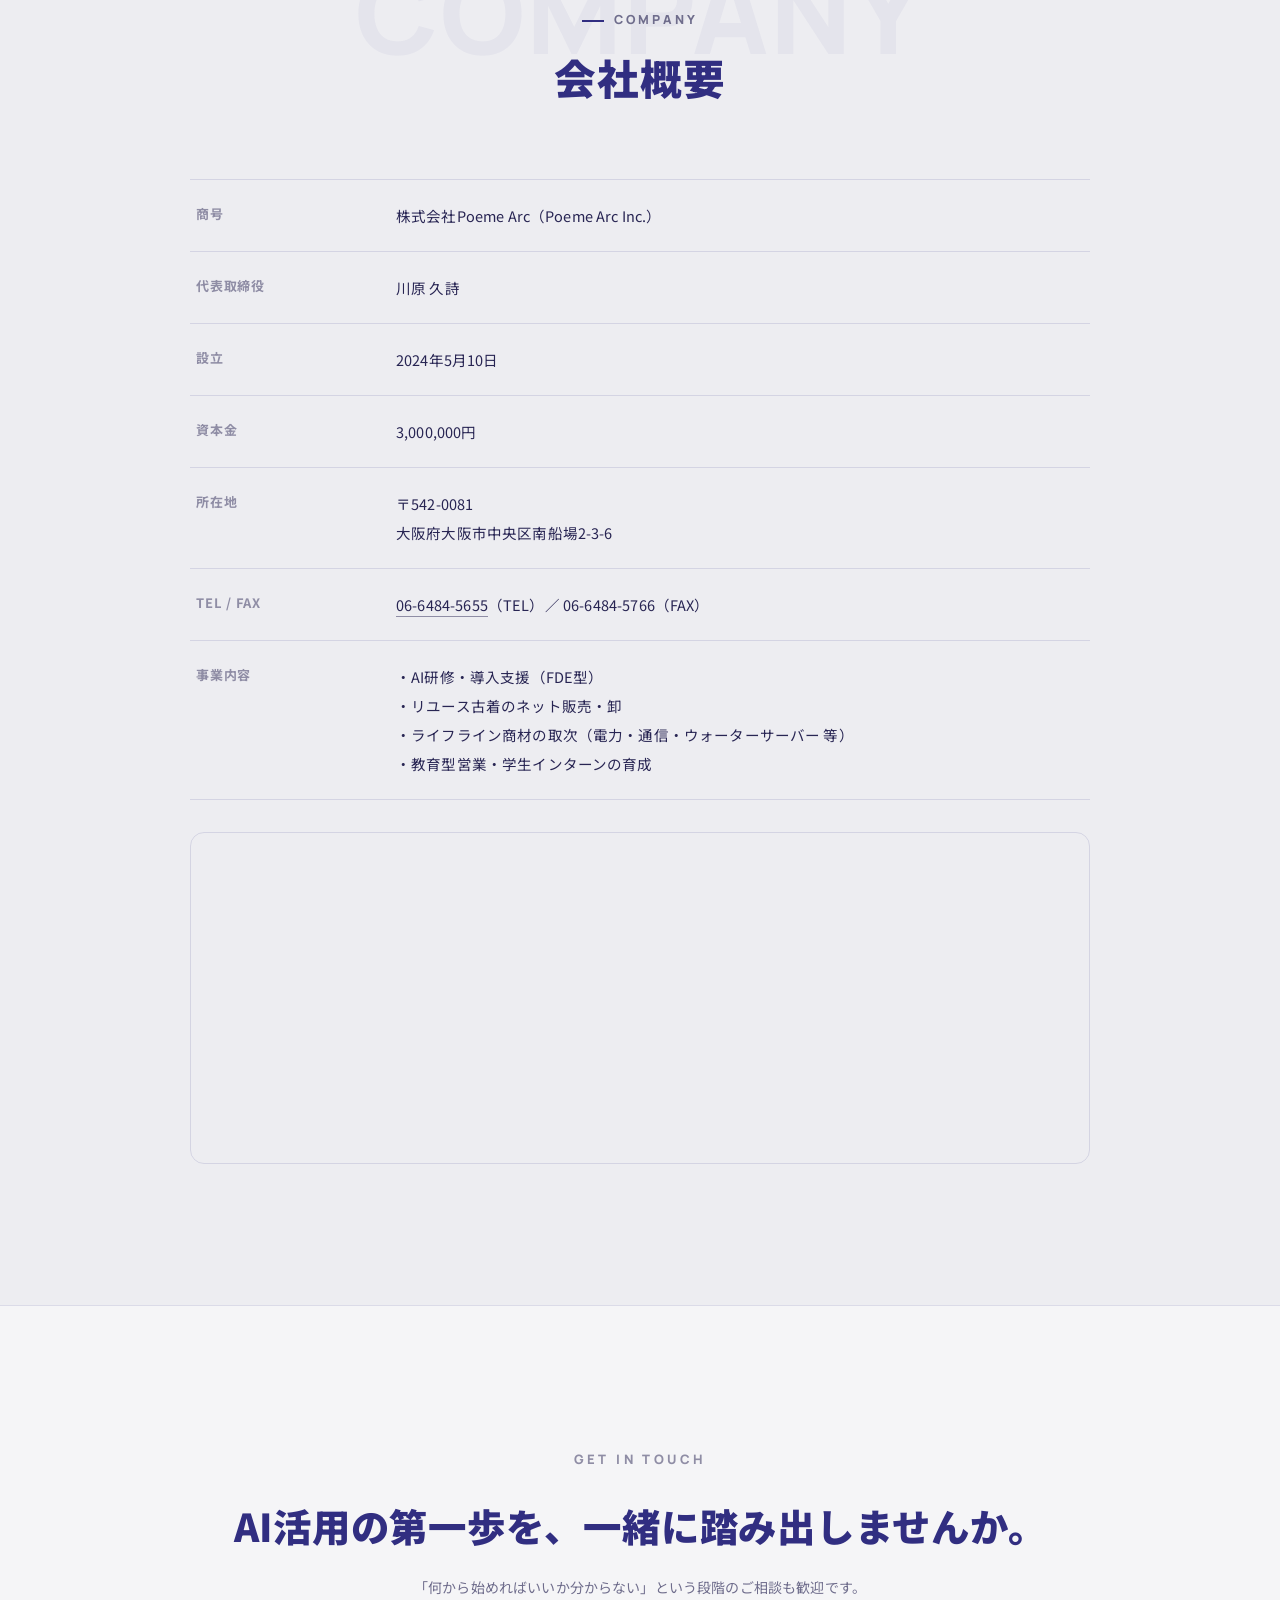
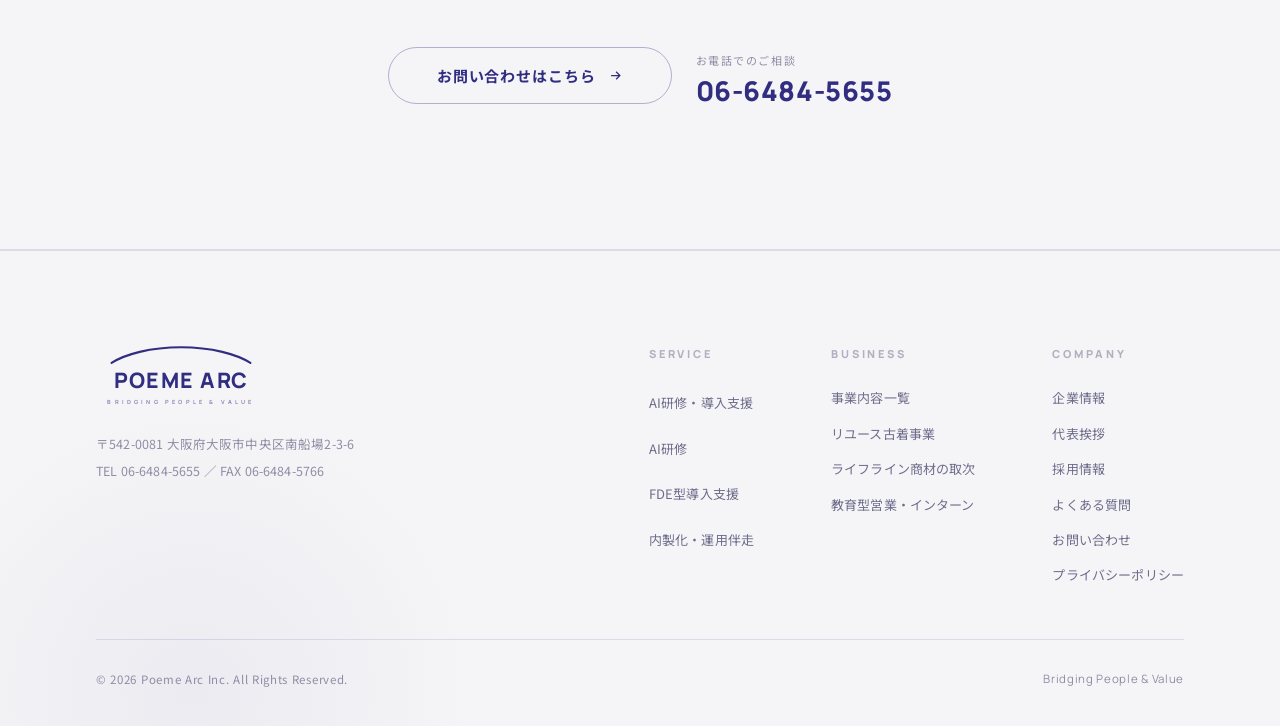
==== commit 5df05537: "feat: 建築事業（店舗内装）をサイトから削除 business-construction.html を削除し、リンクと記述を全ページから外した。 ・グローバルメニュー / モバイルメニュー / フ" ====
--- a/about.html
+++ b/about.html
@@ -5,11 +5,11 @@
   <meta name="viewport" content="width=device-width, initial-scale=1.0" />
   <meta name="theme-color" content="#ededf1" />
   <link rel="icon" type="image/svg+xml" href="assets/favicon.svg" />
+  <link rel="apple-touch-icon" href="assets/apple-touch-icon.png" />
 
   <title>企業情報｜株式会社Poeme Arc</title>
   <meta name="description" content="株式会社Poeme Arcの企業理念・代表挨拶・会社概要。理念「人と価値をつなぎ、誰かの役に立ち続ける」のもと、AIを軸とした事業を展開しています。" />
   <meta name="robots" content="index, follow" />
-  <!-- TODO: 公開先確定時に canonical / og:url / sitemap.xml / robots.txt のURLを一括変更 -->
   <link rel="canonical" href="https://poeme-arc.com/about.html" />
 
   <meta property="og:type" content="website" />
@@ -17,6 +17,12 @@
   <meta property="og:title" content="企業情報｜株式会社Poeme Arc" />
   <meta property="og:description" content="株式会社Poeme Arcの企業理念・代表挨拶・会社概要。理念「人と価値をつなぎ、誰かの役に立ち続ける」のもと、AIを軸とした事業を展開しています。" />
   <meta property="og:url" content="https://poeme-arc.com/about.html" />
+  <meta property="og:locale" content="ja_JP" />
+  <meta property="og:image" content="https://poeme-arc.com/assets/ogp.png" />
+  <meta property="og:image:width" content="1200" />
+  <meta property="og:image:height" content="630" />
+  <meta property="og:image:alt" content="株式会社Poeme Arc｜人と価値をつなぎ、誰かの役に立ち続ける。" />
+  <meta name="twitter:card" content="summary_large_image" />
 
   <link rel="preconnect" href="https://fonts.googleapis.com" />
   <link rel="preconnect" href="https://fonts.gstatic.com" crossorigin />
@@ -31,7 +37,7 @@
     "alternateName": "Poeme Arc Inc.",
     "url": "https://poeme-arc.com/",
     "slogan": "Bridging People & Value",
-    "description": "AI研修・FDE型導入支援を主軸に、リユース古着・ライフライン・教育型営業・店舗内装建築の5つの事業領域を多角的に展開する大阪の成長企業。",
+    "description": "AI研修・FDE型導入支援を主軸に、リユース古着・ライフライン・教育型営業の4つの事業領域を多角的に展開する大阪の成長企業。",
     "foundingDate": "2024-05-10",
     "founder": { "@type": "Person", "name": "川原久詩" },
     "telephone": "+81-6-6484-5655",
@@ -77,7 +83,6 @@
     <a href="business-reuse.html" class="m-link" data-menu-close><span class="en">—</span>リユース古着事業</a>
     <a href="business-lifeline.html" class="m-link" data-menu-close><span class="en">—</span>ライフライン商材の取次</a>
     <a href="business-education.html" class="m-link" data-menu-close><span class="en">—</span>教育型営業・インターン</a>
-    <a href="business-construction.html" class="m-link" data-menu-close><span class="en">—</span>建築事業（店舗内装）</a>
     <a href="recruit.html" class="m-link" data-menu-close><span class="en">04</span>採用情報</a>
     <a href="about.html" class="m-link" data-menu-close><span class="en">05</span>企業情報</a>
     <a href="faq.html" class="m-link" data-menu-close><span class="en">06</span>よくある質問</a>
@@ -182,7 +187,7 @@
             <dl><dt>資本金</dt><dd>3,000,000円</dd></dl>
             <dl><dt>所在地</dt><dd>〒542-0081<br>大阪府大阪市中央区南船場2-3-6</dd></dl>
             <dl><dt>TEL / FAX</dt><dd><a href="tel:0664845655">06-6484-5655</a>（TEL）／ 06-6484-5766（FAX）</dd></dl>
-            <dl><dt>事業内容</dt><dd>・<span class="nowrap">AI研修・導入支援</span>（<span class="nowrap">FDE型</span>）<br>・リユース古着のネット販売・卸<br>・ライフライン商材の取次（電力・通信・ウォーターサーバー 等）<br>・教育型営業・学生インターンの育成<br>・店舗内装の設計・施工（建築事業）</dd></dl>
+            <dl><dt>事業内容</dt><dd>・<span class="nowrap">AI研修・導入支援</span>（<span class="nowrap">FDE型</span>）<br>・リユース古着のネット販売・卸<br>・ライフライン商材の取次（電力・通信・ウォーターサーバー 等）<br>・教育型営業・学生インターンの育成</dd></dl>
           </div>
           <div class="map">
             <iframe src="https://www.google.com/maps?q=%E5%A4%A7%E9%98%AA%E5%BA%9C%E5%A4%A7%E9%98%AA%E5%B8%82%E4%B8%AD%E5%A4%AE%E5%8C%BA%E5%8D%97%E8%88%B9%E5%A0%B42-3-6&output=embed" title="株式会社Poeme Arc 所在地の地図" loading="lazy" referrerpolicy="no-referrer-when-downgrade"></iframe>
@@ -232,7 +237,6 @@
             <a href="business-reuse.html">リユース古着事業</a>
             <a href="business-lifeline.html">ライフライン商材の取次</a>
             <a href="business-education.html">教育型営業・インターン</a>
-            <a href="business-construction.html">建築事業（店舗内装）</a>
           </div>
           <div class="footer__col">
             <h4>Company</h4>
--- a/css/style.css
+++ b/css/style.css
@@ -24,12 +24,17 @@
   --gray-600: #6f6d8c;
   --gray-500: #8f8da5;
   --gray-400: #b1b0c1;
-  --line: rgba(49,46,129,.13);
-  --line-strong: rgba(49,46,129,.3);
-  --ghost: rgba(49,46,129,.045);
-  /* 旧ダークテーマから名称を継承: --white は現在ブランド藍、--dark は明るい帯色 */
-  --dark: #f5f5f7;
-  --white: #312e81;
+  --line: rgba(var(--accent-rgb),.13);
+  --line-strong: rgba(var(--accent-rgb),.3);
+  --ghost: rgba(var(--accent-rgb),.045);
+  /* --accent はブランド主色（藍）、--band は帯・パネルの下地。
+     dark テーマではこの2つが白と黒に入れ替わる。
+     *-rgb は rgba() で透明度を掛けるための分解値。 */
+  --accent: #312e81;
+  --accent-rgb: 49,46,129;
+  --band: #f5f5f7;
+  --band-rgb: 245,245,247;
+  --shadow-rgb: 28,26,50;
 
   --container: 1200px;
   --gutter: clamp(20px, 5vw, 56px);
@@ -55,12 +60,12 @@
   overflow-x: hidden;
 }
 body.is-locked { overflow: hidden; }
-::selection { background: #312e81; color: #f5f5f7; }
+::selection { background: var(--accent); color: var(--band); }
 
 .container { width: 100%; max-width: var(--container); margin-inline: auto; padding-inline: var(--gutter); }
 .section { padding-block: var(--section-y); position: relative; }
 .section--soft { background: var(--bg-soft); }
-.section--dark { background: var(--dark); position: relative; overflow: hidden; }
+.section--dark { background: var(--band); position: relative; overflow: hidden; }
 .en { font-family: var(--font-en); }
 .sp-only { display: none; }
 .nowrap { white-space: nowrap; }
@@ -78,7 +83,7 @@
 .field-card h3, .flow h3, .faq__q, .news-list .ttl {
   word-break: auto-phrase;
 }
-.blue { color: #312e81; border-bottom: 2px solid rgba(49,46,129,.5); }
+.blue { color: var(--accent); border-bottom: 2px solid rgba(var(--accent-rgb),.5); }
 
 /* ---------- Section head ---------- */
 .sec-head { position: relative; margin-bottom: clamp(48px, 6vw, 72px); }
@@ -103,7 +108,7 @@
   letter-spacing: .26em; text-transform: uppercase;
   color: var(--gray-600);
 }
-.sec-tag::before { content: ""; width: 22px; height: 2px; background: #312e81; }
+.sec-tag::before { content: ""; width: 22px; height: 2px; background: var(--accent); }
 .sec-title {
   position: relative;
   font-weight: 900;
@@ -111,7 +116,7 @@
   line-height: 1.45;
   letter-spacing: .02em;
   margin-top: 14px;
-  color: #312e81;
+  color: var(--accent);
 }
 .sec-lead { position: relative; max-width: 720px; margin-top: 22px; color: var(--gray-600); font-size: 15px; line-height: 2.15; }
 .sec-head--center .sec-lead { margin-inline: auto; }
@@ -120,38 +125,38 @@
 .btn {
   display: inline-flex; align-items: center; justify-content: center; gap: 12px;
   padding: 17px 38px;
-  background: #312e81;
-  color: #f5f5f7;
-  border: 1.5px solid #312e81;
+  background: var(--accent);
+  color: var(--band);
+  border: 1.5px solid var(--accent);
   border-radius: 100px;
   font-size: 14px; font-weight: 700; letter-spacing: .06em; line-height: 1;
   transition: transform .4s var(--ease), background .35s var(--ease), color .35s var(--ease), border-color .35s var(--ease), box-shadow .4s var(--ease);
 }
 .btn svg { transition: transform .4s var(--ease); }
-.btn:hover { transform: translateY(-2px); box-shadow: 0 14px 30px rgba(28,26,50,.5); }
+.btn:hover { transform: translateY(-2px); box-shadow: 0 14px 30px rgba(var(--shadow-rgb),.5); }
 .btn:hover svg { transform: translateX(4px); }
-.btn--ghost, .btn--light, .btn--outline-light { background: transparent; color: #312e81; border-color: rgba(49,46,129,.35); }
-.btn--ghost:hover, .btn--light:hover, .btn--outline-light:hover { border-color: #312e81; background: rgba(49,46,129,.06); box-shadow: none; }
+.btn--ghost, .btn--light, .btn--outline-light { background: transparent; color: var(--accent); border-color: rgba(var(--accent-rgb),.35); }
+.btn--ghost:hover, .btn--light:hover, .btn--outline-light:hover { border-color: var(--accent); background: rgba(var(--accent-rgb),.06); box-shadow: none; }
 .btn--lg { padding: 20px 48px; font-size: 15px; }
 
 /* ---------- Header ---------- */
 .header {
   position: fixed; inset: 0 0 auto 0; z-index: 100;
-  background: rgba(245,245,247,.62);
+  background: rgba(var(--band-rgb),.62);
   backdrop-filter: saturate(150%) blur(14px);
   -webkit-backdrop-filter: saturate(150%) blur(14px);
-  border-bottom: 1px solid rgba(49,46,129,.06);
+  border-bottom: 1px solid rgba(var(--accent-rgb),.06);
   transition: background .4s var(--ease), border-color .4s var(--ease);
 }
-.header.is-scrolled { background: rgba(245,245,247,.9); border-bottom-color: var(--line); }
+.header.is-scrolled { background: rgba(var(--band-rgb),.9); border-bottom-color: var(--line); }
 .header__inner { display: flex; align-items: center; justify-content: space-between; height: 80px; }
 
 .brand { display: inline-flex; align-items: center; gap: 11px; }
-.brand__logo { display: block; height: 46px; width: auto; color: #312e81; }
+.brand__logo { display: block; height: 46px; width: auto; color: var(--accent); }
 .footer .brand__logo--full { height: 68px; }
-.brand__mark { flex: none; width: 36px; height: 36px; display: grid; place-items: center; border-radius: 10px; background: #312e81; color: #f5f5f7; }
+.brand__mark { flex: none; width: 36px; height: 36px; display: grid; place-items: center; border-radius: 10px; background: var(--accent); color: var(--band); }
 .brand__mark svg { width: 21px; height: 21px; }
-.brand__text { font-family: var(--font-en); font-weight: 800; font-size: 21px; letter-spacing: .01em; line-height: 1.1; color: #312e81; }
+.brand__text { font-family: var(--font-en); font-weight: 800; font-size: 21px; letter-spacing: .01em; line-height: 1.1; color: var(--accent); }
 .brand__text small { display: block; font-family: var(--font-en); font-size: 8.5px; font-weight: 700; letter-spacing: .24em; color: var(--gray-500); text-transform: uppercase; margin-top: 3px; }
 
 .nav { display: flex; align-items: center; gap: clamp(14px, 2vw, 28px); }
@@ -159,20 +164,20 @@
 .nav__link { display: block; text-align: center; line-height: 1.25; padding: 4px 0; position: relative; }
 .nav__link .en { font-family: var(--font-en); font-size: 12.5px; font-weight: 800; letter-spacing: .1em; color: var(--gray-600); transition: color .3s var(--ease); }
 .nav__link .jp { display: block; font-size: 10px; color: var(--gray-500); margin-top: 2px; }
-.nav__link::after { content: ""; position: absolute; left: 50%; transform: translateX(-50%); bottom: -4px; width: 0; height: 2px; background: #312e81; transition: width .35s var(--ease); }
+.nav__link::after { content: ""; position: absolute; left: 50%; transform: translateX(-50%); bottom: -4px; width: 0; height: 2px; background: var(--accent); transition: width .35s var(--ease); }
 .nav__link:hover::after, .nav__link.is-active::after { width: 22px; }
-.nav__link:hover .en, .nav__link.is-active .en { color: #312e81; }
+.nav__link:hover .en, .nav__link.is-active .en { color: var(--accent); }
 .nav__cta { padding: 13px 26px; font-size: 12.5px; }
 
 .nav-toggle { display: none; width: 44px; height: 44px; position: relative; z-index: 120; }
-.nav-toggle span { position: absolute; left: 10px; right: 10px; height: 2px; background: #312e81; transition: transform .45s var(--ease); }
+.nav-toggle span { position: absolute; left: 10px; right: 10px; height: 2px; background: var(--accent); transition: transform .45s var(--ease); }
 .nav-toggle span:nth-child(1) { top: 17px; }
 .nav-toggle span:nth-child(2) { bottom: 17px; }
 body.menu-open .nav-toggle span:nth-child(1) { transform: translateY(4.5px) rotate(45deg); }
 body.menu-open .nav-toggle span:nth-child(2) { transform: translateY(-4.5px) rotate(-45deg); }
 
 .mobile-menu {
-  position: fixed; inset: 0; z-index: 110; background: #f5f5f7;
+  position: fixed; inset: 0; z-index: 110; background: var(--band);
   padding: 108px var(--gutter) 40px;
   display: flex; flex-direction: column;
   opacity: 0; visibility: hidden; transform: translateY(-8px);
@@ -180,7 +185,7 @@
   overflow-y: auto;
 }
 body.menu-open .mobile-menu { opacity: 1; visibility: visible; transform: none; }
-.mobile-menu a.m-link { display: flex; align-items: baseline; gap: 16px; padding: 15px 0; border-bottom: 1px solid var(--line); font-size: 16.5px; font-weight: 700; color: #312e81; }
+.mobile-menu a.m-link { display: flex; align-items: baseline; gap: 16px; padding: 15px 0; border-bottom: 1px solid var(--line); font-size: 16.5px; font-weight: 700; color: var(--accent); }
 .mobile-menu a.m-link .en { font-family: var(--font-en); font-size: 11.5px; font-weight: 800; color: var(--gray-500); letter-spacing: .1em; }
 .mobile-menu .m-foot { margin-top: auto; display: grid; gap: 12px; padding-top: 28px; }
 
@@ -191,7 +196,7 @@
   padding-bottom: clamp(90px, 11vw, 140px);
   overflow: hidden;
   background:
-    radial-gradient(ellipse 70% 55% at 78% 12%, rgba(49,46,129,.05) 0%, rgba(49,46,129,0) 60%),
+    radial-gradient(ellipse 70% 55% at 78% 12%, rgba(var(--accent-rgb),.05) 0%, rgba(var(--accent-rgb),0) 60%),
     var(--bg);
 }
 .hero__deco {
@@ -199,7 +204,7 @@
   font-family: var(--font-en); font-weight: 800;
   font-size: clamp(6rem, 16vw, 13rem); line-height: .95;
   color: transparent;
-  -webkit-text-stroke: 1.5px rgba(49,46,129,.08);
+  -webkit-text-stroke: 1.5px rgba(var(--accent-rgb),.08);
   text-transform: uppercase;
   pointer-events: none; user-select: none;
 }
@@ -216,18 +221,18 @@
   font-family: var(--font-en); font-size: 13px; font-weight: 800;
   letter-spacing: .22em; text-transform: uppercase; color: var(--gray-600);
 }
-.hero__eyebrow::before { content: ""; width: 34px; height: 2px; background: #312e81; }
+.hero__eyebrow::before { content: ""; width: 34px; height: 2px; background: var(--accent); }
 .hero__title {
   font-weight: 900;
   line-height: 1.32;
   letter-spacing: .015em;
   font-size: clamp(2.2rem, 5.8vw, 4.2rem);
   margin-top: 26px;
-  color: #312e81;
+  color: var(--accent);
 }
 .hero__title .stroke {
   color: transparent;
-  -webkit-text-stroke: 2px #312e81;
+  -webkit-text-stroke: 2px var(--accent);
 }
 .hero__sub {
   max-width: 680px; margin-top: 30px;
@@ -245,30 +250,30 @@
 }
 .scroll-badge svg { position: absolute; inset: 0; animation: spin 16s linear infinite; }
 .scroll-badge svg text { font-family: var(--font-en); font-size: 10.5px; font-weight: 700; letter-spacing: .28em; fill: var(--gray-500); text-transform: uppercase; }
-.scroll-badge .dot { font-size: 15px; color: #312e81; }
+.scroll-badge .dot { font-size: 15px; color: var(--accent); }
 @keyframes spin { to { transform: rotate(360deg); } }
 
 /* ---------- Marquee ---------- */
-.marquee { overflow: hidden; background: var(--dark); border-top: 1px solid var(--line); border-bottom: 1px solid var(--line); padding: 19px 0; }
+.marquee { overflow: hidden; background: var(--band); border-top: 1px solid var(--line); border-bottom: 1px solid var(--line); padding: 19px 0; }
 .marquee__track { display: flex; width: max-content; animation: marquee 30s linear infinite; }
 .marquee__seq { display: flex; align-items: center; flex: none; }
 .marquee__seq span {
   display: inline-flex; align-items: center;
   font-family: var(--font-en); font-weight: 800;
   font-size: clamp(1rem, 1.9vw, 1.3rem); letter-spacing: .16em; text-transform: uppercase;
-  color: #312e81; white-space: nowrap;
+  color: var(--accent); white-space: nowrap;
   padding-right: 56px;
 }
-.marquee__seq span::after { content: ""; width: 8px; height: 8px; border-radius: 50%; border: 1.5px solid #312e81; margin-left: 56px; }
+.marquee__seq span::after { content: ""; width: 8px; height: 8px; border-radius: 50%; border: 1.5px solid var(--accent); margin-left: 56px; }
 @keyframes marquee { to { transform: translateX(-50%); } }
 
 /* ---------- Stats ---------- */
-.stats-band { background: var(--dark); border-bottom: 1px solid var(--line); color: #312e81; padding-block: clamp(56px, 7vw, 88px); position: relative; overflow: hidden; }
+.stats-band { background: var(--band); border-bottom: 1px solid var(--line); color: var(--accent); padding-block: clamp(56px, 7vw, 88px); position: relative; overflow: hidden; }
 .stats-band::before {
   content: ""; position: absolute; inset: 0; opacity: .5;
   background-image:
-    linear-gradient(rgba(49,46,129,.04) 1px, transparent 1px),
-    linear-gradient(90deg, rgba(49,46,129,.04) 1px, transparent 1px);
+    linear-gradient(rgba(var(--accent-rgb),.04) 1px, transparent 1px),
+    linear-gradient(90deg, rgba(var(--accent-rgb),.04) 1px, transparent 1px);
   background-size: 52px 52px;
   pointer-events: none;
 }
@@ -276,7 +281,7 @@
 .stat { text-align: center; padding: 8px 12px; }
 .stat + .stat { border-left: 1px solid var(--line); }
 .stat__label { display: block; font-size: 12.5px; font-weight: 600; letter-spacing: .1em; color: var(--gray-600); }
-.stat__value { display: block; margin-top: 8px; font-family: var(--font-en); font-weight: 800; font-size: clamp(2.6rem, 5vw, 4rem); line-height: 1.1; letter-spacing: .01em; color: #312e81; }
+.stat__value { display: block; margin-top: 8px; font-family: var(--font-en); font-weight: 800; font-size: clamp(2.6rem, 5vw, 4rem); line-height: 1.1; letter-spacing: .01em; color: var(--accent); }
 .stat__value small { font-size: .42em; font-weight: 800; margin-left: 4px; letter-spacing: .06em; }
 .stat__note { display: block; margin-top: 4px; font-size: 11px; color: var(--gray-500); letter-spacing: .04em; }
 
@@ -285,12 +290,12 @@
 .news-list li { border-bottom: 1px solid var(--line); }
 .news-list li:first-child { border-top: 1px solid var(--line); }
 .news-list a, .news-list .row { display: grid; grid-template-columns: 110px 130px 1fr auto; gap: clamp(14px, 2.4vw, 32px); align-items: center; padding: 24px 8px; transition: background .3s var(--ease); }
-.news-list a:hover { background: rgba(49,46,129,.04); }
+.news-list a:hover { background: rgba(var(--accent-rgb),.04); }
 .news-list .date { font-family: var(--font-en); font-size: 14px; font-weight: 700; color: var(--gray-500); letter-spacing: .04em; }
-.news-list .tag { display: inline-grid; place-items: center; font-family: var(--font-en); font-size: 10.5px; font-weight: 800; letter-spacing: .12em; text-transform: uppercase; color: #312e81; border: 1px solid rgba(49,46,129,.4); border-radius: 100px; padding: 5px 0; text-align: center; }
+.news-list .tag { display: inline-grid; place-items: center; font-family: var(--font-en); font-size: 10.5px; font-weight: 800; letter-spacing: .12em; text-transform: uppercase; color: var(--accent); border: 1px solid rgba(var(--accent-rgb),.4); border-radius: 100px; padding: 5px 0; text-align: center; }
 .news-list .ttl { font-size: 15px; font-weight: 600; line-height: 1.8; color: var(--ink); }
 .news-list .arw { color: var(--gray-500); }
-.news-list a:hover .arw { color: #312e81; }
+.news-list a:hover .arw { color: var(--accent); }
 
 /* ---------- Feature ---------- */
 .feature { display: grid; grid-template-columns: 1.05fr 1fr; gap: clamp(40px, 6vw, 90px); align-items: center; }
@@ -299,21 +304,21 @@
   aspect-ratio: 5 / 4;
   border-radius: 18px;
   overflow: hidden;
-  background: linear-gradient(135deg, #f5f5f7 0%, #dfdfe6 100%);
+  background: linear-gradient(135deg, var(--band) 0%, #dfdfe6 100%);
   border: 1px solid var(--line);
-  color: #312e81;
+  color: var(--accent);
 }
 .feature__panel::before {
   content: ""; position: absolute; inset: 0; opacity: .5;
   background-image:
-    linear-gradient(rgba(49,46,129,.05) 1px, transparent 1px),
-    linear-gradient(90deg, rgba(49,46,129,.05) 1px, transparent 1px);
+    linear-gradient(rgba(var(--accent-rgb),.05) 1px, transparent 1px),
+    linear-gradient(90deg, rgba(var(--accent-rgb),.05) 1px, transparent 1px);
   background-size: 46px 46px;
 }
 .feature__panel::after {
   content: ""; position: absolute; right: -25%; bottom: -30%;
   width: 85%; aspect-ratio: 1; border-radius: 50%;
-  background: radial-gradient(circle, rgba(49,46,129,.12) 0%, rgba(49,46,129,0) 60%);
+  background: radial-gradient(circle, rgba(var(--accent-rgb),.12) 0%, rgba(var(--accent-rgb),0) 60%);
 }
 .feature__panel .big {
   position: absolute; left: 28px; bottom: 18px;
@@ -321,13 +326,13 @@
   font-size: clamp(2.4rem, 4.5vw, 3.8rem); line-height: 1; letter-spacing: .01em;
 }
 .feature__panel .icon { position: absolute; inset: 0; display: grid; place-items: center; }
-.feature__panel .icon svg { width: clamp(60px, 8vw, 88px); height: auto; color: rgba(49,46,129,.9); }
-.feature__body h3 { font-size: clamp(1.5rem, 2.8vw, 2rem); font-weight: 900; line-height: 1.5; letter-spacing: .02em; color: #312e81; }
+.feature__panel .icon svg { width: clamp(60px, 8vw, 88px); height: auto; color: rgba(var(--accent-rgb),.9); }
+.feature__body h3 { font-size: clamp(1.5rem, 2.8vw, 2rem); font-weight: 900; line-height: 1.5; letter-spacing: .02em; color: var(--accent); }
 .feature__body > p { margin-top: 18px; color: var(--gray-600); font-size: 15px; line-height: 2.15; }
 .feature__menu { margin-top: 26px; }
 .feature__menu li { display: flex; gap: 16px; align-items: baseline; padding: 15px 4px; border-bottom: 1px solid var(--line); }
 .feature__menu .no { flex: none; font-family: var(--font-en); font-weight: 800; font-size: 14px; color: var(--gray-500); letter-spacing: .06em; }
-.feature__menu .t { font-weight: 700; font-size: 15px; color: #312e81; }
+.feature__menu .t { font-weight: 700; font-size: 15px; color: var(--accent); }
 .feature__menu .d { display: block; font-weight: 400; font-size: 13px; color: var(--gray-600); margin-top: 2px; }
 
 /* ---------- Cards ---------- */
@@ -341,14 +346,14 @@
   overflow: hidden;
   transition: transform .45s var(--ease), border-color .45s var(--ease), background .45s var(--ease);
 }
-.card:hover { transform: translateY(-6px); border-color: rgba(49,46,129,.5); }
+.card:hover { transform: translateY(-6px); border-color: rgba(var(--accent-rgb),.5); }
 .card__no { font-family: var(--font-en); font-size: 14px; font-weight: 800; letter-spacing: .1em; color: var(--gray-500); }
-.card__icon { margin: 18px 0 2px; width: 52px; height: 52px; display: grid; place-items: center; border-radius: 12px; background: #312e81; color: #f5f5f7; }
+.card__icon { margin: 18px 0 2px; width: 52px; height: 52px; display: grid; place-items: center; border-radius: 12px; background: var(--accent); color: var(--band); }
 .card__icon svg { width: 25px; height: 25px; }
-.card h3 { font-size: 1.18rem; font-weight: 800; margin-top: 18px; line-height: 1.6; letter-spacing: .015em; color: #312e81; }
+.card h3 { font-size: 1.18rem; font-weight: 800; margin-top: 18px; line-height: 1.6; letter-spacing: .015em; color: var(--accent); }
 .card h3 span { display: inline-block; }
 .card p { color: var(--gray-600); font-size: 13.5px; line-height: 2; margin-top: 12px; }
-.card .card__link { margin-top: auto; padding-top: 20px; font-family: var(--font-en); font-size: 12.5px; font-weight: 800; letter-spacing: .08em; color: #312e81; display: inline-flex; align-items: center; gap: 8px; }
+.card .card__link { margin-top: auto; padding-top: 20px; font-family: var(--font-en); font-size: 12.5px; font-weight: 800; letter-spacing: .08em; color: var(--accent); display: inline-flex; align-items: center; gap: 8px; }
 
 /* ---------- Business rows ---------- */
 .biz-list { display: grid; }
@@ -373,29 +378,29 @@
   border: 1px solid var(--line);
 }
 .biz__visual--v2 { background: linear-gradient(135deg, #efeff2 0%, #d4d3dc 100%); }
-.biz__visual--v3 { background: linear-gradient(135deg, #f5f5f7 0%, #cccbd6 100%); }
+.biz__visual--v3 { background: linear-gradient(135deg, var(--band) 0%, #cccbd6 100%); }
 .biz__visual--v4 { background: linear-gradient(135deg, #ececf0 0%, #c3c2cf 100%); }
 .biz__visual::before {
   content: ""; position: absolute; inset: 0; opacity: .5;
   background-image:
-    linear-gradient(rgba(49,46,129,.05) 1px, transparent 1px),
-    linear-gradient(90deg, rgba(49,46,129,.05) 1px, transparent 1px);
+    linear-gradient(rgba(var(--accent-rgb),.05) 1px, transparent 1px),
+    linear-gradient(90deg, rgba(var(--accent-rgb),.05) 1px, transparent 1px);
   background-size: 44px 44px;
 }
 .biz__visual::after {
   content: ""; position: absolute; right: -22%; bottom: -32%;
   width: 80%; aspect-ratio: 1; border-radius: 50%;
-  background: radial-gradient(circle, rgba(49,46,129,.1) 0%, rgba(49,46,129,0) 60%);
+  background: radial-gradient(circle, rgba(var(--accent-rgb),.1) 0%, rgba(var(--accent-rgb),0) 60%);
 }
 .biz__visual .num {
   position: absolute; right: 26px; top: 10px;
   font-family: var(--font-en);
   font-size: clamp(5.5rem, 9vw, 8rem);
   font-weight: 800; line-height: 1;
-  color: rgba(49,46,129,.08);
+  color: rgba(var(--accent-rgb),.08);
 }
 .biz__visual .icon { position: absolute; inset: 0; display: grid; place-items: center; }
-.biz__visual .icon svg { width: clamp(54px, 7vw, 74px); height: auto; color: rgba(49,46,129,.9); }
+.biz__visual .icon svg { width: clamp(54px, 7vw, 74px); height: auto; color: rgba(var(--accent-rgb),.9); }
 .biz__visual .tag {
   position: absolute; left: 26px; bottom: 20px;
   font-family: var(--font-en); font-size: 11px; font-weight: 800;
@@ -403,9 +408,9 @@
 }
 
 .biz__no { font-family: var(--font-en); font-size: 14px; font-weight: 800; color: var(--gray-500); letter-spacing: .12em; }
-.biz__no::after { content: ""; display: inline-block; width: 44px; height: 2px; background: rgba(49,46,129,.4); margin-left: 14px; vertical-align: middle; }
-.biz__title { font-size: clamp(1.45rem, 2.6vw, 1.9rem); font-weight: 900; letter-spacing: .02em; line-height: 1.55; margin-top: 16px; color: #312e81; }
-.biz__catch { font-size: clamp(1rem, 1.6vw, 1.14rem); font-weight: 800; color: #312e81; letter-spacing: .02em; margin-top: 16px; border-left: 3px solid #312e81; padding-left: 14px; }
+.biz__no::after { content: ""; display: inline-block; width: 44px; height: 2px; background: rgba(var(--accent-rgb),.4); margin-left: 14px; vertical-align: middle; }
+.biz__title { font-size: clamp(1.45rem, 2.6vw, 1.9rem); font-weight: 900; letter-spacing: .02em; line-height: 1.55; margin-top: 16px; color: var(--accent); }
+.biz__catch { font-size: clamp(1rem, 1.6vw, 1.14rem); font-weight: 800; color: var(--accent); letter-spacing: .02em; margin-top: 16px; border-left: 3px solid var(--accent); padding-left: 14px; }
 .biz__text { color: var(--gray-600); font-size: 14.5px; line-height: 2.15; margin-top: 14px; }
 .biz__points { margin-top: 24px; }
 .biz__points li {
@@ -414,7 +419,7 @@
   border-bottom: 1px solid var(--line);
   font-size: 14px; font-weight: 600; color: var(--ink);
 }
-.biz__points li::before { content: ""; flex: none; width: 7px; height: 7px; border: 1.5px solid #312e81; transform: rotate(45deg) translateY(-1px); }
+.biz__points li::before { content: ""; flex: none; width: 7px; height: 7px; border: 1.5px solid var(--accent); transform: rotate(45deg) translateY(-1px); }
 
 /* ---------- Strength ---------- */
 .strengths { display: grid; grid-template-columns: repeat(3, 1fr); gap: 22px; }
@@ -423,14 +428,14 @@
   background: var(--bg-panel); border: 1px solid var(--line); border-radius: var(--radius);
   transition: border-color .4s var(--ease);
 }
-.strength:hover { border-color: rgba(49,46,129,.4); }
-.strength__no { font-family: var(--font-en); font-size: clamp(2.2rem, 3.6vw, 3rem); font-weight: 800; line-height: 1; color: transparent; -webkit-text-stroke: 1.5px rgba(49,46,129,.6); }
-.strength h3 { font-size: 1.15rem; font-weight: 800; line-height: 1.7; letter-spacing: .015em; margin-top: 18px; color: #312e81; }
-.strength h3::after { content: ""; display: block; width: 38px; height: 2px; background: #312e81; margin-top: 16px; }
+.strength:hover { border-color: rgba(var(--accent-rgb),.4); }
+.strength__no { font-family: var(--font-en); font-size: clamp(2.2rem, 3.6vw, 3rem); font-weight: 800; line-height: 1; color: transparent; -webkit-text-stroke: 1.5px rgba(var(--accent-rgb),.6); }
+.strength h3 { font-size: 1.15rem; font-weight: 800; line-height: 1.7; letter-spacing: .015em; margin-top: 18px; color: var(--accent); }
+.strength h3::after { content: ""; display: block; width: 38px; height: 2px; background: var(--accent); margin-top: 16px; }
 .strength p { margin-top: 16px; color: var(--gray-600); font-size: 14px; line-height: 2.1; }
 
 /* ---------- Field cards ---------- */
-.fields { display: grid; grid-template-columns: repeat(2, 1fr); gap: 22px; }
+.fields { display: grid; grid-template-columns: repeat(3, 1fr); gap: 22px; }
 .field-card {
   position: relative;
   display: flex; flex-direction: column;
@@ -438,7 +443,7 @@
   padding: clamp(28px, 3vw, 38px);
   border-radius: var(--radius);
   overflow: hidden;
-  color: #312e81;
+  color: var(--accent);
   background: var(--bg-panel);
   border: 1px solid var(--line);
   transition: transform .45s var(--ease), border-color .45s var(--ease);
@@ -446,20 +451,20 @@
 .field-card::after {
   content: ""; position: absolute; right: -28%; top: -28%;
   width: 80%; aspect-ratio: 1; border-radius: 50%;
-  background: radial-gradient(circle, rgba(49,46,129,.07) 0%, rgba(49,46,129,0) 60%);
+  background: radial-gradient(circle, rgba(var(--accent-rgb),.07) 0%, rgba(var(--accent-rgb),0) 60%);
   pointer-events: none;
 }
-.field-card:hover { transform: translateY(-6px); border-color: rgba(49,46,129,.5); }
+.field-card:hover { transform: translateY(-6px); border-color: rgba(var(--accent-rgb),.5); }
 .field-card__en { font-family: var(--font-en); font-size: 11px; font-weight: 800; letter-spacing: .22em; text-transform: uppercase; color: var(--gray-500); }
-.field-card h3 { font-size: 1.24rem; font-weight: 800; line-height: 1.6; margin-top: 14px; color: #312e81; }
+.field-card h3 { font-size: 1.24rem; font-weight: 800; line-height: 1.6; margin-top: 14px; color: var(--accent); }
 .field-card p { margin-top: 12px; font-size: 13px; line-height: 2; color: var(--gray-600); }
-.field-card .card__link { margin-top: auto; padding-top: 20px; font-family: var(--font-en); font-size: 12.5px; font-weight: 800; letter-spacing: .08em; color: #312e81; display: inline-flex; align-items: center; gap: 8px; }
+.field-card .card__link { margin-top: auto; padding-top: 20px; font-family: var(--font-en); font-size: 12.5px; font-weight: 800; letter-spacing: .08em; color: var(--accent); display: inline-flex; align-items: center; gap: 8px; }
 
 /* ---------- Recruit band（白反転） ---------- */
 .recruit-band {
   position: relative;
-  background: #312e81;
-  color: #f5f5f7;
+  background: var(--accent);
+  color: var(--band);
   border-radius: 20px;
   padding: clamp(48px, 6vw, 84px) clamp(28px, 5vw, 80px);
   overflow: hidden;
@@ -468,15 +473,15 @@
 .recruit-band::before {
   content: ""; position: absolute; inset: 0; opacity: .5;
   background-image:
-    linear-gradient(rgba(28,26,50,.04) 1px, transparent 1px),
-    linear-gradient(90deg, rgba(28,26,50,.04) 1px, transparent 1px);
+    linear-gradient(rgba(var(--shadow-rgb),.04) 1px, transparent 1px),
+    linear-gradient(90deg, rgba(var(--shadow-rgb),.04) 1px, transparent 1px);
   background-size: 48px 48px;
 }
 .recruit-band__en { position: relative; font-family: var(--font-en); font-size: 12.5px; font-weight: 800; letter-spacing: .26em; text-transform: uppercase; color: #9f9eb2; }
-.recruit-band__title { position: relative; font-weight: 900; font-size: clamp(1.5rem, 3vw, 2.3rem); line-height: 1.6; margin-top: 14px; color: #f5f5f7; }
+.recruit-band__title { position: relative; font-weight: 900; font-size: clamp(1.5rem, 3vw, 2.3rem); line-height: 1.6; margin-top: 14px; color: var(--band); }
 .recruit-band__text { position: relative; margin-top: 12px; font-size: 14px; color: #bab9c8; line-height: 2.05; }
 .recruit-band__action { position: relative; }
-.recruit-band .btn--light { background: #f5f5f7; color: #312e81; border-color: #f5f5f7; }
+.recruit-band .btn--light { background: var(--band); color: var(--accent); border-color: var(--band); }
 .recruit-band .btn--light:hover { background: #dcdbe3; border-color: #dcdbe3; }
 
 /* ---------- Page hero ---------- */
@@ -485,7 +490,7 @@
   padding-top: clamp(140px, 16vw, 180px);
   padding-bottom: clamp(44px, 6vw, 72px);
   background:
-    radial-gradient(ellipse 60% 70% at 80% 0%, rgba(49,46,129,.05) 0%, rgba(49,46,129,0) 60%),
+    radial-gradient(ellipse 60% 70% at 80% 0%, rgba(var(--accent-rgb),.05) 0%, rgba(var(--accent-rgb),0) 60%),
     var(--bg);
   overflow: hidden;
   border-bottom: 1px solid var(--line);
@@ -494,31 +499,31 @@
   position: absolute; right: clamp(-60px, -3vw, -14px); bottom: 8px;
   font-family: var(--font-en); font-weight: 800;
   font-size: clamp(4rem, 11vw, 8.5rem); line-height: 1;
-  color: transparent; -webkit-text-stroke: 1.5px rgba(49,46,129,.08);
+  color: transparent; -webkit-text-stroke: 1.5px rgba(var(--accent-rgb),.08);
   text-transform: uppercase;
   pointer-events: none; user-select: none;
 }
 .page-hero .container { position: relative; z-index: 1; }
 .page-hero__en { font-family: var(--font-en); font-size: 13px; font-weight: 800; letter-spacing: .24em; text-transform: uppercase; color: var(--gray-600); display: inline-flex; align-items: center; gap: 10px; }
-.page-hero__en::before { content: ""; width: 22px; height: 2px; background: #312e81; }
-.page-hero__title { font-weight: 900; font-size: clamp(1.8rem, 4vw, 2.7rem); letter-spacing: .02em; line-height: 1.45; margin-top: 16px; color: #312e81; }
+.page-hero__en::before { content: ""; width: 22px; height: 2px; background: var(--accent); }
+.page-hero__title { font-weight: 900; font-size: clamp(1.8rem, 4vw, 2.7rem); letter-spacing: .02em; line-height: 1.45; margin-top: 16px; color: var(--accent); }
 .page-hero__lead { max-width: 760px; margin-top: 18px; color: var(--gray-600); font-size: 14.5px; line-height: 2.15; }
 
 .breadcrumb { display: flex; flex-wrap: wrap; gap: 8px; font-size: 11.5px; color: var(--gray-500); letter-spacing: .04em; margin-bottom: clamp(18px, 3vw, 28px); }
-.breadcrumb a:hover { color: #312e81; }
+.breadcrumb a:hover { color: var(--accent); }
 .breadcrumb .sep { color: var(--gray-400); }
 
 /* ---------- Intro ---------- */
 .intro { text-align: center; max-width: 800px; margin-inline: auto; }
-.intro h2 { font-weight: 900; font-size: clamp(1.5rem, 3vw, 2.1rem); line-height: 1.6; letter-spacing: .02em; color: #312e81; }
+.intro h2 { font-weight: 900; font-size: clamp(1.5rem, 3vw, 2.1rem); line-height: 1.6; letter-spacing: .02em; color: var(--accent); }
 .intro p { margin-top: 26px; color: var(--gray-700); line-height: 2.25; font-size: 15px; text-align: left; }
 
 /* ---------- Quote ---------- */
 .quote {
   max-width: 860px; margin-inline: auto; text-align: center;
-  font-weight: 900; font-size: clamp(1.3rem, 2.8vw, 2rem); line-height: 1.8; letter-spacing: .04em; color: #312e81;
-}
-.quote::before, .quote::after { content: ""; display: block; width: 44px; height: 2px; background: #312e81; margin: 26px auto; }
+  font-weight: 900; font-size: clamp(1.3rem, 2.8vw, 2rem); line-height: 1.8; letter-spacing: .04em; color: var(--accent);
+}
+.quote::before, .quote::after { content: ""; display: block; width: 44px; height: 2px; background: var(--accent); margin: 26px auto; }
 
 /* ---------- Flow ---------- */
 .flow { max-width: 840px; margin-inline: auto; }
@@ -529,11 +534,11 @@
 .flow .no {
   position: relative; z-index: 1;
   width: 54px; height: 54px; display: grid; place-items: center;
-  border-radius: 50%; background: var(--bg); color: #312e81;
-  border: 1.5px solid #312e81;
+  border-radius: 50%; background: var(--bg); color: var(--accent);
+  border: 1.5px solid var(--accent);
   font-family: var(--font-en); font-size: 1.05rem; font-weight: 800;
 }
-.flow h3 { font-size: 1.08rem; font-weight: 800; letter-spacing: .015em; line-height: 1.6; padding-top: 12px; color: #312e81; }
+.flow h3 { font-size: 1.08rem; font-weight: 800; letter-spacing: .015em; line-height: 1.6; padding-top: 12px; color: var(--accent); }
 .flow p { margin-top: 8px; font-size: 14px; color: var(--gray-600); line-height: 2.05; }
 
 /* ---------- Target ---------- */
@@ -544,7 +549,7 @@
   background: var(--bg-panel); border: 1px solid var(--line); border-radius: var(--radius-sm);
   font-size: 14.5px; font-weight: 600; line-height: 1.9; color: var(--ink);
 }
-.target li svg { flex: none; width: 22px; height: 22px; margin-top: 3px; color: #f5f5f7; background: #312e81; border-radius: 50%; padding: 4px; }
+.target li svg { flex: none; width: 22px; height: 22px; margin-top: 3px; color: var(--band); background: var(--accent); border-radius: 50%; padding: 4px; }
 
 /* ---------- Next nav ---------- */
 .next-nav { display: grid; grid-template-columns: 1fr 1fr; gap: 20px; max-width: 920px; margin-inline: auto; }
@@ -553,18 +558,18 @@
   border: 1px solid var(--line); border-radius: var(--radius); background: var(--bg-panel);
   transition: border-color .4s var(--ease), transform .4s var(--ease);
 }
-.next-nav a:hover { transform: translateY(-3px); border-color: rgba(49,46,129,.5); }
+.next-nav a:hover { transform: translateY(-3px); border-color: rgba(var(--accent-rgb),.5); }
 .next-nav .dir { font-family: var(--font-en); font-size: 11px; font-weight: 800; letter-spacing: .22em; color: var(--gray-500); text-transform: uppercase; }
-.next-nav .ttl { display: block; margin-top: 10px; font-size: 1.08rem; font-weight: 800; letter-spacing: .015em; color: #312e81; }
+.next-nav .ttl { display: block; margin-top: 10px; font-size: 1.08rem; font-weight: 800; letter-spacing: .015em; color: var(--accent); }
 
 /* ---------- FAQ ---------- */
 .faq { max-width: 880px; margin-inline: auto; }
 .faq__item { background: var(--bg-panel); border: 1px solid var(--line); border-radius: var(--radius-sm); margin-bottom: 14px; overflow: hidden; transition: border-color .3s var(--ease); }
-.faq__item.is-open, .faq__item:hover { border-color: rgba(49,46,129,.35); }
+.faq__item.is-open, .faq__item:hover { border-color: rgba(var(--accent-rgb),.35); }
 .faq__q { width: 100%; display: flex; align-items: center; gap: 16px; padding: 21px 24px; text-align: left; font-size: clamp(.96rem, 1.3vw, 1.04rem); font-weight: 700; line-height: 1.65; color: var(--ink); }
-.faq__q .qm { font-family: var(--font-en); font-weight: 800; font-size: 1.05rem; flex: none; color: #312e81; }
-.faq__toggle { margin-left: auto; flex: none; width: 26px; height: 26px; position: relative; border: 1px solid rgba(49,46,129,.35); border-radius: 50%; }
-.faq__toggle::before, .faq__toggle::after { content: ""; position: absolute; top: 50%; left: 50%; width: 10px; height: 1.5px; background: #312e81; transform: translate(-50%,-50%); transition: transform .4s var(--ease); }
+.faq__q .qm { font-family: var(--font-en); font-weight: 800; font-size: 1.05rem; flex: none; color: var(--accent); }
+.faq__toggle { margin-left: auto; flex: none; width: 26px; height: 26px; position: relative; border: 1px solid rgba(var(--accent-rgb),.35); border-radius: 50%; }
+.faq__toggle::before, .faq__toggle::after { content: ""; position: absolute; top: 50%; left: 50%; width: 10px; height: 1.5px; background: var(--accent); transform: translate(-50%,-50%); transition: transform .4s var(--ease); }
 .faq__toggle::after { transform: translate(-50%,-50%) rotate(90deg); }
 .faq__item.is-open .faq__toggle::after { transform: translate(-50%,-50%) rotate(0); }
 .faq__a { overflow: hidden; height: 0; transition: height .45s var(--ease); }
@@ -572,15 +577,15 @@
 
 .faq-cat { max-width: 880px; margin-inline: auto; }
 .faq-cat + .faq-cat { margin-top: clamp(40px, 5vw, 58px); }
-.faq-cat h3 { font-size: 1.12rem; font-weight: 800; letter-spacing: .015em; margin-bottom: 16px; display: flex; align-items: center; gap: 12px; color: #312e81; }
+.faq-cat h3 { font-size: 1.12rem; font-weight: 800; letter-spacing: .015em; margin-bottom: 16px; display: flex; align-items: center; gap: 12px; color: var(--accent); }
 .faq-cat h3 .en { font-family: var(--font-en); font-size: 11.5px; font-weight: 800; letter-spacing: .18em; text-transform: uppercase; color: var(--gray-500); }
-.faq-cat h3::before { content: ""; width: 20px; height: 2px; background: #312e81; }
+.faq-cat h3::before { content: ""; width: 20px; height: 2px; background: var(--accent); }
 
 /* ---------- Philosophy（dark） ---------- */
 .section--dark { border-top: 1px solid var(--line); border-bottom: 1px solid var(--line); }
 .creed { text-align: center; max-width: 880px; margin-inline: auto; position: relative; z-index: 1; }
 .creed__label { font-family: var(--font-en); font-size: 12.5px; font-weight: 800; letter-spacing: .26em; text-transform: uppercase; color: var(--gray-500); }
-.creed__jp { font-weight: 900; font-size: clamp(1.55rem, 3.2vw, 2.4rem); line-height: 1.7; letter-spacing: .02em; margin-top: 26px; color: #312e81; }
+.creed__jp { font-weight: 900; font-size: clamp(1.55rem, 3.2vw, 2.4rem); line-height: 1.7; letter-spacing: .02em; margin-top: 26px; color: var(--accent); }
 .creed__en { font-family: var(--font-en); margin-top: 18px; font-size: 13px; font-weight: 800; letter-spacing: .24em; text-transform: uppercase; color: var(--gray-500); }
 
 .mvv { display: grid; grid-template-columns: 1fr 1fr; gap: 22px; margin-top: clamp(44px, 5.5vw, 64px); position: relative; z-index: 1; }
@@ -589,50 +594,50 @@
   border: 1px solid var(--line);
   border-radius: var(--radius);
   text-align: center;
-  background: rgba(49,46,129,.02);
+  background: rgba(var(--accent-rgb),.02);
 }
 .mvv__label { font-family: var(--font-en); font-size: 11.5px; font-weight: 800; letter-spacing: .3em; color: var(--gray-500); }
-.mvv__text { margin-top: 14px; font-size: clamp(1.08rem, 1.8vw, 1.34rem); font-weight: 800; line-height: 1.75; color: #312e81; }
+.mvv__text { margin-top: 14px; font-size: clamp(1.08rem, 1.8vw, 1.34rem); font-weight: 800; line-height: 1.75; color: var(--accent); }
 
 .values { max-width: 880px; margin: clamp(44px, 5.5vw, 64px) auto 0; position: relative; z-index: 1; }
 .values__head { text-align: center; margin-bottom: 26px; }
 .values__head .en { font-family: var(--font-en); font-size: 11.5px; font-weight: 800; letter-spacing: .3em; color: var(--gray-500); text-transform: uppercase; }
-.values__head .jp { display: block; margin-top: 8px; font-size: 1.08rem; font-weight: 800; color: #312e81; }
+.values__head .jp { display: block; margin-top: 8px; font-size: 1.08rem; font-weight: 800; color: var(--accent); }
 .values li { display: flex; align-items: baseline; gap: 24px; padding: 20px 10px; border-top: 1px solid var(--line); }
 .values li:last-child { border-bottom: 1px solid var(--line); }
-.values .no { flex: none; font-family: var(--font-en); font-size: 15px; font-weight: 800; letter-spacing: .06em; color: transparent; -webkit-text-stroke: 1px rgba(49,46,129,.7); }
-.values .txt { font-size: clamp(1rem, 1.5vw, 1.14rem); font-weight: 700; line-height: 1.75; color: #312e81; }
+.values .no { flex: none; font-family: var(--font-en); font-size: 15px; font-weight: 800; letter-spacing: .06em; color: transparent; -webkit-text-stroke: 1px rgba(var(--accent-rgb),.7); }
+.values .txt { font-size: clamp(1rem, 1.5vw, 1.14rem); font-weight: 700; line-height: 1.75; color: var(--accent); }
 
 .origin {
   max-width: 880px;
   margin: clamp(44px, 5.5vw, 64px) auto 0;
   padding: clamp(28px, 3.6vw, 48px);
-  background: rgba(49,46,129,.03);
+  background: rgba(var(--accent-rgb),.03);
   border: 1px solid var(--line);
   border-radius: var(--radius);
   text-align: center;
   position: relative; z-index: 1;
 }
 .origin__label { font-family: var(--font-en); font-size: 11.5px; font-weight: 800; letter-spacing: .26em; color: var(--gray-500); text-transform: uppercase; }
-.origin__title { margin-top: 12px; font-size: 1.14rem; font-weight: 800; color: #312e81; }
+.origin__title { margin-top: 12px; font-size: 1.14rem; font-weight: 800; color: var(--accent); }
 .origin__text { margin-top: 14px; font-size: 14px; color: var(--gray-600); line-height: 2.15; }
 
 /* ---------- Message ---------- */
 .message { display: grid; grid-template-columns: 0.85fr 1.35fr; gap: clamp(44px, 6vw, 88px); align-items: start; }
 .message__head .sec-head { margin-bottom: 0; }
-.message__title { font-weight: 900; font-size: clamp(1.45rem, 2.6vw, 1.9rem); line-height: 1.8; letter-spacing: .02em; margin-top: clamp(24px, 3vw, 36px); color: #312e81; }
+.message__title { font-weight: 900; font-size: clamp(1.45rem, 2.6vw, 1.9rem); line-height: 1.8; letter-spacing: .02em; margin-top: clamp(24px, 3vw, 36px); color: var(--accent); }
 .message__body p { color: var(--gray-700); font-size: 15px; line-height: 2.3; }
 .message__body p + p { margin-top: 26px; }
 .sign { margin-top: 40px; display: flex; align-items: baseline; gap: 18px; }
 .sign__role { font-size: 12.5px; color: var(--gray-500); letter-spacing: .08em; }
-.sign__name { font-size: 1.4rem; font-weight: 800; letter-spacing: .12em; color: #312e81; }
+.sign__name { font-size: 1.4rem; font-weight: 800; letter-spacing: .12em; color: var(--accent); }
 .sign__en { font-family: var(--font-en); font-size: 12.5px; font-weight: 800; color: var(--gray-500); letter-spacing: .04em; }
 
 /* ---------- History ---------- */
 .history { max-width: 800px; margin-inline: auto; }
 .history li { display: grid; grid-template-columns: 175px 1fr; gap: clamp(20px, 4vw, 44px); align-items: baseline; padding: 26px 6px; border-bottom: 1px solid var(--line); }
 .history li:first-child { border-top: 1px solid var(--line); }
-.history .year { font-family: var(--font-en); font-size: 1.55rem; font-weight: 800; letter-spacing: .015em; line-height: 1.2; color: #312e81; }
+.history .year { font-family: var(--font-en); font-size: 1.55rem; font-weight: 800; letter-spacing: .015em; line-height: 1.2; color: var(--accent); }
 .history .year small { display: block; font-family: var(--font-en); font-size: 10px; font-weight: 800; letter-spacing: .22em; color: var(--gray-500); text-transform: uppercase; margin-top: 4px; }
 .history .desc { font-size: 14.5px; line-height: 2.05; color: var(--gray-700); }
 
@@ -649,12 +654,12 @@
 /* ---------- CTA band ---------- */
 .cta-band { text-align: center; }
 .cta-band__en { font-family: var(--font-en); font-size: 13px; font-weight: 800; letter-spacing: .26em; text-transform: uppercase; color: var(--gray-500); position: relative; z-index: 1; }
-.cta-band__title { font-weight: 900; font-size: clamp(1.5rem, 3.2vw, 2.4rem); line-height: 1.65; letter-spacing: .02em; margin-top: 22px; position: relative; z-index: 1; color: #312e81; }
+.cta-band__title { font-weight: 900; font-size: clamp(1.5rem, 3.2vw, 2.4rem); line-height: 1.65; letter-spacing: .02em; margin-top: 22px; position: relative; z-index: 1; color: var(--accent); }
 .cta-band__sub { margin-top: 16px; color: var(--gray-600); font-size: 14px; line-height: 2.1; position: relative; z-index: 1; }
 .cta-band__actions { display: flex; justify-content: center; align-items: center; flex-wrap: wrap; gap: 24px; margin-top: 40px; position: relative; z-index: 1; }
 .cta-band__tel { text-align: left; }
 .cta-band__tel .label { font-size: 11px; letter-spacing: .14em; color: var(--gray-500); }
-.cta-band__tel .num { display: block; font-family: var(--font-en); font-size: 1.7rem; font-weight: 800; letter-spacing: .02em; color: #312e81; line-height: 1.3; }
+.cta-band__tel .num { display: block; font-family: var(--font-en); font-size: 1.7rem; font-weight: 800; letter-spacing: .02em; color: var(--accent); line-height: 1.3; }
 .cta-band__tel .num:hover { color: var(--gray-600); }
 
 /* ---------- Contact ---------- */
@@ -666,8 +671,8 @@
   background: var(--bg-panel); border: 1px solid var(--line); border-radius: var(--radius);
 }
 .tel-card__label { display: flex; align-items: center; gap: 10px; font-size: 12.5px; font-weight: 700; color: var(--gray-600); letter-spacing: .04em; }
-.tel-card__label svg { width: 17px; height: 17px; color: #312e81; }
-.tel-card__number { display: inline-block; margin-top: 12px; font-family: var(--font-en); font-size: clamp(1.6rem, 2.7vw, 2rem); font-weight: 800; letter-spacing: .02em; color: #312e81; }
+.tel-card__label svg { width: 17px; height: 17px; color: var(--accent); }
+.tel-card__number { display: inline-block; margin-top: 12px; font-family: var(--font-en); font-size: clamp(1.6rem, 2.7vw, 2rem); font-weight: 800; letter-spacing: .02em; color: var(--accent); }
 .tel-card__number:hover { color: var(--gray-600); }
 .tel-card__note { margin-top: 8px; font-size: 12.5px; color: var(--gray-500); }
 
@@ -675,14 +680,14 @@
 .form__row { display: grid; grid-template-columns: 1fr 1fr; gap: 22px; }
 .field { display: flex; flex-direction: column; gap: 9px; }
 .field label { font-size: 12.5px; font-weight: 700; color: var(--gray-600); display: flex; align-items: center; gap: 10px; letter-spacing: .03em; }
-.req { font-size: 9.5px; color: #f5f5f7; background: #312e81; padding: 3px 9px; border-radius: 4px; letter-spacing: .08em; font-weight: 700; }
+.req { font-size: 9.5px; color: var(--band); background: var(--accent); padding: 3px 9px; border-radius: 4px; letter-spacing: .08em; font-weight: 700; }
 .field input, .field select, .field textarea { width: 100%; padding: 14px 16px; background: var(--bg-panel); border: 1px solid var(--line); border-radius: var(--radius-sm); font-size: 15px; color: var(--ink); transition: border-color .3s var(--ease), box-shadow .3s var(--ease); }
 .field input::placeholder, .field textarea::placeholder { color: var(--gray-400); }
-.field input:focus, .field select:focus, .field textarea:focus { outline: none; border-color: rgba(49,46,129,.6); box-shadow: 0 0 0 3px rgba(49,46,129,.08); }
+.field input:focus, .field select:focus, .field textarea:focus { outline: none; border-color: rgba(var(--accent-rgb),.6); box-shadow: 0 0 0 3px rgba(var(--accent-rgb),.08); }
 .field select { color-scheme: dark; }
 .field textarea { resize: vertical; min-height: 150px; }
 .consent { display: flex; align-items: flex-start; gap: 12px; font-size: 13px; color: var(--gray-600); line-height: 1.8; }
-.consent input { margin-top: 5px; width: 16px; height: 16px; flex: none; accent-color: #312e81; }
+.consent input { margin-top: 5px; width: 16px; height: 16px; flex: none; accent-color: var(--accent); }
 .consent a { text-decoration: underline; text-underline-offset: 3px; color: var(--ink); }
 .form__submit { display: flex; justify-content: flex-start; align-items: center; gap: 22px; flex-wrap: wrap; margin-top: 4px; }
 .form__note { font-size: 12.5px; color: var(--gray-500); }
@@ -691,38 +696,38 @@
 
 /* ---------- Prose ---------- */
 .prose { max-width: 820px; margin-inline: auto; }
-.prose h3 { font-size: 1.1rem; font-weight: 800; margin-top: 44px; padding-bottom: 12px; border-bottom: 1px solid var(--line); letter-spacing: .015em; color: #312e81; }
+.prose h3 { font-size: 1.1rem; font-weight: 800; margin-top: 44px; padding-bottom: 12px; border-bottom: 1px solid var(--line); letter-spacing: .015em; color: var(--accent); }
 .prose h3:first-child { margin-top: 0; }
 .prose p { margin-top: 16px; font-size: 14px; color: var(--gray-700); line-height: 2.15; }
 .prose ul { margin-top: 14px; display: grid; gap: 8px; }
 .prose ul li { position: relative; padding-left: 22px; font-size: 14px; color: var(--gray-700); line-height: 2; }
-.prose ul li::before { content: ""; position: absolute; left: 4px; top: 12px; width: 6px; height: 6px; border: 1.5px solid #312e81; transform: rotate(45deg); }
+.prose ul li::before { content: ""; position: absolute; left: 4px; top: 12px; width: 6px; height: 6px; border: 1.5px solid var(--accent); transform: rotate(45deg); }
 .prose .updated { margin-top: 36px; font-size: 12.5px; color: var(--gray-500); text-align: right; }
 
 /* ---------- Misc ---------- */
 .sec-more { display: flex; justify-content: center; margin-top: clamp(36px, 5vw, 52px); }
 
 /* ---------- Footer ---------- */
-.footer { background: var(--dark); color: #312e81; padding-block: clamp(64px, 8vw, 92px) 36px; position: relative; overflow: hidden; border-top: 1px solid var(--line); }
+.footer { background: var(--band); color: var(--accent); padding-block: clamp(64px, 8vw, 92px) 36px; position: relative; overflow: hidden; border-top: 1px solid var(--line); }
 .footer::before {
   content: ""; position: absolute; left: -10%; bottom: -60%;
   width: min(640px, 70vw); aspect-ratio: 1; border-radius: 50%;
-  background: radial-gradient(circle, rgba(49,46,129,.05) 0%, rgba(49,46,129,0) 62%);
+  background: radial-gradient(circle, rgba(var(--accent-rgb),.05) 0%, rgba(var(--accent-rgb),0) 62%);
   pointer-events: none;
 }
-.footer .brand__text { color: #312e81; }
+.footer .brand__text { color: var(--accent); }
 .footer__top { display: flex; justify-content: space-between; gap: 48px; flex-wrap: wrap; padding-bottom: 46px; border-bottom: 1px solid var(--line); position: relative; z-index: 1; }
 .footer__tagline { margin-top: 20px; font-family: var(--font-en); font-size: 12px; font-weight: 800; letter-spacing: .2em; text-transform: uppercase; color: var(--gray-500); }
 .footer__info { margin-top: 12px; font-size: 12.5px; color: var(--gray-500); line-height: 2.1; }
 .footer__cols { display: flex; gap: clamp(36px, 6vw, 88px); flex-wrap: wrap; }
 .footer__col h4 { font-family: var(--font-en); font-size: 11px; font-weight: 800; letter-spacing: .26em; color: var(--gray-400); text-transform: uppercase; margin-bottom: 16px; }
 .footer__col a, .footer__col span { display: block; font-size: 13px; color: var(--gray-600); padding: 5px 0; transition: color .3s var(--ease); }
-.footer__col a:hover { color: #312e81; }
+.footer__col a:hover { color: var(--accent); }
 .footer__bottom { padding-top: 28px; display: flex; justify-content: space-between; flex-wrap: wrap; gap: 12px; position: relative; z-index: 1; }
 .footer__bottom small { font-size: 11.5px; color: var(--gray-500); letter-spacing: .06em; }
 
 /* ---------- To top ---------- */
-.to-top { position: fixed; right: 22px; bottom: 22px; z-index: 80; width: 50px; height: 50px; border-radius: 50%; background: #312e81; color: #f5f5f7; display: grid; place-items: center; opacity: 0; visibility: hidden; transform: translateY(10px); transition: opacity .4s var(--ease), transform .4s var(--ease), visibility .4s var(--ease); box-shadow: 0 14px 32px rgba(28,26,50,.5); }
+.to-top { position: fixed; right: 22px; bottom: 22px; z-index: 80; width: 50px; height: 50px; border-radius: 50%; background: var(--accent); color: var(--band); display: grid; place-items: center; opacity: 0; visibility: hidden; transform: translateY(10px); transition: opacity .4s var(--ease), transform .4s var(--ease), visibility .4s var(--ease); box-shadow: 0 14px 32px rgba(var(--shadow-rgb),.5); }
 .to-top.is-show { opacity: 1; visibility: visible; transform: none; }
 
 /* ---------- Reveal（ぼかし付き） ---------- */
@@ -732,7 +737,7 @@
 [data-stagger].is-visible > * { opacity: 1; transform: none; filter: none; }
 
 .skip-link { position: absolute; left: -9999px; }
-.skip-link:focus { position: fixed; left: 16px; top: 16px; z-index: 300; background: #312e81; color: #f5f5f7; padding: 12px 18px; border-radius: var(--radius-sm); font-size: 14px; }
+.skip-link:focus { position: fixed; left: 16px; top: 16px; z-index: 300; background: var(--accent); color: var(--band); padding: 12px 18px; border-radius: var(--radius-sm); font-size: 14px; }
 
 /* ---------- Responsive ---------- */
 @media (max-width: 1020px) {
@@ -817,8 +822,8 @@
 
 /* マーキー2段目（逆方向・袋文字） */
 .marquee__track--rev { animation-direction: reverse; animation-duration: 38s; margin-top: 12px; }
-.marquee__track--rev .marquee__seq span { color: transparent; -webkit-text-stroke: 1px rgba(49,46,129,.45); }
-.marquee__track--rev .marquee__seq span::after { border-color: rgba(49,46,129,.45); }
+.marquee__track--rev .marquee__seq span { color: transparent; -webkit-text-stroke: 1px rgba(var(--accent-rgb),.45); }
+.marquee__track--rev .marquee__seq span::after { border-color: rgba(var(--accent-rgb),.45); }
 
 /* スクロールバッジの矢印が上下に弾む */
 @keyframes bob {
@@ -838,3 +843,34 @@
   .marquee__track { animation: none; }
   .scroll-badge svg, .scroll-badge .dot { animation: none; }
 }
+
+/* =========================================================
+   DARK THEME — <html data-theme="dark"> を付けたページだけ適用
+   採用ページ(recruit.html)専用。旧ダークモノクロ配色をそのまま復元する。
+   上のトークンを差し替えるだけで全体が反転するため、
+   レイアウト系のCSSを触る際にここを編集する必要はない。
+   ========================================================= */
+[data-theme="dark"] {
+  --bg: #131316;
+  --bg-soft: #0e0e10;
+  --bg-panel: #1a1a1e;
+  --ink: #f4f4f5;
+  --gray-700: #c9c9ce;
+  --gray-600: #a0a0a8;
+  --gray-500: #7c7c85;
+  --gray-400: #55555e;
+  --band: #0a0a0c;
+  --accent: #ffffff;
+  --accent-rgb: 255,255,255;
+  --band-rgb: 10,10,12;
+  --shadow-rgb: 0,0,0;
+}
+/* トークン化できない装飾グラデーションのみ個別に反転 */
+[data-theme="dark"] .feature__panel { background: linear-gradient(135deg, var(--band) 0%, #232327 100%); }
+[data-theme="dark"] .biz__visual { background: linear-gradient(135deg, #0d0d0f 0%, #26262b 100%); }
+[data-theme="dark"] .biz__visual--v2 { background: linear-gradient(135deg, #111114 0%, #2f2f35 100%); }
+[data-theme="dark"] .biz__visual--v3 { background: linear-gradient(135deg, var(--band) 0%, #38383f 100%); }
+[data-theme="dark"] .biz__visual--v4 { background: linear-gradient(135deg, #141417 0%, #414149 100%); }
+[data-theme="dark"] .recruit-band__en { color: #6b6b72; }
+[data-theme="dark"] .recruit-band__text { color: #4c4c53; }
+[data-theme="dark"] .recruit-band .btn--light:hover { background: #26262b; border-color: #26262b; }
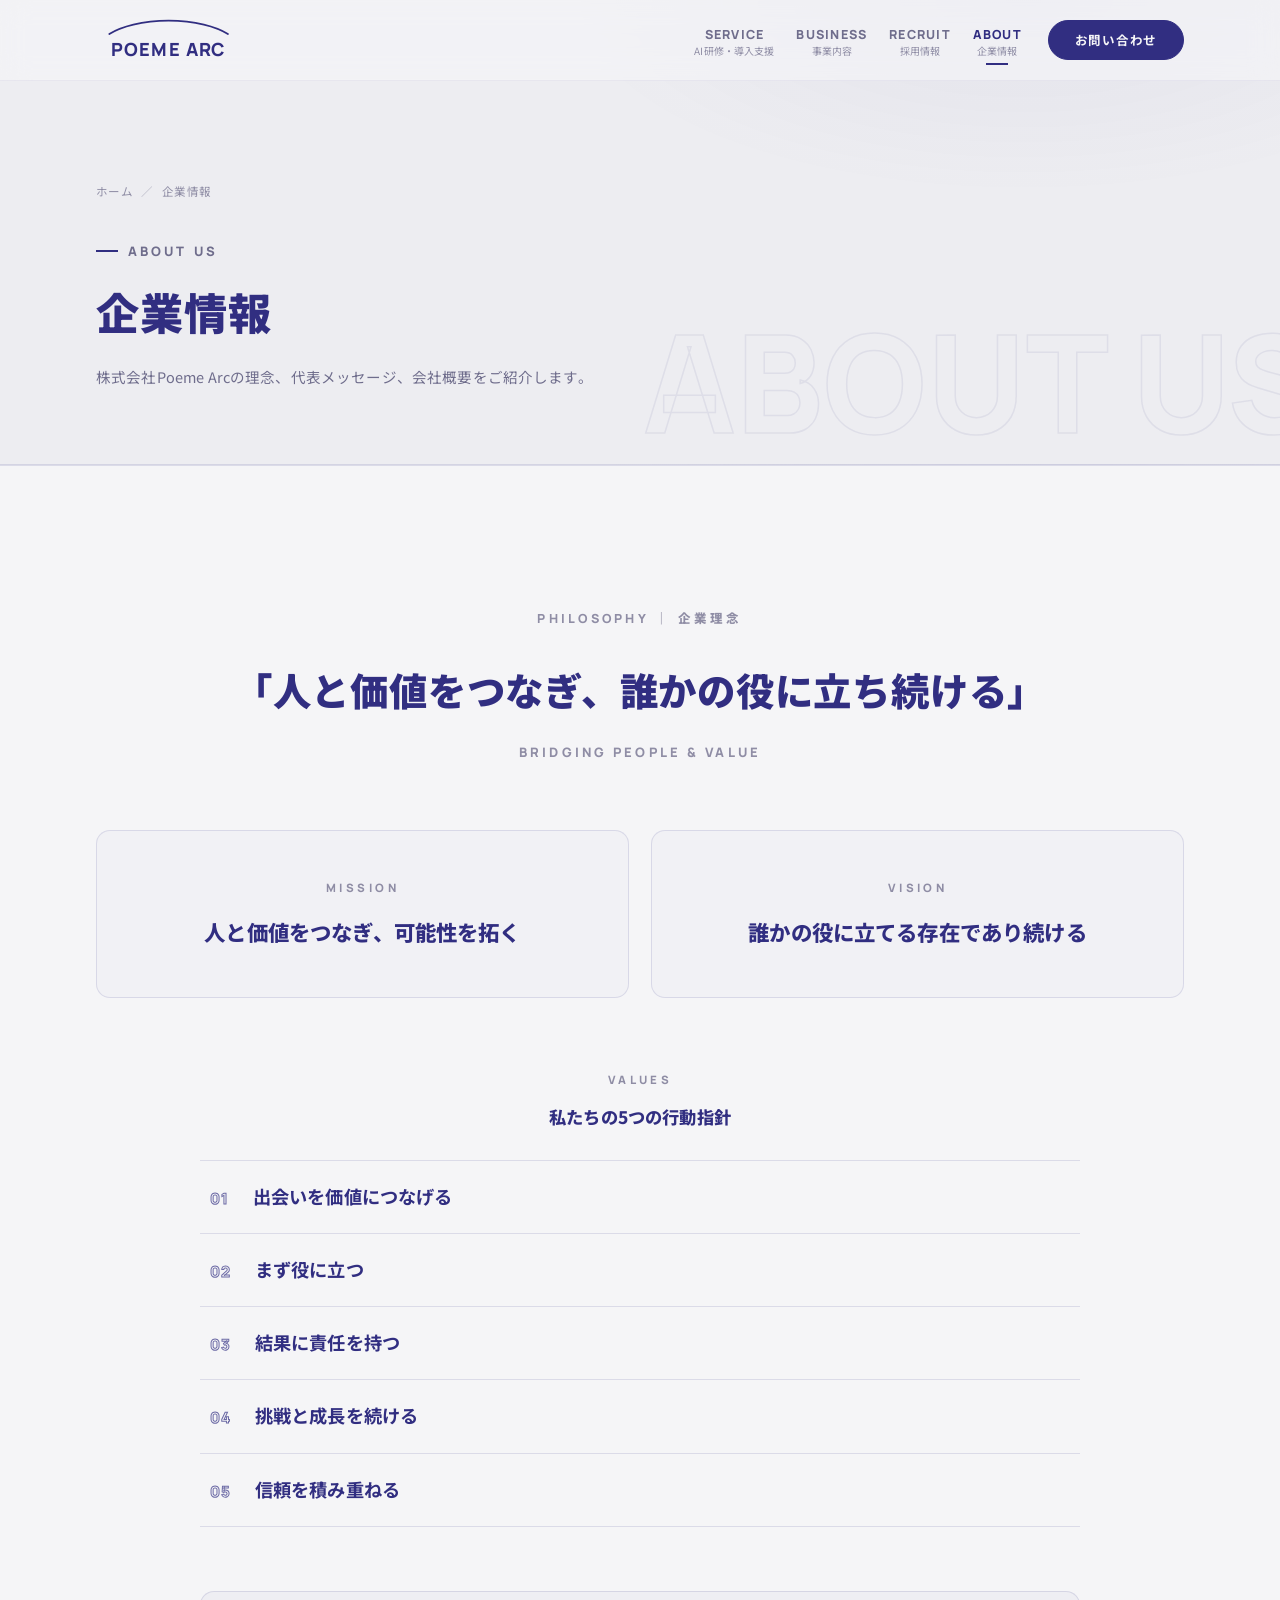
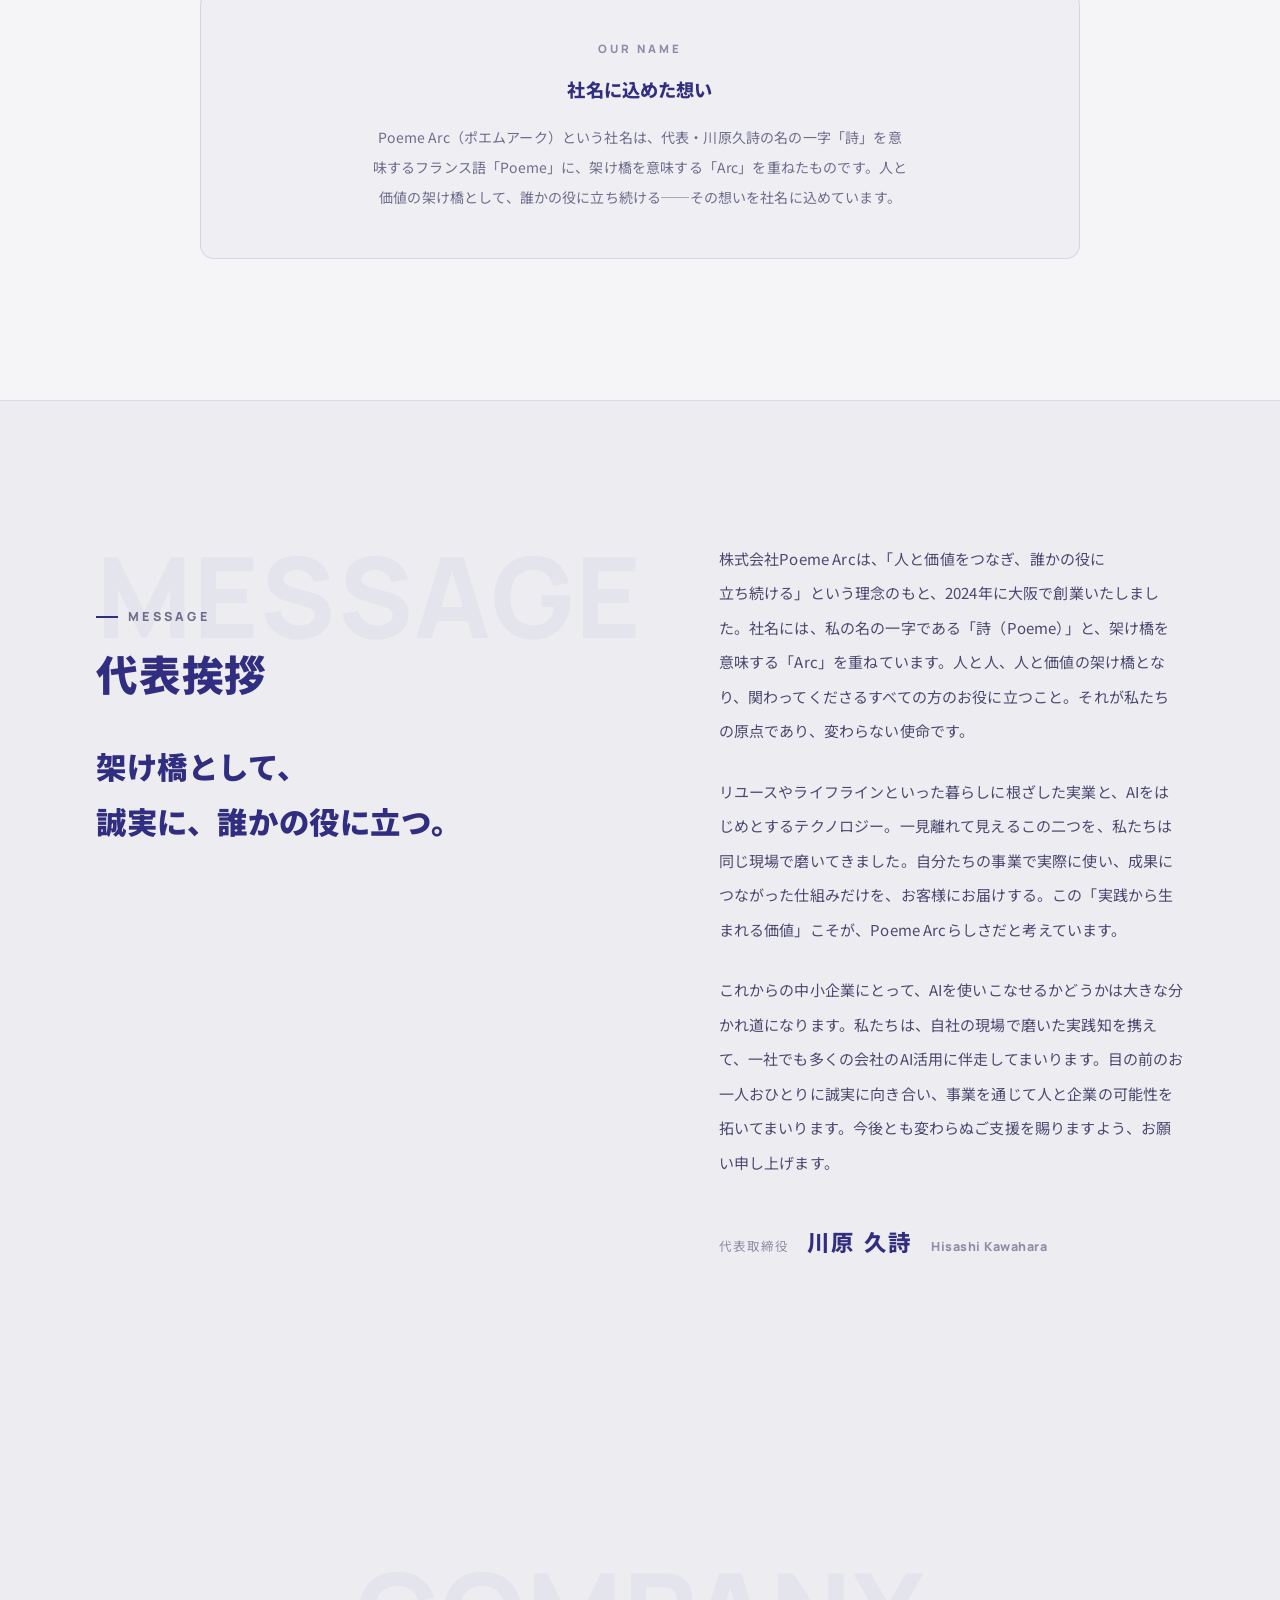
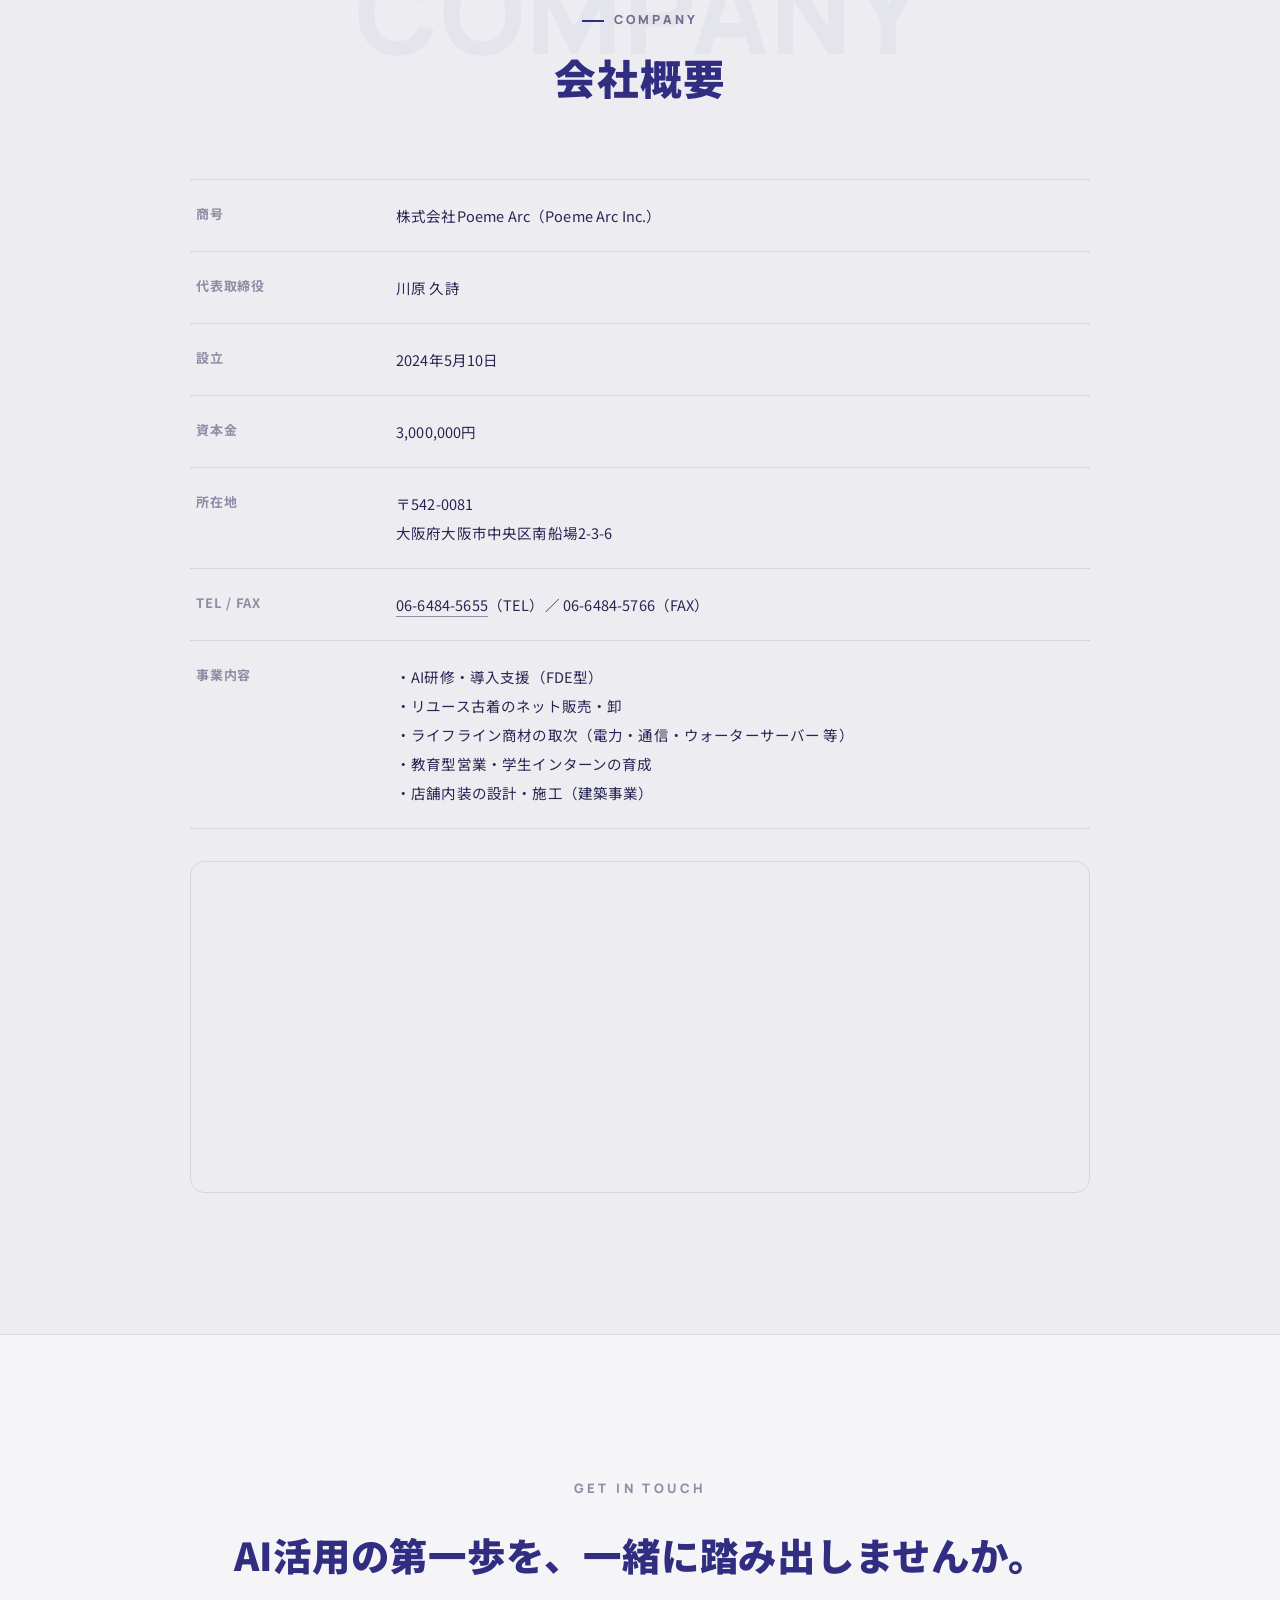
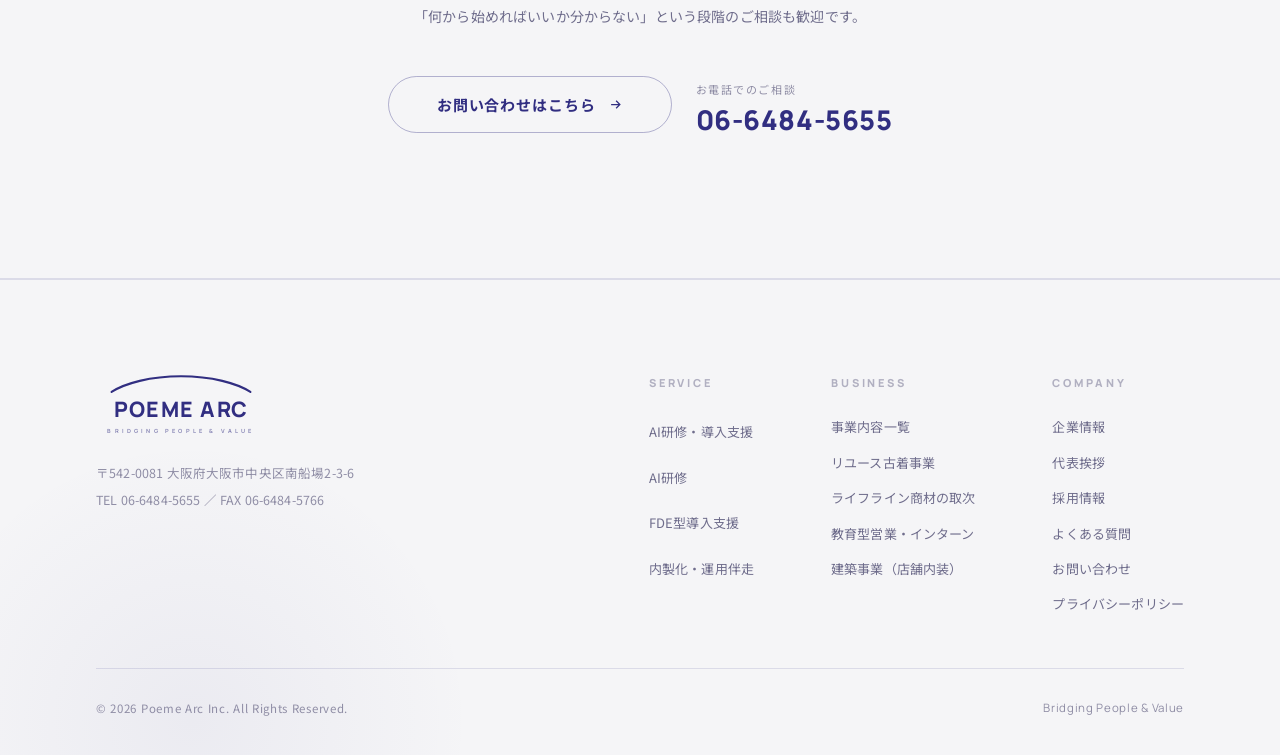
==== commit 0b01a611: "Revert "feat: 建築事業（店舗内装）をサイトから削除" 建築事業（店舗内装）をサイトに戻した。5df0553 の打ち消し。  ・business-construction.html を復活" ====
--- a/about.html
+++ b/about.html
@@ -37,7 +37,7 @@
     "alternateName": "Poeme Arc Inc.",
     "url": "https://poeme-arc.com/",
     "slogan": "Bridging People & Value",
-    "description": "AI研修・FDE型導入支援を主軸に、リユース古着・ライフライン・教育型営業の4つの事業領域を多角的に展開する大阪の成長企業。",
+    "description": "AI研修・FDE型導入支援を主軸に、リユース古着・ライフライン・教育型営業・店舗内装建築の5つの事業領域を多角的に展開する大阪の成長企業。",
     "foundingDate": "2024-05-10",
     "founder": { "@type": "Person", "name": "川原久詩" },
     "telephone": "+81-6-6484-5655",
@@ -83,6 +83,7 @@
     <a href="business-reuse.html" class="m-link" data-menu-close><span class="en">—</span>リユース古着事業</a>
     <a href="business-lifeline.html" class="m-link" data-menu-close><span class="en">—</span>ライフライン商材の取次</a>
     <a href="business-education.html" class="m-link" data-menu-close><span class="en">—</span>教育型営業・インターン</a>
+    <a href="business-construction.html" class="m-link" data-menu-close><span class="en">—</span>建築事業（店舗内装）</a>
     <a href="recruit.html" class="m-link" data-menu-close><span class="en">04</span>採用情報</a>
     <a href="about.html" class="m-link" data-menu-close><span class="en">05</span>企業情報</a>
     <a href="faq.html" class="m-link" data-menu-close><span class="en">06</span>よくある質問</a>
@@ -187,7 +188,7 @@
             <dl><dt>資本金</dt><dd>3,000,000円</dd></dl>
             <dl><dt>所在地</dt><dd>〒542-0081<br>大阪府大阪市中央区南船場2-3-6</dd></dl>
             <dl><dt>TEL / FAX</dt><dd><a href="tel:0664845655">06-6484-5655</a>（TEL）／ 06-6484-5766（FAX）</dd></dl>
-            <dl><dt>事業内容</dt><dd>・<span class="nowrap">AI研修・導入支援</span>（<span class="nowrap">FDE型</span>）<br>・リユース古着のネット販売・卸<br>・ライフライン商材の取次（電力・通信・ウォーターサーバー 等）<br>・教育型営業・学生インターンの育成</dd></dl>
+            <dl><dt>事業内容</dt><dd>・<span class="nowrap">AI研修・導入支援</span>（<span class="nowrap">FDE型</span>）<br>・リユース古着のネット販売・卸<br>・ライフライン商材の取次（電力・通信・ウォーターサーバー 等）<br>・教育型営業・学生インターンの育成<br>・店舗内装の設計・施工（建築事業）</dd></dl>
           </div>
           <div class="map">
             <iframe src="https://www.google.com/maps?q=%E5%A4%A7%E9%98%AA%E5%BA%9C%E5%A4%A7%E9%98%AA%E5%B8%82%E4%B8%AD%E5%A4%AE%E5%8C%BA%E5%8D%97%E8%88%B9%E5%A0%B42-3-6&output=embed" title="株式会社Poeme Arc 所在地の地図" loading="lazy" referrerpolicy="no-referrer-when-downgrade"></iframe>
@@ -237,6 +238,7 @@
             <a href="business-reuse.html">リユース古着事業</a>
             <a href="business-lifeline.html">ライフライン商材の取次</a>
             <a href="business-education.html">教育型営業・インターン</a>
+            <a href="business-construction.html">建築事業（店舗内装）</a>
           </div>
           <div class="footer__col">
             <h4>Company</h4>
--- a/css/style.css
+++ b/css/style.css
@@ -435,7 +435,7 @@
 .strength p { margin-top: 16px; color: var(--gray-600); font-size: 14px; line-height: 2.1; }
 
 /* ---------- Field cards ---------- */
-.fields { display: grid; grid-template-columns: repeat(3, 1fr); gap: 22px; }
+.fields { display: grid; grid-template-columns: repeat(2, 1fr); gap: 22px; }
 .field-card {
   position: relative;
   display: flex; flex-direction: column;
